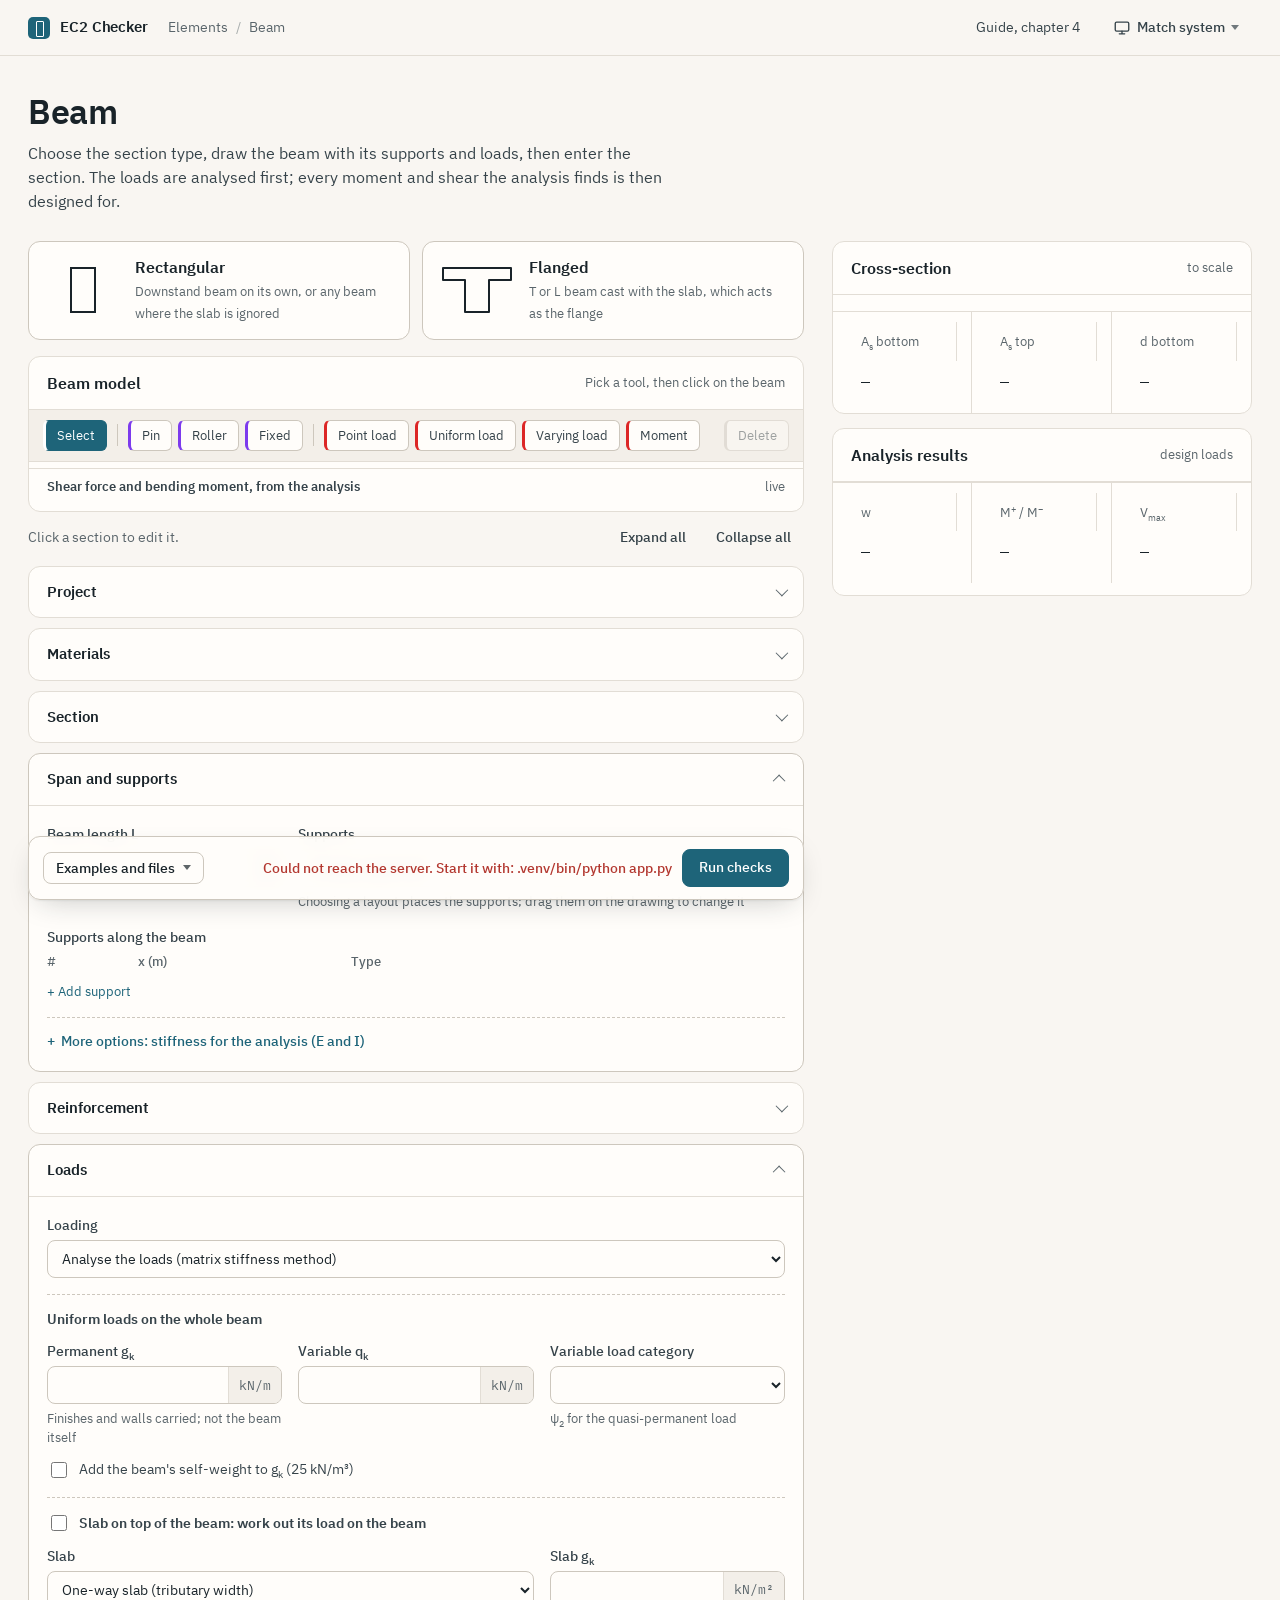
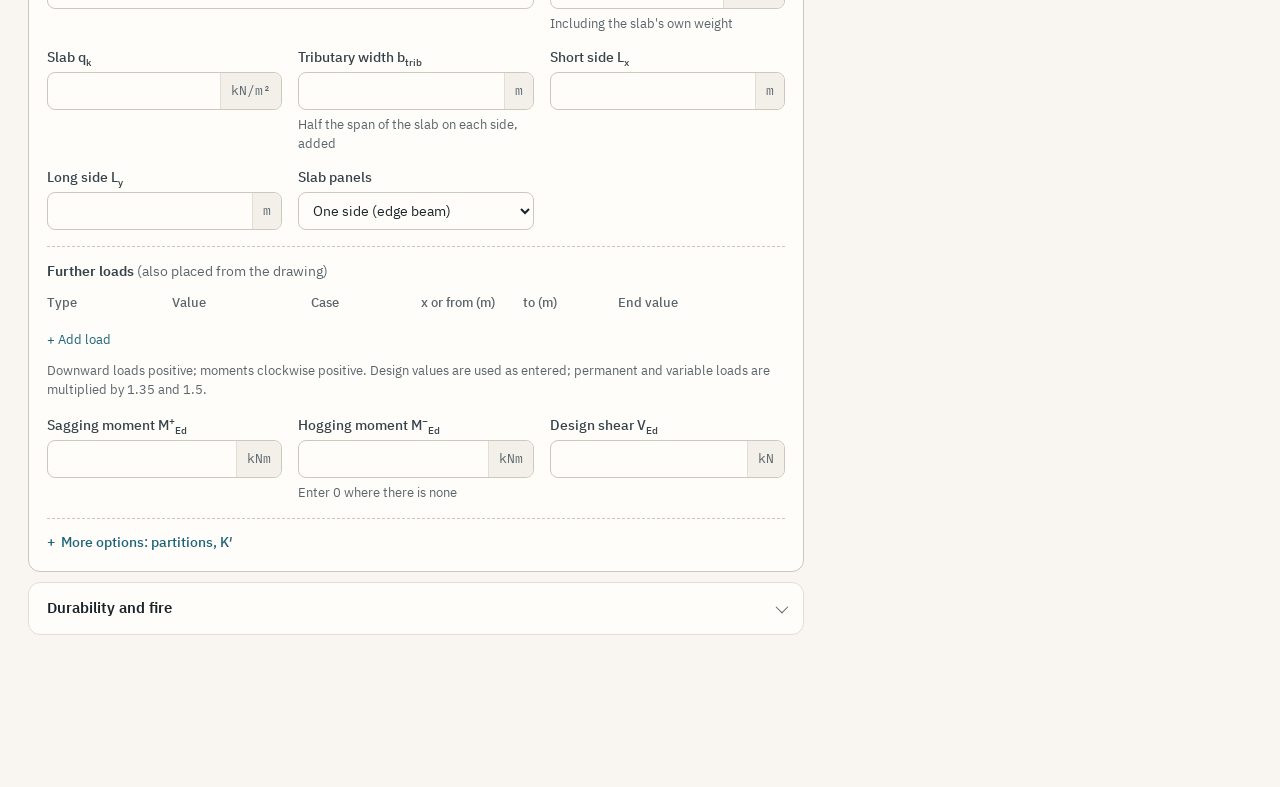
==== static/beam.html @ 2bd11d37 "Keep only client example and failing example in files menu" ====
<!doctype html>
<html lang="en">
<head>
  <meta charset="utf-8">
  <meta name="viewport" content="width=device-width, initial-scale=1">
  <title>Beam · EC2 Checker</title>
  <script>(function(){var p="system";try{p=localStorage.getItem("ec2.theme")||"system"}catch(e){}var d=p==="dark"||(p!=="light"&&window.matchMedia&&matchMedia("(prefers-color-scheme: dark)").matches);document.documentElement.dataset.theme=d?"dark":"light"})();</script>
  <link rel="icon" href="data:image/svg+xml,%3Csvg xmlns='http://www.w3.org/2000/svg' viewBox='0 0 32 32'%3E%3Crect width='32' height='32' rx='7' fill='%231e6479'/%3E%3Crect x='12' y='6' width='8' height='20' fill='none' stroke='%23fff' stroke-width='2'/%3E%3C/svg%3E">
  <link rel="stylesheet" href="/static/css/base.css">
  <link rel="stylesheet" href="/static/css/form.css">
</head>
<body>
  <header class="topbar">
    <a class="brand" href="/"><span class="brand-mark" aria-hidden="true"></span><span class="brand-name">EC2 Checker</span></a>
    <nav class="crumbs" aria-label="Breadcrumb"><a href="/">Elements</a><span class="sep">/</span><span>Beam</span></nav>
    <span class="spacer"></span>
    <a class="link" href="/reference/guide.pdf#page=29" target="_blank" rel="noopener">Guide, chapter 4</a>
    <span id="theme-slot"></span>
  </header>

  <main class="page wide">
    <div class="page-head">
      <h1>Beam</h1>
      <p class="lede">Choose the section type, draw the beam with its supports and loads, then enter the section.
        The loads are analysed first; every moment and shear the analysis finds is then designed for.</p>
    </div>

    <form id="beam-form" class="form-layout" novalidate autocomplete="off">
      <div class="form-main">
        <fieldset class="type-choice" aria-label="Section type">
          <label class="type-card">
            <input type="radio" name="section.shape" value="rectangular">
            <svg viewBox="0 0 76 56" aria-hidden="true"><rect x="26" y="6" width="24" height="44" fill="none" stroke="currentColor" stroke-width="2"/></svg>
            <span><span class="tt">Rectangular</span><br><span class="td">Downstand beam on its own, or any beam where the slab is ignored</span></span>
          </label>
          <label class="type-card">
            <input type="radio" name="section.shape" value="flanged">
            <svg viewBox="0 0 76 56" aria-hidden="true"><path d="M4 6h68v12H50v32H26V18H4z" fill="none" stroke="currentColor" stroke-width="2" stroke-linejoin="round"/></svg>
            <span><span class="tt">Flanged</span><br><span class="td">T or L beam cast with the slab, which acts as the flange</span></span>
          </label>
        </fieldset>

        <section class="panel model-panel" aria-label="Beam model">
          <div class="panel-head"><h3>Beam model</h3><span class="hint" id="canvas-hint">Pick a tool, then click on the beam</span></div>
          <div class="canvas-tools" role="toolbar" aria-label="Drawing tools">
            <button type="button" data-tool="select" aria-pressed="true" title="Select and drag">Select</button>
            <span class="sep" aria-hidden="true"></span>
            <button type="button" data-tool="pin" title="Pinned support">Pin</button>
            <button type="button" data-tool="roller" title="Roller support">Roller</button>
            <button type="button" data-tool="fixed" title="Fixed support">Fixed</button>
            <span class="sep" aria-hidden="true"></span>
            <button type="button" data-tool="point" title="Point load">Point load</button>
            <button type="button" data-tool="udl" title="Uniform load over part of the beam">Uniform load</button>
            <button type="button" data-tool="linear" title="Linearly varying load">Varying load</button>
            <button type="button" data-tool="moment" title="Applied moment">Moment</button>
            <span class="spacer"></span>
            <button type="button" id="canvas-delete" disabled title="Delete the selected item (Delete key)">Delete</button>
          </div>
          <div class="canvas-host" id="beam-canvas" tabindex="0" aria-label="Beam drawing: supports and loads"></div>
          <div class="live-head"><span>Shear force and bending moment, from the analysis</span><span class="hint" id="analysis-hint">live</span></div>
          <div class="live-diagrams" id="preview-analysis"></div>
        </section>

        <div class="form-tools">
          <span>Click a section to edit it.</span>
          <span class="spacer"></span>
          <button type="button" class="btn quiet small" id="expand-all">Expand all</button>
          <button type="button" class="btn quiet small" id="collapse-all">Collapse all</button>
        </div>

        <details class="section" data-section="project">
          <summary><span class="s-title">Project</span><span class="s-sum" data-sum="project"></span><span class="chev" aria-hidden="true"></span></summary>
          <div class="s-body">
            <div class="fields">
              <div class="field"><label for="p-name">Project</label>
                <div class="control"><input id="p-name" name="project.name" type="text" maxlength="120" placeholder="Campus block A"></div></div>
              <div class="field"><label for="p-ref">Element reference</label>
                <div class="control"><input id="p-ref" name="project.ref" type="text" maxlength="40" placeholder="B1 first floor"></div></div>
              <div class="field"><label for="p-eng">Engineer</label>
                <div class="control"><input id="p-eng" name="project.engineer" type="text" maxlength="80"></div></div>
              <div class="field"><label for="p-date">Date</label>
                <div class="control"><input id="p-date" name="project.date" type="date"></div></div>
            </div>
          </div>
        </details>

        <details class="section" data-section="materials">
          <summary><span class="s-title">Materials</span><span class="s-sum" data-sum="materials"></span><span class="chev" aria-hidden="true"></span></summary>
          <div class="s-body">
            <div class="fields">
              <div class="field"><label for="m-concrete">Concrete class</label>
                <div class="control"><select id="m-concrete" name="materials.concrete" data-options="concrete"></select></div>
                <span class="help" id="concrete-help"></span></div>
              <div class="field"><label for="m-fyk">Rebar yield strength f<sub>yk</sub></label>
                <div class="control"><input id="m-fyk" name="materials.fyk" type="number" step="10" min="200" max="700" required><span class="unit">MPa</span></div>
                <span class="help">B500 is 500 MPa. Eurocode 2 covers 400–600.</span></div>
              <div class="field"><label for="m-duct">Ductility class</label>
                <div class="control"><select id="m-duct" name="materials.ductility">
                  <option value="A">A (normal)</option><option value="B">B (high)</option><option value="C">C (very high)</option></select></div></div>
              <div class="field"><label for="m-dg">Largest aggregate d<sub>g</sub></label>
                <div class="control"><input id="m-dg" name="materials.dg" type="number" step="1" min="5" max="63" required><span class="unit">mm</span></div></div>
            </div>
            <details class="more">
              <summary><span>More options: National Annex factors</span></summary>
              <div class="fields">
                <div class="field"><label for="m-gc">γ<sub>c</sub> concrete</label>
                  <div class="control"><input id="m-gc" name="materials.gamma_c" type="number" step="0.05" min="1" max="2"></div></div>
                <div class="field"><label for="m-gs">γ<sub>s</sub> reinforcement</label>
                  <div class="control"><input id="m-gs" name="materials.gamma_s" type="number" step="0.05" min="1" max="1.5"></div></div>
                <div class="field"><label for="m-acc">α<sub>cc</sub></label>
                  <div class="control"><input id="m-acc" name="materials.alpha_cc" type="number" step="0.05" min="0.8" max="1"></div>
                  <span class="help">UK values: 1.5, 1.15, 0.85</span></div>
              </div>
            </details>
          </div>
        </details>

        <details class="section" data-section="geometry">
          <summary><span class="s-title">Section</span><span class="s-sum" data-sum="geometry"></span><span class="chev" aria-hidden="true"></span></summary>
          <div class="s-body">
            <div class="fields">
              <div class="field"><label for="g-b" id="g-b-label">Width b</label>
                <div class="control"><input id="g-b" name="section.b" type="number" step="5" min="100" max="2000" required><span class="unit">mm</span></div></div>
              <div class="field"><label for="g-h">Overall depth h</label>
                <div class="control"><input id="g-h" name="section.h" type="number" step="5" min="150" max="3000" required><span class="unit">mm</span></div></div>
              <div class="field flanged-only"><label for="g-flange">Flange</label>
                <div class="control"><select id="g-flange" name="section.flange">
                  <option value="T">T beam: slab on both sides</option><option value="L">L beam: slab on one side (edge beam)</option></select></div></div>
              <div class="field flanged-only"><label for="g-hf">Flange (slab) thickness h<sub>f</sub></label>
                <div class="control"><input id="g-hf" name="section.hf" type="number" step="5" min="50" max="1000"><span class="unit">mm</span></div></div>
              <div class="field flanged-only"><label for="g-beffm">Effective flange width</label>
                <div class="control"><select id="g-beffm" name="section.beff_method">
                  <option value="calculate">From the beam spacing</option><option value="enter">Enter beff</option></select></div></div>
              <div class="field flanged-only beff-enter"><label for="g-beff">b<sub>eff</sub></label>
                <div class="control"><input id="g-beff" name="section.beff" type="number" step="10" min="100" max="20000"><span class="unit">mm</span></div></div>
              <div class="field flanged-only beff-calc"><label for="g-b1">b<sub>1</sub>, half the gap to the next web</label>
                <div class="control"><input id="g-b1" name="section.b1" type="number" step="10" min="0" max="20000"><span class="unit">mm</span></div></div>
              <div class="field flanged-only beff-calc t-only"><label for="g-b2">b<sub>2</sub>, other side</label>
                <div class="control"><input id="g-b2" name="section.b2" type="number" step="10" min="0" max="20000"><span class="unit">mm</span></div></div>
            </div>
          </div>
        </details>

        <details class="section" data-section="span" open>
          <summary><span class="s-title">Span and supports</span><span class="s-sum" data-sum="span"></span><span class="chev" aria-hidden="true"></span></summary>
          <div class="s-body">
            <div class="fields">
              <div class="field"><label for="g-l">Beam length L</label>
                <div class="control"><input id="g-l" name="span.l" type="number" step="0.1" min="0.5" max="60" required><span class="unit">m</span></div></div>
              <div class="field" style="grid-column: span 2"><label for="g-preset">Supports</label>
                <div class="control"><select id="g-preset" name="span.preset">
                  <option value="simple">Simply supported</option>
                  <option value="cantilever">Cantilever, fixed at the left</option>
                  <option value="propped">Propped cantilever (fixed and roller)</option>
                  <option value="fixed">Fixed at both ends</option>
                  <option value="two">Two equal spans</option>
                  <option value="three">Three equal spans</option>
                  <option value="custom">As drawn (custom)</option></select></div>
                <span class="help">Choosing a layout places the supports; drag them on the drawing to change it</span></div>
            </div>
            <div class="field"><span class="label">Supports along the beam</span>
              <span data-path="span.supports" hidden></span>
              <table class="grid-table" id="supports-table">
                <thead><tr><th>#</th><th>x (m)</th><th>Type</th><th></th></tr></thead>
                <tbody></tbody>
              </table>
              <button type="button" class="inline-link" id="add-support">+ Add support</button></div>
            <details class="more" id="stiffness-more">
              <summary><span>More options: stiffness for the analysis (E and I)</span></summary>
              <div class="fields">
                <div class="field"><label for="s-em">Elastic modulus</label>
                  <div class="control"><select id="s-em" name="stiffness.E_method">
                    <option value="concrete">Ecm of the concrete class</option><option value="enter">Enter E</option></select></div>
                  <span class="help" id="e-help"></span></div>
                <div class="field e-enter"><label for="s-e">E</label>
                  <div class="control"><input id="s-e" name="stiffness.E" type="number" step="1" min="1" max="300"><span class="unit">GPa</span></div></div>
                <div class="field"><label for="s-im">Second moment of area</label>
                  <div class="control"><select id="s-im" name="stiffness.I_method">
                    <option value="section">Gross section, uniform</option><option value="enter">Enter I along the beam</option></select></div>
                  <span class="help" id="i-help"></span></div>
              </div>
              <div class="field i-enter"><span class="label">I along the beam</span>
                <span data-path="stiffness.segments" hidden></span>
                <table class="grid-table" id="segments-table">
                  <thead><tr><th>From x (m)</th><th>To x (m)</th><th>I (×10⁶ mm⁴)</th><th></th></tr></thead>
                  <tbody></tbody>
                </table>
                <button type="button" class="inline-link" id="add-segment">+ Add part</button></div>
            </details>
          </div>
        </details>

        <details class="section" data-section="reinforcement">
          <summary><span class="s-title">Reinforcement</span><span class="s-sum" data-sum="reinforcement"></span><span class="chev" aria-hidden="true"></span></summary>
          <div class="s-body">
            <div class="fields">
              <div class="field"><label for="r-bn">Bottom bars</label>
                <div class="control"><input id="r-bn" name="reinforcement.bottom_n" type="number" step="1" min="2" max="20" required aria-label="Number of bottom bars">
                  <select name="reinforcement.bottom_dia" data-options="bars" aria-label="Bottom bar size"></select></div>
                <span class="help">Tension steel for sagging</span></div>
              <div class="field"><label for="r-tn">Top bars</label>
                <div class="control"><input id="r-tn" name="reinforcement.top_n" type="number" step="1" min="2" max="20" required aria-label="Number of top bars">
                  <select name="reinforcement.top_dia" data-options="bars" aria-label="Top bar size"></select></div>
                <span class="help">Tension steel for hogging</span></div>
              <div class="field"><label for="r-link">Links</label>
                <div class="control"><select id="r-link" name="reinforcement.link_dia" data-options="links"></select>
                  <select name="reinforcement.legs" aria-label="Number of legs">
                    <option value="2">2 legs</option><option value="3">3 legs</option><option value="4">4 legs</option>
                    <option value="5">5 legs</option><option value="6">6 legs</option></select></div>
                <span class="help">Spacing is calculated from the shear</span></div>
              <div class="field"><label for="r-cover">Nominal cover c<sub>nom</sub></label>
                <div class="control"><input id="r-cover" name="reinforcement.cover" type="number" step="5" min="0" max="150" required><span class="unit">mm</span></div>
                <span class="help">To the links</span></div>
            </div>
            <details class="more">
              <summary><span>More options: layers, Δc<sub>dev</sub></span></summary>
              <div class="fields">
                <div class="field"><label for="r-bl">Bottom bars in</label>
                  <div class="control"><select id="r-bl" name="reinforcement.bottom_layers">
                    <option value="1">One layer</option><option value="2">Two layers</option></select></div></div>
                <div class="field"><label for="r-tl">Top bars in</label>
                  <div class="control"><select id="r-tl" name="reinforcement.top_layers">
                    <option value="1">One layer</option><option value="2">Two layers</option></select></div></div>
                <div class="field"><label for="r-dc">Allowance Δc<sub>dev</sub></label>
                  <div class="control"><select id="r-dc" name="reinforcement.delta_c_dev">
                    <option value="10">10 mm (normal)</option><option value="5">5 mm (with QA)</option><option value="0">0 mm (precast QA)</option></select></div></div>
              </div>
            </details>
          </div>
        </details>

        <details class="section" data-section="actions" open>
          <summary><span class="s-title">Loads</span><span class="s-sum" data-sum="actions"></span><span class="chev" aria-hidden="true"></span></summary>
          <div class="s-body">
            <div class="fields">
              <div class="field" style="grid-column: 1 / -1"><label for="a-mode">Loading</label>
                <div class="control"><select id="a-mode" name="actions.mode">
                  <option value="analysis">Analyse the loads (matrix stiffness method)</option>
                  <option value="direct">MEd and VEd from my own analysis</option></select></div></div>
            </div>

            <div class="analysis-only s-group">
              <div class="group-title">Uniform loads on the whole beam</div>
              <div class="fields">
                <div class="field"><label for="a-gk">Permanent g<sub>k</sub></label>
                  <div class="control"><input id="a-gk" name="actions.gk" type="number" step="0.5" min="0" max="10000"><span class="unit">kN/m</span></div>
                  <span class="help">Finishes and walls carried; not the beam itself</span></div>
                <div class="field"><label for="a-qk">Variable q<sub>k</sub></label>
                  <div class="control"><input id="a-qk" name="actions.qk" type="number" step="0.5" min="0" max="10000"><span class="unit">kN/m</span></div></div>
                <div class="field"><label for="a-cat">Variable load category</label>
                  <div class="control"><select id="a-cat" name="actions.category" data-options="psi"></select></div>
                  <span class="help">ψ<sub>2</sub> for the quasi-permanent load</span></div>
              </div>
              <label class="check"><input type="checkbox" name="actions.self_weight"> <span>Add the beam's self-weight to g<sub>k</sub> (25 kN/m³)</span></label>
            </div>

            <div class="analysis-only s-group">
              <label class="check group-title"><input type="checkbox" name="actions.slab.on" id="a-slab"> <span>Slab on top of the beam: work out its load on the beam</span></label>
              <div class="slab-only">
                <div class="fields">
                  <div class="field" style="grid-column: span 2"><label for="sl-type">Slab</label>
                    <div class="control"><select id="sl-type" name="actions.slab.type">
                      <option value="one_way">One-way slab (tributary width)</option>
                      <option value="two_way_long">Two-way slab, beam along the long side Ly</option>
                      <option value="two_way_short">Two-way slab, beam along the short side Lx</option></select></div></div>
                  <div class="field"><label for="sl-gk">Slab g<sub>k</sub></label>
                    <div class="control"><input id="sl-gk" name="actions.slab.gk" type="number" step="0.25" min="0" max="100"><span class="unit">kN/m²</span></div>
                    <span class="help">Including the slab's own weight</span></div>
                  <div class="field"><label for="sl-qk">Slab q<sub>k</sub></label>
                    <div class="control"><input id="sl-qk" name="actions.slab.qk" type="number" step="0.25" min="0" max="100"><span class="unit">kN/m²</span></div></div>
                  <div class="field one-way"><label for="sl-trib">Tributary width b<sub>trib</sub></label>
                    <div class="control"><input id="sl-trib" name="actions.slab.trib" type="number" step="0.1" min="0.1" max="50"><span class="unit">m</span></div>
                    <span class="help">Half the span of the slab on each side, added</span></div>
                  <div class="field two-way"><label for="sl-lx">Short side L<sub>x</sub></label>
                    <div class="control"><input id="sl-lx" name="actions.slab.lx" type="number" step="0.1" min="0.5" max="50"><span class="unit">m</span></div></div>
                  <div class="field two-way"><label for="sl-ly">Long side L<sub>y</sub></label>
                    <div class="control"><input id="sl-ly" name="actions.slab.ly" type="number" step="0.1" min="0.5" max="50"><span class="unit">m</span></div></div>
                  <div class="field two-way"><label for="sl-sides">Slab panels</label>
                    <div class="control"><select id="sl-sides" name="actions.slab.sides">
                      <option value="1">One side (edge beam)</option><option value="2">Both sides (internal beam)</option></select></div></div>
                </div>
                <p class="formula" id="slab-formula"></p>
              </div>
            </div>

            <div class="analysis-only s-group">
              <div class="group-title">Further loads <span class="muted">(also placed from the drawing)</span></div>
              <span data-path="actions.loads" hidden></span>
              <div class="table-scroll">
                <table class="grid-table" id="loads-table">
                  <thead><tr><th>Type</th><th>Value</th><th>Case</th><th>x or from (m)</th><th>to (m)</th><th>End value</th><th></th></tr></thead>
                  <tbody></tbody>
                </table>
              </div>
              <button type="button" class="inline-link" id="add-load">+ Add load</button>
              <p class="help-line">Downward loads positive; moments clockwise positive. Design values are used as entered; permanent and variable loads are multiplied by 1.35 and 1.5.</p>
            </div>

            <div class="fields direct-only">
              <div class="field"><label for="a-ms">Sagging moment M<sup>+</sup><sub>Ed</sub></label>
                <div class="control"><input id="a-ms" name="actions.M_sag" type="number" step="1" min="0" max="1000000"><span class="unit">kNm</span></div></div>
              <div class="field"><label for="a-mh">Hogging moment M<sup>−</sup><sub>Ed</sub></label>
                <div class="control"><input id="a-mh" name="actions.M_hog" type="number" step="1" min="0" max="1000000"><span class="unit">kNm</span></div>
                <span class="help">Enter 0 where there is none</span></div>
              <div class="field"><label for="a-ved">Design shear V<sub>Ed</sub></label>
                <div class="control"><input id="a-ved" name="actions.VEd" type="number" step="1" min="0" max="1000000"><span class="unit">kN</span></div></div>
            </div>

            <details class="more">
              <summary><span>More options: partitions, K′</span></summary>
              <label class="check"><input type="checkbox" name="actions.partitions"> <span>The beam carries brittle partitions (spans over 7 m reduce l/d)</span></label>
              <label class="check"><input type="checkbox" name="actions.kprime_limit"> <span>Limit K′ to 0.168 to keep the section ductile (UK practice)</span></label>
            </details>
          </div>
        </details>

        <details class="section" data-section="durability">
          <summary><span class="s-title">Durability and fire</span><span class="s-sum" data-sum="durability"></span><span class="chev" aria-hidden="true"></span></summary>
          <div class="s-body">
            <div class="fields">
              <div class="field" style="grid-column: span 2"><label for="d-exp">Exposure</label>
                <div class="control"><select id="d-exp" name="durability.exposure" data-options="exposure"></select></div>
                <span class="help" id="exposure-help"></span></div>
              <div class="field"><label for="d-cem">Cement type</label>
                <div class="control"><select id="d-cem" name="durability.cement_group"></select></div></div>
              <div class="field"><label for="d-fire">Fire resistance</label>
                <div class="control"><select id="d-fire" name="durability.fire_period" data-options="fire"></select></div>
                <span class="help">Beam exposed to fire on three sides</span></div>
            </div>
          </div>
        </details>

        <div class="form-bar">
          <button type="button" class="btn small" id="files-button" popovertarget="files-menu">Examples and files <span class="caret"></span></button>
          <span class="spacer"></span>
          <span class="form-message" id="form-message" role="alert"></span>
          <button type="submit" class="btn primary">Run checks</button>
        </div>
      </div>

      <aside class="preview" aria-label="Live drawings">
        <section class="panel">
          <div class="panel-head"><h3>Cross-section</h3><span class="hint">to scale</span></div>
          <div class="panel-body" id="preview-section"></div>
          <div class="stats">
            <div><div class="k">A<sub>s</sub> bottom</div><div class="v" id="st-asb">—</div></div>
            <div><div class="k">A<sub>s</sub> top</div><div class="v" id="st-ast">—</div></div>
            <div><div class="k">d bottom</div><div class="v" id="st-d">—</div></div>
          </div>
        </section>
        <section class="panel">
          <div class="panel-head"><h3>Analysis results</h3><span class="hint">design loads</span></div>
          <div class="stats" id="analysis-stats">
            <div><div class="k">w</div><div class="v" id="st-w">—</div></div>
            <div><div class="k">M<sup>+</sup> / M<sup>−</sup></div><div class="v" id="st-m">—</div></div>
            <div><div class="k">V<sub>max</sub></div><div class="v" id="st-v">—</div></div>
          </div>
          <div class="reactions" id="analysis-reactions"></div>
        </section>
      </aside>
    </form>
  </main>

  <div id="files-menu" class="menu" popover role="menu">
    <button type="button" role="menuitem" data-example="analysis">Client's example (correct)<span class="sub">20 m beam, fixed and two rollers. All checks pass</span></button>
    <button type="button" role="menuitem" data-example="wrong">Client's example with mistakes<span class="sub">Same loads, 300 × 500 section. 6 checks fail</span></button>
    <hr>
    <button type="button" role="menuitem" id="import">Open inputs file (JSON)…</button>
    <button type="button" role="menuitem" id="reset">Reset to the client's example</button>
  </div>
  <input type="file" id="import-file" accept="application/json,.json" hidden>

  <script type="module" src="/static/js/beam-form.js"></script>
</body>
</html>
---- static/css/base.css ----
/* EC2 Checker: Stone & Petrol theme. Tokens, light/dark modes and shared components. */

@font-face { font-family: "IBM Plex Sans"; src: url("../fonts/plex/IBMPlexSans-Regular.woff2") format("woff2"); font-weight: 400; font-display: swap; }
@font-face { font-family: "IBM Plex Sans"; src: url("../fonts/plex/IBMPlexSans-Medium.woff2") format("woff2"); font-weight: 500; font-display: swap; }
@font-face { font-family: "IBM Plex Sans"; src: url("../fonts/plex/IBMPlexSans-SemiBold.woff2") format("woff2"); font-weight: 600; font-display: swap; }
@font-face { font-family: "IBM Plex Sans"; src: url("../fonts/plex/IBMPlexSans-Bold.woff2") format("woff2"); font-weight: 700; font-display: swap; }
@font-face { font-family: "IBM Plex Mono"; src: url("../fonts/plex/IBMPlexMono-Regular.woff2") format("woff2"); font-weight: 400; font-display: swap; }
@font-face { font-family: "IBM Plex Mono"; src: url("../fonts/plex/IBMPlexMono-Medium.woff2") format("woff2"); font-weight: 500; font-display: swap; }
/* DejaVu covers any symbol Plex lacks (glyph-by-glyph fallback) */
@font-face { font-family: "EC2 Symbols"; src: url("../fonts/DejaVuSans.ttf") format("truetype"); }

:root {
  color-scheme: light;
  --bg: #f9f6f2;
  --surface: #fffdfa;
  --surface-2: #f3efe9;
  --surface-3: #ebe6de;
  --line: #e2ddd5;
  --line-strong: #cdc7bd;
  --text: #192329;
  --text-2: #36434a;
  --muted: #5a656b;
  --accent: #1e6479;
  --accent-hover: #174f60;
  --accent-soft: #e2eef1;
  --on-accent: #ffffff;
  --pass: #2b7440;
  --pass-soft: #e4efe6;
  --fail: #b33830;
  --fail-soft: #f8e5e2;
  --warn: #8f5d0a;
  --warn-soft: #f6ecd9;
  --info: #48658b;
  --info-soft: #e6ecf3;
  --na: #767d82;
  --na-soft: #ece9e4;
  --draw-ink: #192329;
  --draw-muted: #6a747a;
  --draw-accent: #1e6479;
  --draw-rule: #e2ddd5;
  --draw-concrete: #ece6db;
  --draw-grain: #c8bfae;
  --draw-steel: #192329;
  --draw-load: #DC2626;
  --draw-sfd: #2563EB;
  --draw-bmd: #059669;
  --draw-react: #7C3AED;
  --draw-defl: #D97706;
  --draw-node: #EA580C;
  --draw-elem: #0D9488;
  --draw-dof: #4F46E5;
  --shadow-1: 0 1px 2px rgb(25 35 41 / 0.06);
  --shadow-2: 0 1px 2px rgb(25 35 41 / 0.06), 0 10px 30px -12px rgb(25 35 41 / 0.28);
  --ring: 0 0 0 3px rgb(30 100 121 / 0.28);
  --font-ui: "IBM Plex Sans", "EC2 Symbols", system-ui, sans-serif;
  --font-mono: "IBM Plex Mono", "EC2 Symbols", ui-monospace, monospace;
  --radius: 8px;
  --radius-lg: 12px;
}

:root[data-theme="dark"] {
  color-scheme: dark;
  --bg: #141b1e;
  --surface: #1c2427;
  --surface-2: #222b2f;
  --surface-3: #2a3438;
  --line: #2f383c;
  --line-strong: #414b50;
  --text: #eae7e2;
  --text-2: #cdd1d3;
  --muted: #9ea6ab;
  --accent: #70b8c6;
  --accent-hover: #8ccad6;
  --accent-soft: #1e353b;
  --on-accent: #0f1518;
  --pass: #73c385;
  --pass-soft: #1d3324;
  --fail: #ec7c6f;
  --fail-soft: #3b2321;
  --warn: #e3b667;
  --warn-soft: #382e1c;
  --info: #90b1da;
  --info-soft: #223040;
  --na: #8d969b;
  --na-soft: #283034;
  --draw-ink: #e2dfda;
  --draw-muted: #98a1a6;
  --draw-accent: #70b8c6;
  --draw-rule: #333c40;
  --draw-concrete: #2b3337;
  --draw-grain: #4a5457;
  --draw-steel: #eae7e2;
  --draw-load: #F87171;
  --draw-sfd: #60A5FA;
  --draw-bmd: #34D399;
  --draw-react: #A78BFA;
  --draw-defl: #FBBF24;
  --draw-node: #FB923C;
  --draw-elem: #2DD4BF;
  --draw-dof: #818CF8;
  --shadow-1: 0 1px 2px rgb(0 0 0 / 0.35);
  --shadow-2: 0 1px 2px rgb(0 0 0 / 0.4), 0 12px 32px -12px rgb(0 0 0 / 0.6);
  --ring: 0 0 0 3px rgb(112 184 198 / 0.35);
}

* { box-sizing: border-box; }
[hidden] { display: none !important; }
html { -webkit-text-size-adjust: 100%; }
body {
  margin: 0;
  font-family: var(--font-ui);
  font-size: 15px;
  line-height: 1.5;
  color: var(--text);
  background: var(--bg);
  -webkit-font-smoothing: antialiased;
}
:root[data-theme="dark"] body { font-weight: 350; }
a { color: var(--accent); text-underline-offset: 2px; }
a:hover { color: var(--accent-hover); }
sub, sup { font-size: 72%; line-height: 0; }
.num, .mono { font-family: var(--font-mono); font-variant-numeric: tabular-nums; }
.muted { color: var(--muted); }
:focus-visible { outline: none; box-shadow: var(--ring); border-radius: 4px; }

/* ------------------------------------------------------------ top bar */
.topbar {
  position: sticky; top: 0; z-index: 30;
  display: flex; align-items: center; gap: 20px;
  height: 56px; padding: 0 28px;
  background: color-mix(in srgb, var(--bg) 88%, transparent);
  backdrop-filter: blur(8px);
  border-bottom: 1px solid var(--line);
}
.brand { display: flex; align-items: center; gap: 10px; color: var(--text); text-decoration: none; font-weight: 600; }
.brand:hover { color: var(--text); }
.brand-mark { width: 22px; height: 22px; border-radius: 5px; background: var(--accent); position: relative; }
.brand-mark::after { content: ""; position: absolute; left: 8px; top: 4px; width: 6px; height: 14px; border: 1.5px solid var(--on-accent); border-radius: 1px; }
.brand-name { font-size: 15px; letter-spacing: -0.1px; }
.crumbs { display: flex; gap: 8px; align-items: center; font-size: 14px; color: var(--muted); }
.crumbs a { color: var(--muted); text-decoration: none; }
.crumbs a:hover { color: var(--text); }
.crumbs .sep { opacity: .5; }
.topbar .spacer { flex: 1; }
.topbar .link { color: var(--text-2); font-size: 14px; text-decoration: none; }
.topbar .link:hover { color: var(--accent); }

.page { max-width: 1180px; margin: 0 auto; padding: 36px 28px 72px; }
.page-head { margin-bottom: 28px; }
.context { color: var(--muted); font-size: 14px; margin: 0 0 6px; }
h1 { font-size: clamp(26px, 3.2vw, 34px); line-height: 1.15; font-weight: 600; letter-spacing: -0.4px; margin: 0 0 10px; }
h2 { font-size: 20px; font-weight: 600; letter-spacing: -0.2px; margin: 40px 0 14px; }
h3 { font-size: 16px; font-weight: 600; margin: 0; }
.lede { color: var(--text-2); max-width: 64ch; margin: 0; font-size: 16px; }

/* ------------------------------------------------------------ panels */
.panel { background: var(--surface); border: 1px solid var(--line); border-radius: var(--radius-lg); }
.panel-head { display: flex; align-items: center; gap: 12px; padding: 14px 18px; border-bottom: 1px solid var(--line); }
.panel-head .hint { margin-left: auto; color: var(--muted); font-size: 13px; }
.panel-body { padding: 18px; }

/* ------------------------------------------------------------ buttons */
.btn {
  display: inline-flex; align-items: center; justify-content: center; gap: 8px;
  height: 38px; padding: 0 16px; border-radius: var(--radius);
  border: 1px solid var(--line-strong); background: var(--surface); color: var(--text);
  font: inherit; font-size: 14px; font-weight: 500; cursor: pointer; text-decoration: none; white-space: nowrap;
}
.btn:hover { border-color: var(--muted); color: var(--text); }
.btn.primary { background: var(--accent); border-color: var(--accent); color: var(--on-accent); }
.btn.primary:hover { background: var(--accent-hover); border-color: var(--accent-hover); }
.btn.quiet { border-color: transparent; background: transparent; color: var(--text-2); }
.btn.quiet:hover { background: var(--surface-2); }
.btn.small { height: 32px; padding: 0 12px; font-size: 13.5px; }
.btn:disabled { opacity: .5; cursor: default; }
.btn .caret { width: 0; height: 0; border-left: 4px solid transparent; border-right: 4px solid transparent; border-top: 5px solid currentColor; opacity: .7; }
.actions { display: flex; flex-wrap: wrap; gap: 10px; align-items: center; }

/* ------------------------------------------------------------ menus and pop-overs */
[popover].menu, [popover].pop {
  margin: 0; inset: auto; position: fixed;
  background: var(--surface); color: var(--text);
  border: 1px solid var(--line-strong); border-radius: var(--radius);
  box-shadow: var(--shadow-2); padding: 6px;
}
[popover].menu { min-width: 220px; }
[popover].pop { width: min(420px, calc(100vw - 24px)); padding: 16px; }
.menu button, .menu a {
  display: flex; width: 100%; align-items: center; gap: 10px; padding: 8px 10px;
  border: 0; border-radius: 6px; background: none; color: var(--text); font: inherit; font-size: 14px;
  text-align: left; text-decoration: none; cursor: pointer;
}
.menu button:hover, .menu a:hover { background: var(--surface-2); color: var(--text); }
.menu button:has(.sub) { flex-wrap: wrap; row-gap: 0; }
.menu .sub { flex-basis: 100%; color: var(--muted); font-size: 12.5px; }
.menu hr { border: 0; border-top: 1px solid var(--line); margin: 6px 4px; }
.menu button[aria-checked="true"]::after { content: "✓"; margin-left: auto; color: var(--accent); }
.theme-button { gap: 6px; }
.theme-button svg { flex: none; }
.pop h4 { margin: 0 0 4px; font-size: 15px; font-weight: 600; }
.pop p { margin: 0 0 12px; color: var(--muted); font-size: 13px; }

/* ------------------------------------------------------------ status */
.status { display: inline-flex; align-items: center; gap: 6px; font-size: 13px; font-weight: 500; white-space: nowrap; }
.status::before { content: ""; width: 8px; height: 8px; border-radius: 50%; background: currentColor; flex: none; }
.status.pass { color: var(--pass); }
.status.fail { color: var(--fail); }
.status.warn { color: var(--warn); }
.status.info { color: var(--info); }
.status.na { color: var(--na); }

.meter { display: flex; align-items: center; gap: 10px; }
.meter .track { position: relative; flex: 1; height: 6px; border-radius: 3px; background: var(--surface-3); overflow: hidden; }
.meter .track span { position: absolute; inset: 0 auto 0 0; border-radius: 3px; background: var(--pass); }
.meter .track span.warn { background: var(--warn); }
.meter .track span.fail { background: var(--fail); }
.meter .val { font-family: var(--font-mono); font-size: 13px; min-width: 40px; text-align: right; }

.notice { margin-top: 36px; color: var(--muted); font-size: 13px; max-width: 72ch; }
.empty { padding: 48px 0; color: var(--muted); }

/* ------------------------------------------------------------ drawings */
svg text { font-family: var(--font-ui); }
svg .num { font-family: var(--font-mono); }
svg .part { transition: stroke .2s, fill .2s; }
svg .part.is-fail { stroke: var(--fail) !important; }
svg .bars.is-fail circle { fill: var(--fail) !important; }
svg .part.is-hl { filter: drop-shadow(0 0 4px var(--accent)); }

@media (max-width: 720px) {
  .topbar { padding: 0 16px; gap: 12px; }
  .crumbs, .topbar .link, .theme-label { display: none; }
  .page { padding: 24px 16px 56px; }
}
@media (prefers-reduced-motion: reduce) {
  *, *::before, *::after { animation: none !important; transition: none !important; }
}
@media print {
  .topbar, .no-print { display: none !important; }
  body { background: #fff; }
}

/* figures drawn from the server's figure descriptions */
.fig-spec .fig-text { font-family: var(--font-ui); font-variant-numeric: tabular-nums; }
---- static/css/form.css ----
/* Column input page */

.page.wide { max-width: 1280px; }
.form-layout { display: grid; grid-template-columns: minmax(0, 1fr) 420px; gap: 28px; align-items: start; }
.form-main { display: grid; gap: 10px; min-width: 0; }
.form-tools { display: flex; align-items: center; gap: 4px; margin-bottom: 2px; color: var(--muted); font-size: 13.5px; }
.form-tools .spacer { flex: 1; }

/* collapsible sections */
.section { background: var(--surface); border: 1px solid var(--line); border-radius: var(--radius-lg); }
.section[open] { border-color: var(--line-strong); }
.section > summary {
  display: grid; grid-template-columns: 150px minmax(0, 1fr) auto; gap: 16px; align-items: center;
  padding: 14px 18px; cursor: pointer; list-style: none; border-radius: var(--radius-lg);
}
.section > summary::-webkit-details-marker { display: none; }
.section > summary:hover { background: var(--surface-2); }
.section[open] > summary { border-bottom: 1px solid var(--line); border-radius: var(--radius-lg) var(--radius-lg) 0 0; }
.s-title { font-weight: 600; }
.s-sum { color: var(--muted); font-size: 14px; font-family: var(--font-mono); white-space: nowrap; overflow: hidden; text-overflow: ellipsis; }
.section[open] .s-sum { visibility: hidden; }
.chev { width: 9px; height: 9px; border-right: 1.6px solid var(--muted); border-bottom: 1.6px solid var(--muted); transform: rotate(45deg) translateY(-2px); transition: transform .15s; }
.section[open] .chev { transform: rotate(-135deg) translateY(-2px); }
.section .bad { color: var(--fail); font-family: var(--font-ui); }
.s-body { padding: 18px; display: grid; gap: 16px; }

.fields { display: grid; grid-template-columns: repeat(auto-fill, minmax(190px, 1fr)); gap: 14px 16px; }
.field { display: flex; flex-direction: column; gap: 5px; min-width: 0; }
.field > label, .field > .label { font-size: 13.5px; font-weight: 500; color: var(--text-2); }
.field .help { font-size: 12.5px; color: var(--muted); }
.field .error { font-size: 12.5px; color: var(--fail); font-weight: 500; }
.field .inline-link { align-self: flex-start; border: 0; background: none; padding: 0; color: var(--accent); font: inherit; font-size: 13px; cursor: pointer; }
.field .inline-link:hover { text-decoration: underline; }

.control { display: flex; align-items: stretch; height: 38px; border: 1px solid var(--line-strong); border-radius: var(--radius); background: var(--surface); overflow: hidden; }
.control:focus-within { border-color: var(--accent); box-shadow: var(--ring); }
.control.invalid { border-color: var(--fail); }
.control input, .control select {
  flex: 1; min-width: 0; border: 0; outline: 0; padding: 0 10px; font: inherit; font-size: 14px; color: var(--text); background: transparent;
}
.control input { font-family: var(--font-mono); }
.control select { cursor: pointer; }
.control select option { background: var(--surface); color: var(--text); }
.control .unit { display: grid; place-items: center; padding: 0 10px; color: var(--muted); background: var(--surface-2); border-left: 1px solid var(--line); font-size: 13px; font-family: var(--font-mono); white-space: nowrap; }
.control select + input { border-left: 1px solid var(--line); max-width: 84px; }
.computed { display: flex; align-items: center; min-height: 38px; padding: 0 12px; border-radius: var(--radius);
  background: var(--accent-soft); color: var(--text); font-family: var(--font-mono); font-size: 14px; }
.check { display: flex; align-items: center; gap: 9px; font-size: 14px; color: var(--text-2); }
.check input { width: 16px; height: 16px; accent-color: var(--accent); }

details.more { border-top: 1px dashed var(--line-strong); padding-top: 12px; }
details.more > summary { cursor: pointer; color: var(--accent); font-size: 14px; font-weight: 500; list-style: none; display: inline-flex; gap: 6px; align-items: center; }
details.more > summary::-webkit-details-marker { display: none; }
details.more > summary::before { content: "+"; font-family: var(--font-mono); }
details.more[open] > summary::before { content: "−"; }
details.more > .fields { margin-top: 14px; }

.axis-block { display: grid; gap: 12px; padding-top: 4px; }
.axis-block + .axis-block { border-top: 1px dashed var(--line-strong); padding-top: 16px; }
.axis-name { font-size: 13.5px; font-weight: 600; color: var(--text-2); }

.moments { width: 100%; border-collapse: collapse; }
.moments th { text-align: left; font-size: 13px; font-weight: 500; color: var(--muted); padding: 0 8px 6px 0; }
.moments td { padding: 4px 8px 4px 0; }
.moments td:first-child { font-family: var(--font-mono); font-size: 14px; white-space: nowrap; width: 48px; }

.form-bar {
  position: sticky; bottom: 0; z-index: 5; margin-top: 6px;
  display: flex; flex-wrap: wrap; gap: 10px; align-items: center; padding: 12px 14px;
  background: color-mix(in srgb, var(--surface) 92%, transparent); backdrop-filter: blur(8px);
  border: 1px solid var(--line-strong); border-radius: var(--radius-lg); box-shadow: var(--shadow-2);
}
.form-bar .spacer { flex: 1; }
.form-message { font-size: 13.5px; color: var(--fail); font-weight: 500; }

/* preview */
.preview { position: sticky; top: 76px; display: grid; gap: 14px; }
.preview .panel-body { padding: 8px; }
.preview svg { width: 100%; height: auto; display: block; }
.stats { display: grid; grid-template-columns: repeat(3, 1fr); border-top: 1px solid var(--line); }
.stats div { padding: 10px 14px; border-right: 1px solid var(--line); }
.stats div:last-child { border-right: 0; }
.stats .k { font-size: 12.5px; color: var(--muted); }
.stats .v { font-family: var(--font-mono); font-size: 14.5px; font-weight: 500; }
.switch { display: inline-flex; margin-left: auto; padding: 2px; border-radius: 7px; background: var(--surface-2); border: 1px solid var(--line); }
.switch button { border: 0; background: none; color: var(--muted); font: inherit; font-size: 13px; padding: 3px 10px; border-radius: 5px; cursor: pointer; }
.switch button[aria-pressed="true"] { background: var(--surface); color: var(--text); box-shadow: var(--shadow-1); }

/* helper pop-overs */
.pop .fields { grid-template-columns: 1fr 1fr; gap: 12px; }
.pop .actions { margin-top: 14px; }
.pop .out { margin-top: 12px; font-family: var(--font-mono); font-size: 12.5px; color: var(--text-2); white-space: pre-wrap; background: var(--surface-2); border-radius: 6px; padding: 8px 10px; }
.pop .out:empty { display: none; }

@media (max-width: 1080px) {
  .form-layout { grid-template-columns: 1fr; }
  .preview { position: static; grid-template-columns: 1fr 1fr; }
}
@media (max-width: 720px) {
  .section > summary { grid-template-columns: minmax(0, 1fr) auto; }
  .s-sum { grid-column: 1 / 2; grid-row: 2; }
  .section[open] .s-sum { display: none; }
  .preview { grid-template-columns: 1fr; }
  .pop .fields { grid-template-columns: 1fr; }
}

/* first choice on the beam page: section type cards */
.type-choice { display: grid; grid-template-columns: repeat(2, minmax(0, 1fr)); gap: 12px; border: 0; padding: 0; margin: 0 0 6px; min-width: 0; }
.type-card { position: relative; display: grid; grid-template-columns: 76px minmax(0, 1fr); gap: 14px; align-items: center;
  padding: 14px 16px; border: 1.5px solid var(--line-strong); border-radius: var(--radius-lg); background: var(--surface);
  cursor: pointer; }
.type-card:hover { border-color: var(--muted); }
.type-card:has(input:checked) { border-color: var(--accent); background: var(--accent-soft); }
.type-card:has(input:focus-visible) { box-shadow: var(--ring); }
.type-card input { position: absolute; opacity: 0; pointer-events: none; }
.type-card svg { width: 76px; height: 56px; }
.type-card .tt { font-weight: 600; font-size: 15.5px; }
.type-card .td { color: var(--muted); font-size: 13px; }
@media (max-width: 720px) { .type-choice { grid-template-columns: 1fr; } }
.control input + select, .control select + select { border-left: 1px solid var(--line); }
.s-body > .check, details.more > .check { margin-top: 2px; }
details.more > .check + .check { margin-top: 10px; }
details.more > .fields + .check { margin-top: 14px; }

/* Analysis loads table */
.loads-table { width: 100%; border-collapse: collapse; font-size: 13.5px; }
.loads-table th { text-align: left; padding: 6px 8px; font-weight: 600; color: var(--text-2); border-bottom: 1px solid var(--line-strong); }
.loads-table td { padding: 4px 6px; }
.loads-table .control { height: 34px; }
.btn-icon { border: 1px solid var(--line-strong); background: var(--surface); color: var(--muted); border-radius: var(--radius); width: 34px; height: 34px; cursor: pointer; display: grid; place-items: center; font-size: 16px; font-weight: 700; }
.btn-icon:hover { color: var(--fail); border-color: var(--fail); background: var(--surface-2); }


/* beam page: drawing canvas, tables and live analysis */
.model-panel { overflow: hidden; }
.canvas-tools { display: flex; flex-wrap: wrap; gap: 6px; align-items: center; padding: 10px 14px; border-bottom: 1px solid var(--line); background: var(--surface-2); }
.canvas-tools button { border: 1px solid var(--line-strong); background: var(--surface); color: var(--text-2); font: inherit; font-size: 13px; padding: 5px 11px; border-radius: 6px; cursor: pointer; border-left-width: 3px; }
.canvas-tools button[data-tool="select"] { border-left-color: var(--accent); }
.canvas-tools button[data-tool="pin"],
.canvas-tools button[data-tool="roller"],
.canvas-tools button[data-tool="fixed"] { border-left-color: var(--draw-react); }
.canvas-tools button[data-tool="point"],
.canvas-tools button[data-tool="udl"],
.canvas-tools button[data-tool="linear"],
.canvas-tools button[data-tool="moment"] { border-left-color: var(--draw-load); }
.canvas-tools button:hover:not(:disabled) { border-color: var(--muted); color: var(--text); }
.canvas-tools button[aria-pressed="true"] { background: var(--accent); border-color: var(--accent); color: var(--on-accent, #fff); }
.canvas-tools button[aria-pressed="true"][data-tool="select"] { border-left-color: var(--on-accent, #fff); }
.canvas-tools button[aria-pressed="true"][data-tool="pin"],
.canvas-tools button[aria-pressed="true"][data-tool="roller"],
.canvas-tools button[aria-pressed="true"][data-tool="fixed"] { border-left-color: var(--draw-react); }
.canvas-tools button[aria-pressed="true"][data-tool="point"],
.canvas-tools button[aria-pressed="true"][data-tool="udl"],
.canvas-tools button[aria-pressed="true"][data-tool="linear"],
.canvas-tools button[aria-pressed="true"][data-tool="moment"] { border-left-color: var(--draw-load); }
.canvas-tools button:disabled { opacity: .45; cursor: default; }
.canvas-tools .sep { width: 1px; height: 22px; background: var(--line-strong); margin: 0 4px; }
.canvas-tools .spacer { flex: 1; }
.canvas-host { padding: 6px 8px 0; outline: none; }
.canvas-host:focus-visible { box-shadow: inset 0 0 0 2px var(--accent); }
.beam-canvas { width: 100%; height: auto; display: block; touch-action: none; user-select: none; }
.beam-canvas .grab { cursor: grab; }
.beam-canvas .handle { cursor: ew-resize; }
.beam-canvas.placing, .beam-canvas.placing .grab { cursor: crosshair; }
.beam-canvas .item.selected text { fill: var(--accent); }
.live-head { display: flex; align-items: center; gap: 10px; padding: 8px 18px 0; border-top: 1px solid var(--line); font-size: 13px; font-weight: 600; color: var(--text-2); }
.live-head .hint { margin-left: auto; font-weight: 400; color: var(--muted); }
.live-diagrams { padding: 4px 8px 10px; }
.live-diagrams svg { width: 100%; height: auto; display: block; }
.empty-note { color: var(--muted); font-size: 13.5px; padding: 18px 10px; margin: 0; }

.grid-table { width: 100%; border-collapse: collapse; font-size: 13.5px; }
.grid-table th { text-align: left; font-size: 12.5px; font-weight: 500; color: var(--muted); padding: 0 6px 6px 0; white-space: nowrap; }
.grid-table td { padding: 3px 6px 3px 0; vertical-align: middle; }
.grid-table td.idx { font-family: var(--font-mono); color: var(--muted); width: 22px; }
.grid-table .control { height: 34px; min-width: 70px; }
.grid-table .control input { padding: 0 7px; }
.grid-table .control select { padding: 0 6px; }
.grid-table tr.is-selected td { background: var(--accent-soft); }
.grid-table tr.is-selected td:first-child { box-shadow: inset 3px 0 0 var(--accent); }
.grid-table .dash { color: var(--muted); padding-left: 8px; }
.table-scroll { overflow-x: auto; }
#loads-table { table-layout: fixed; min-width: 600px; }
#loads-table th:nth-child(1) { width: 17%; } #loads-table th:nth-child(2) { width: 19%; }
#loads-table th:nth-child(3) { width: 15%; } #loads-table th:nth-child(4) { width: 14%; }
#loads-table th:nth-child(5) { width: 13%; } #loads-table th:nth-child(6) { width: 17%; }
#loads-table th:nth-child(7) { width: 42px; }
#loads-table .control { min-width: 0; }
#supports-table, #segments-table { max-width: 560px; }
.s-group > .inline-link, .field > .inline-link { align-self: flex-start; justify-self: start; border: 0; background: none; padding: 0;
  color: var(--accent); font: inherit; font-size: 13px; cursor: pointer; }
.s-group > .inline-link:hover { text-decoration: underline; }
.s-group { display: grid; gap: 12px; padding-top: 14px; border-top: 1px dashed var(--line-strong); }
.group-title { font-size: 13.5px; font-weight: 600; color: var(--text-2); }
.group-title .muted { font-weight: 400; color: var(--muted); }
.formula { margin: 0; font-family: var(--font-mono); font-size: 13px; color: var(--text-2); }
.formula:empty { display: none; }
.help-line { margin: 0; font-size: 12.5px; color: var(--muted); }
.reactions { padding: 0 14px 12px; }
.mini { width: 100%; border-collapse: collapse; font-size: 13px; }
.mini th { text-align: left; color: var(--muted); font-weight: 500; padding: 8px 4px 4px; border-bottom: 1px solid var(--line); }
.mini td { padding: 5px 4px; font-family: var(--font-mono); border-bottom: 1px solid var(--line); }
.mini td:first-child { font-family: var(--font-ui); }
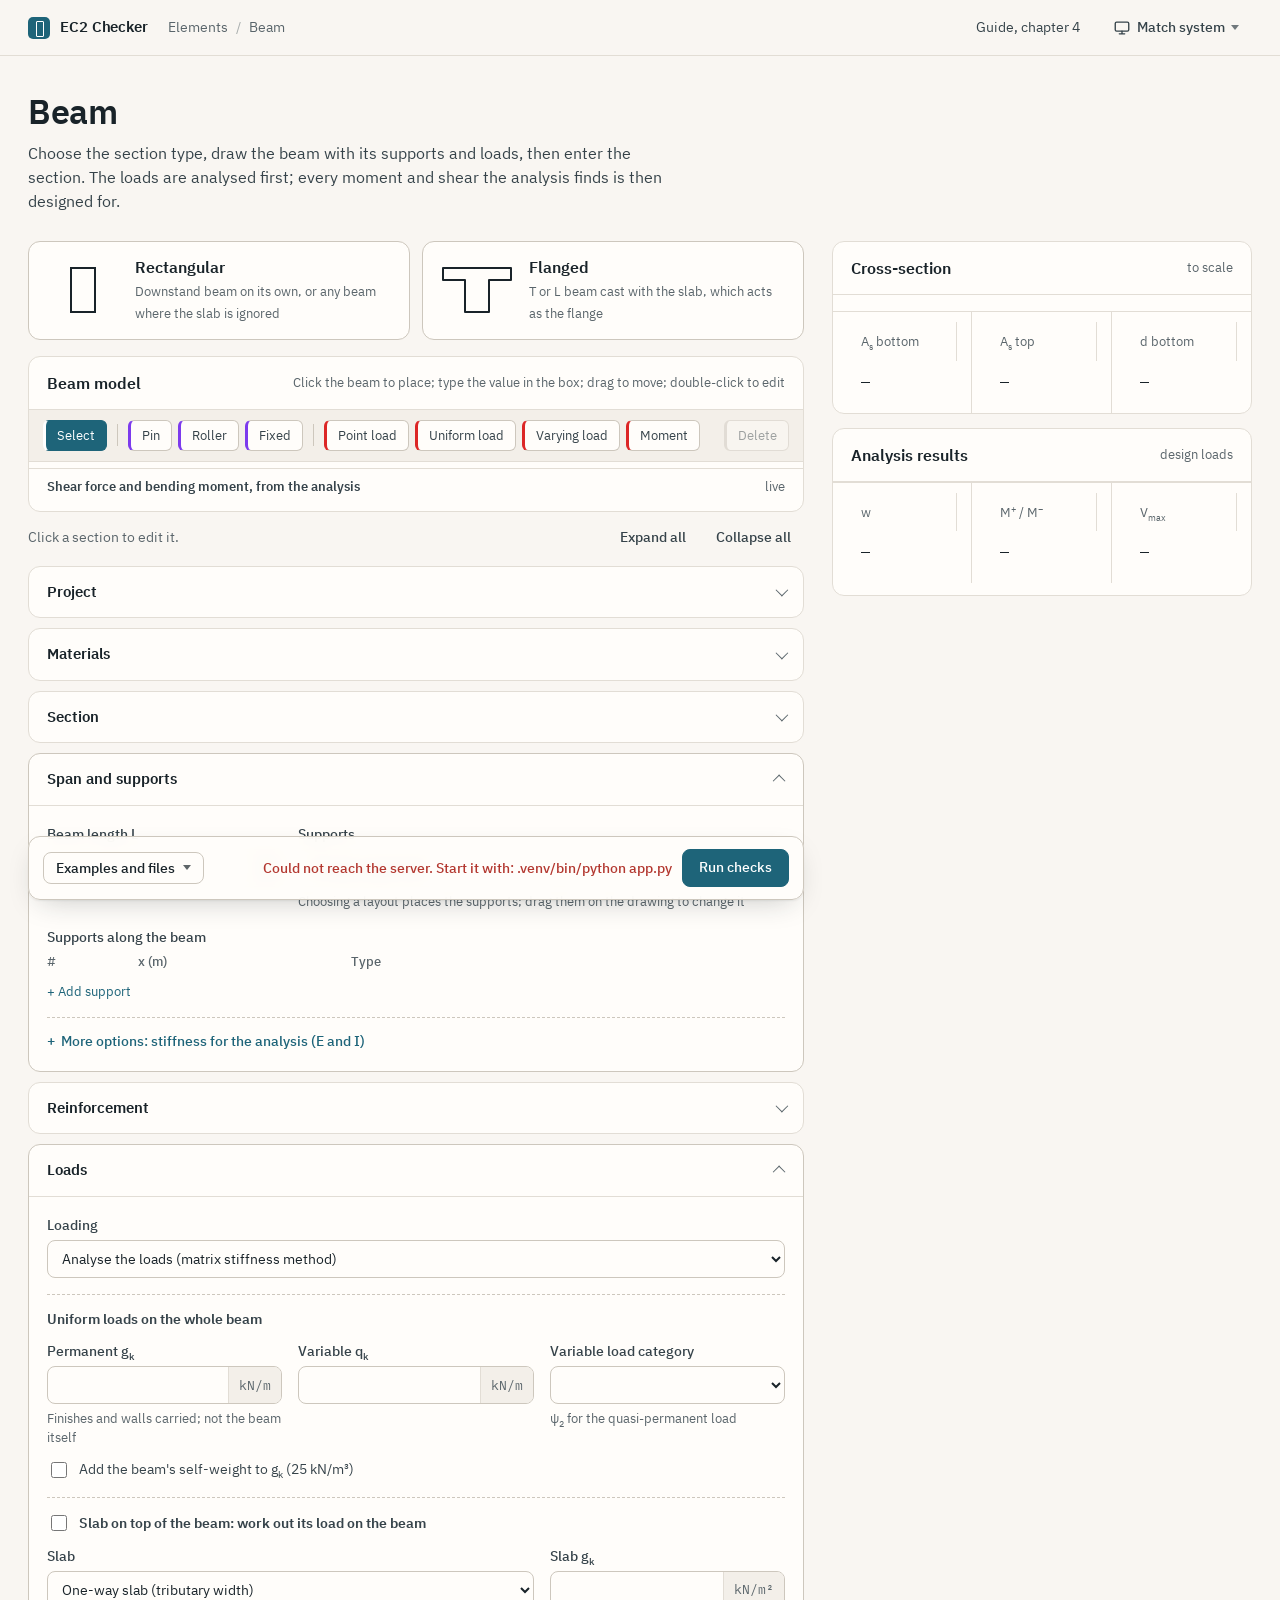
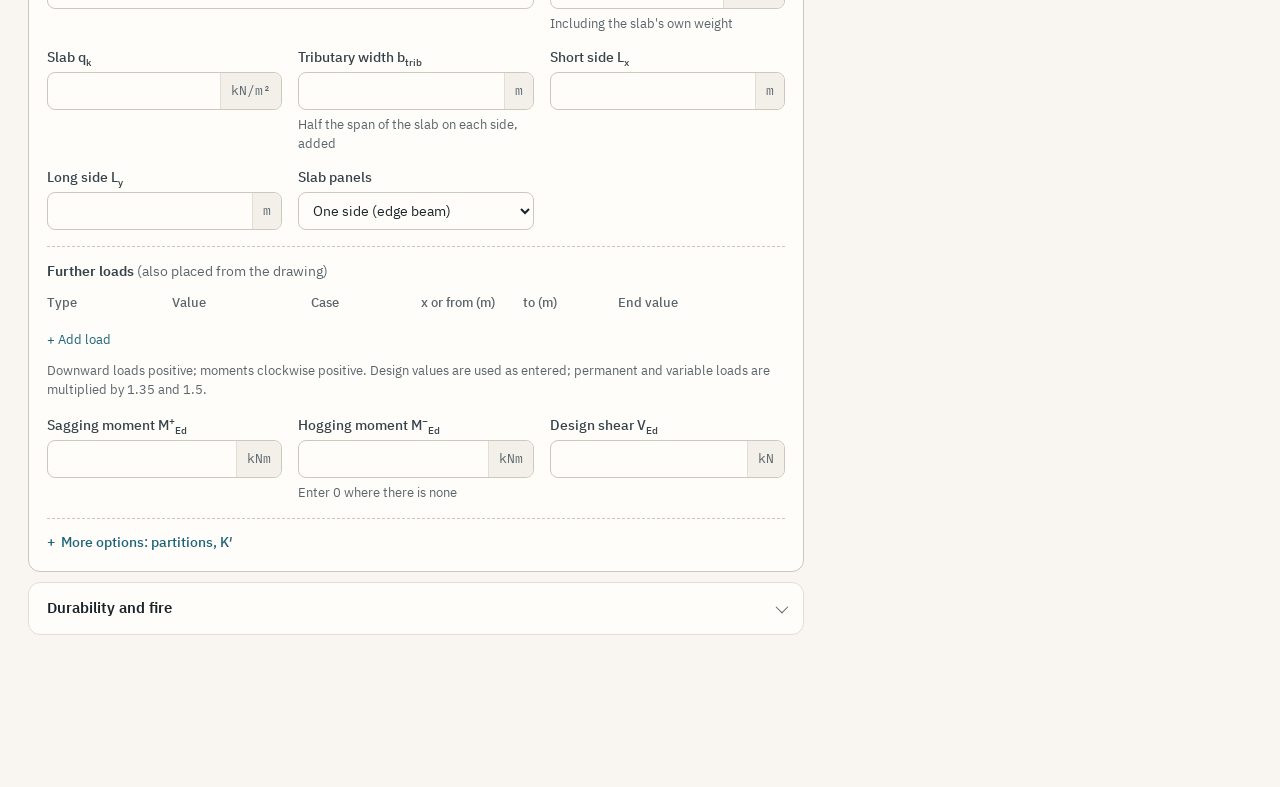
==== commit cb30ec2b: "Add inline plot pad value editor on the beam canvas" ====
--- a/static/beam.html
+++ b/static/beam.html
@@ -41,7 +41,7 @@
         </fieldset>
 
         <section class="panel model-panel" aria-label="Beam model">
-          <div class="panel-head"><h3>Beam model</h3><span class="hint" id="canvas-hint">Pick a tool, then click on the beam</span></div>
+          <div class="panel-head"><h3>Beam model</h3><span class="hint" id="canvas-hint">Click the beam to place; type the value in the box; drag to move; double-click to edit</span></div>
           <div class="canvas-tools" role="toolbar" aria-label="Drawing tools">
             <button type="button" data-tool="select" aria-pressed="true" title="Select and drag">Select</button>
             <span class="sep" aria-hidden="true"></span>
--- a/static/css/form.css
+++ b/static/css/form.css
@@ -156,9 +156,100 @@
 .canvas-tools button:disabled { opacity: .45; cursor: default; }
 .canvas-tools .sep { width: 1px; height: 22px; background: var(--line-strong); margin: 0 4px; }
 .canvas-tools .spacer { flex: 1; }
-.canvas-host { padding: 6px 8px 0; outline: none; }
+.canvas-host { padding: 6px 8px 0; outline: none; position: relative; }
 .canvas-host:focus-visible { box-shadow: inset 0 0 0 2px var(--accent); }
 .beam-canvas { width: 100%; height: auto; display: block; touch-action: none; user-select: none; }
+
+/* floating inline editor on the canvas */
+.canvas-editor {
+  position: absolute;
+  z-index: 25;
+  width: min(290px, calc(100% - 16px));
+  background: var(--surface);
+  color: var(--text);
+  border: 1px solid var(--line-strong);
+  border-radius: var(--radius);
+  box-shadow: var(--shadow-2);
+  padding: 12px 14px;
+}
+.canvas-editor-head {
+  display: flex;
+  align-items: center;
+  justify-content: space-between;
+  margin-bottom: 10px;
+  font-weight: 600;
+  font-size: 13.5px;
+}
+.canvas-editor-close {
+  background: none;
+  border: 0;
+  font-size: 20px;
+  line-height: 1;
+  color: var(--muted);
+  cursor: pointer;
+  padding: 0 4px;
+}
+.canvas-editor-close:hover {
+  color: var(--text);
+}
+.canvas-editor .fields {
+  display: grid;
+  gap: 8px;
+}
+.canvas-editor .field {
+  display: flex;
+  flex-direction: column;
+  gap: 3px;
+}
+.canvas-editor label {
+  font-size: 12px;
+  color: var(--muted);
+  font-weight: 500;
+}
+.canvas-editor .control {
+  position: relative;
+  display: flex;
+  align-items: center;
+}
+.canvas-editor input,
+.canvas-editor select {
+  width: 100%;
+  padding: 5px 8px;
+  border: 1px solid var(--line-strong);
+  border-radius: 5px;
+  background: var(--surface-2);
+  color: var(--text);
+  font: inherit;
+  font-size: 13px;
+  box-sizing: border-box;
+}
+.canvas-editor input:not([type="checkbox"]) {
+  padding-right: 36px;
+}
+.canvas-editor input:focus,
+.canvas-editor select:focus {
+  outline: none;
+  border-color: var(--accent);
+  box-shadow: var(--ring);
+}
+.canvas-editor input.is-invalid {
+  border-color: var(--fail) !important;
+  box-shadow: 0 0 0 2px var(--fail-soft) !important;
+}
+.canvas-editor .unit {
+  position: absolute;
+  right: 8px;
+  font-size: 11.5px;
+  color: var(--muted);
+  pointer-events: none;
+}
+.canvas-editor .actions {
+  display: flex;
+  align-items: center;
+  justify-content: space-between;
+  gap: 8px;
+  margin-top: 12px;
+}
 .beam-canvas .grab { cursor: grab; }
 .beam-canvas .handle { cursor: ew-resize; }
 .beam-canvas.placing, .beam-canvas.placing .grab { cursor: crosshair; }
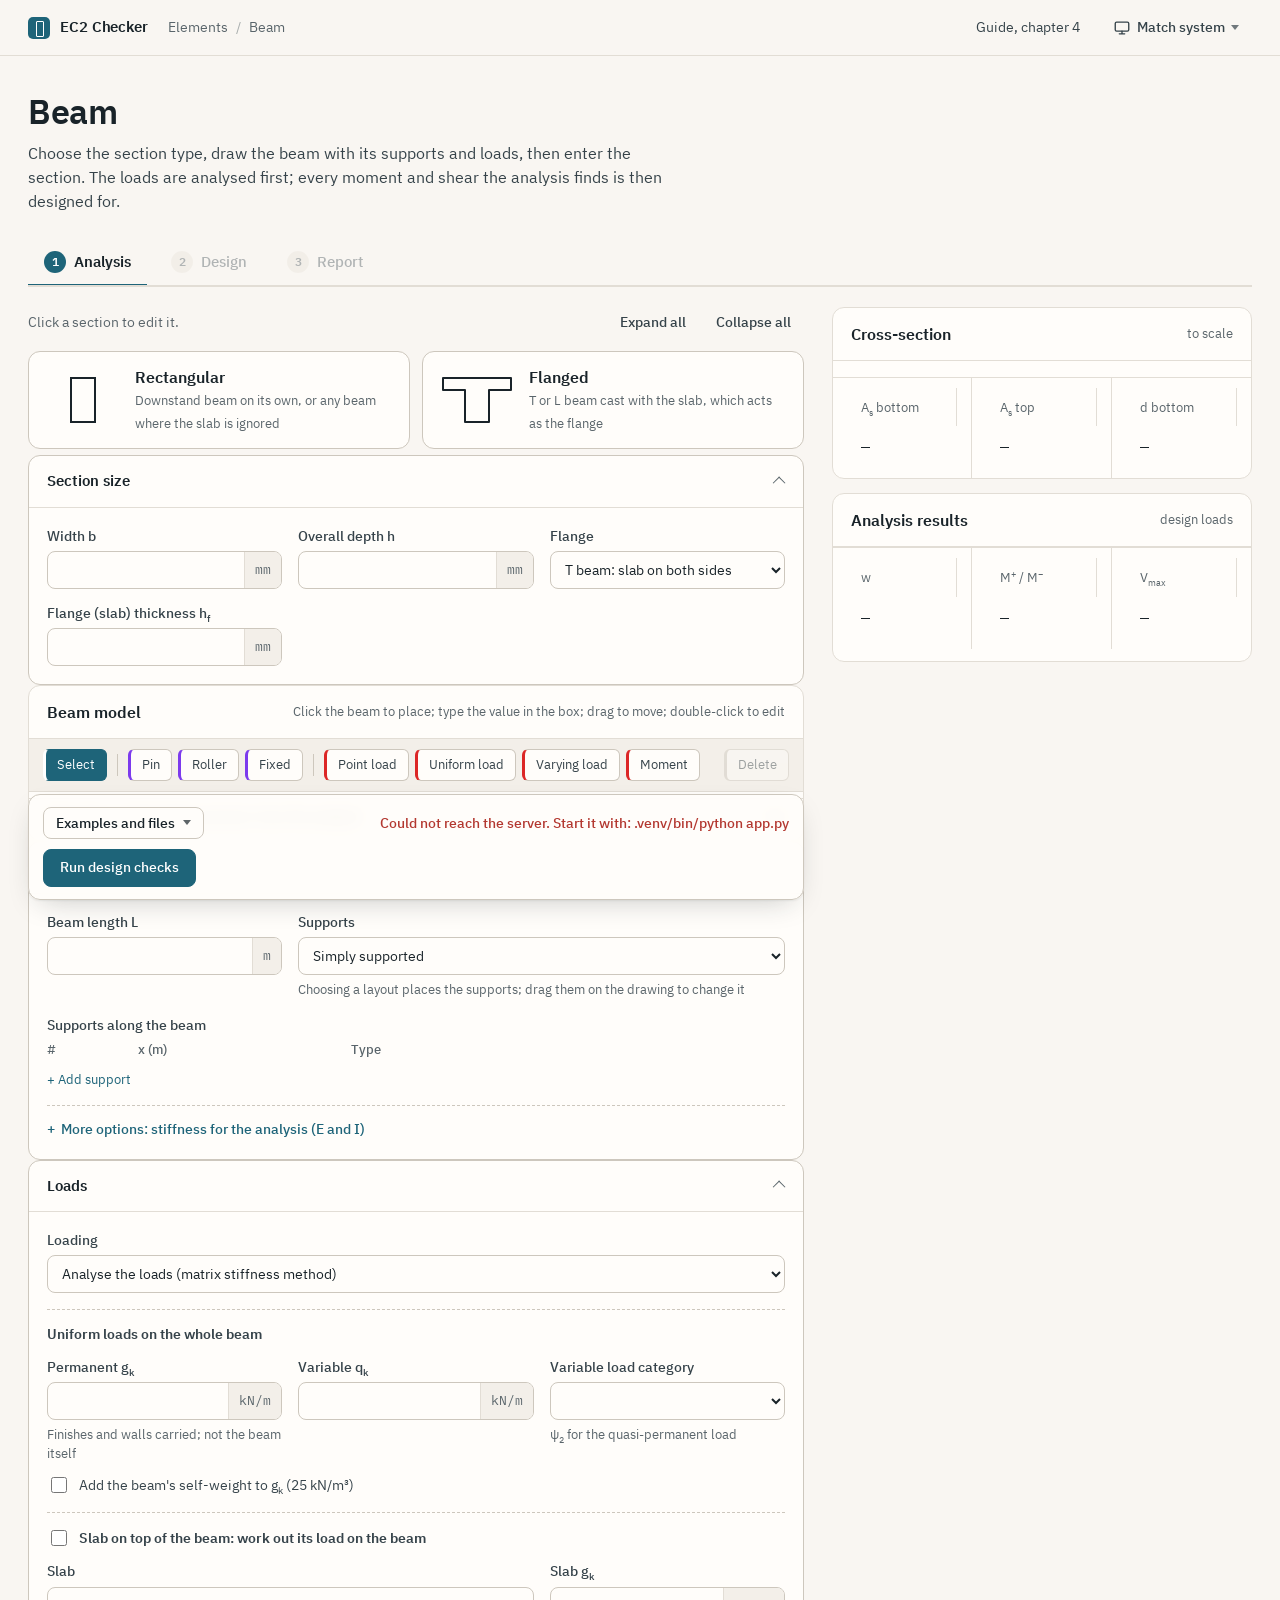
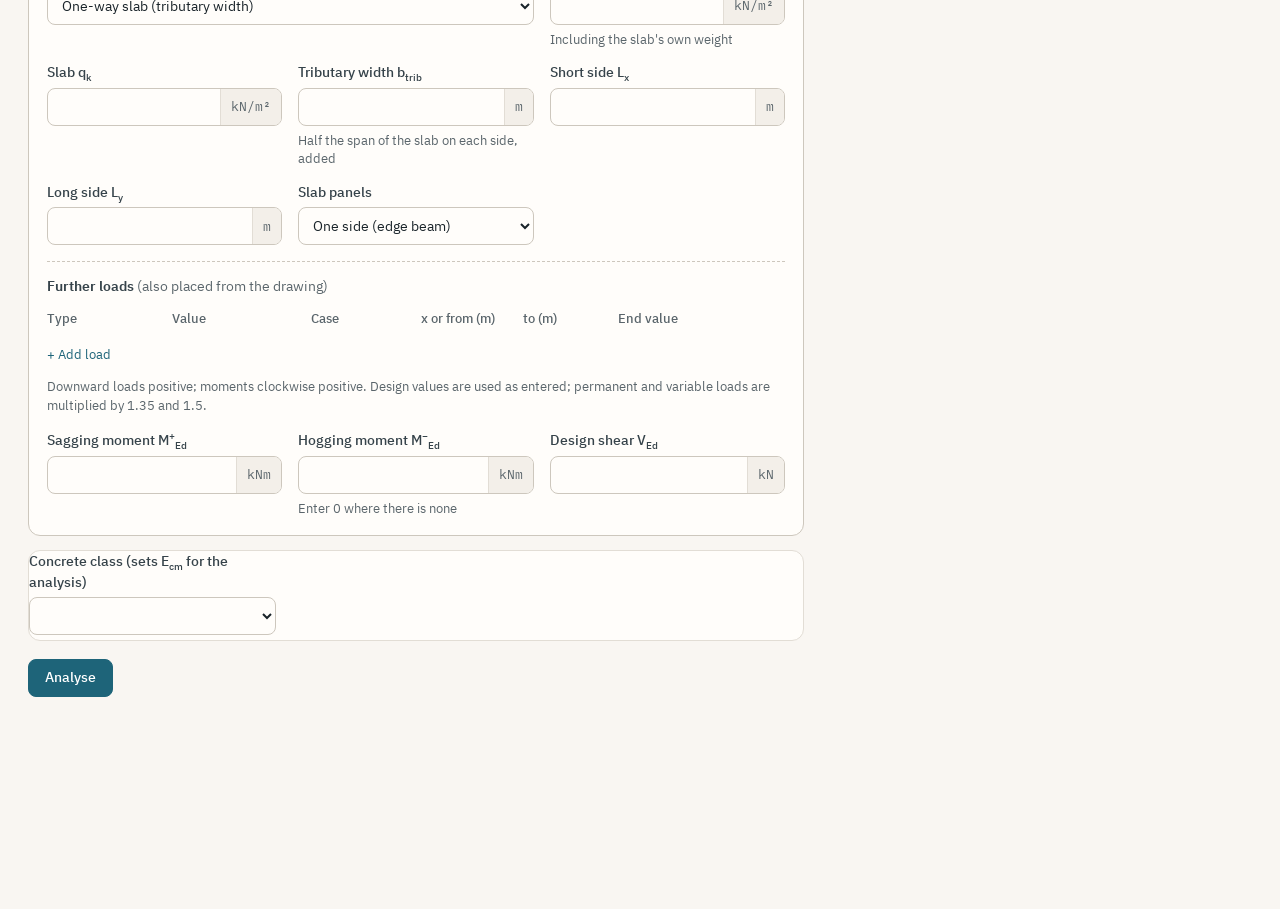
==== commit 22ab66c5: "Add workflow tabs for analysis, design, and report" ====
--- a/static/beam.html
+++ b/static/beam.html
@@ -25,42 +25,20 @@
         The loads are analysed first; every moment and shear the analysis finds is then designed for.</p>
     </div>
 
+    <nav class="tabs" role="tablist" aria-label="Workflow tabs">
+      <button type="button" role="tab" id="tab-analysis" aria-selected="true" aria-controls="panel-analysis">
+        <span class="step-num">1</span> Analysis
+      </button>
+      <button type="button" role="tab" id="tab-design" aria-selected="false" aria-controls="panel-design" aria-disabled="true">
+        <span class="step-num">2</span> Design
+      </button>
+      <button type="button" role="tab" id="tab-report" aria-selected="false" aria-controls="panel-report" aria-disabled="true">
+        <span class="step-num">3</span> Report
+      </button>
+    </nav>
+
     <form id="beam-form" class="form-layout" novalidate autocomplete="off">
       <div class="form-main">
-        <fieldset class="type-choice" aria-label="Section type">
-          <label class="type-card">
-            <input type="radio" name="section.shape" value="rectangular">
-            <svg viewBox="0 0 76 56" aria-hidden="true"><rect x="26" y="6" width="24" height="44" fill="none" stroke="currentColor" stroke-width="2"/></svg>
-            <span><span class="tt">Rectangular</span><br><span class="td">Downstand beam on its own, or any beam where the slab is ignored</span></span>
-          </label>
-          <label class="type-card">
-            <input type="radio" name="section.shape" value="flanged">
-            <svg viewBox="0 0 76 56" aria-hidden="true"><path d="M4 6h68v12H50v32H26V18H4z" fill="none" stroke="currentColor" stroke-width="2" stroke-linejoin="round"/></svg>
-            <span><span class="tt">Flanged</span><br><span class="td">T or L beam cast with the slab, which acts as the flange</span></span>
-          </label>
-        </fieldset>
-
-        <section class="panel model-panel" aria-label="Beam model">
-          <div class="panel-head"><h3>Beam model</h3><span class="hint" id="canvas-hint">Click the beam to place; type the value in the box; drag to move; double-click to edit</span></div>
-          <div class="canvas-tools" role="toolbar" aria-label="Drawing tools">
-            <button type="button" data-tool="select" aria-pressed="true" title="Select and drag">Select</button>
-            <span class="sep" aria-hidden="true"></span>
-            <button type="button" data-tool="pin" title="Pinned support">Pin</button>
-            <button type="button" data-tool="roller" title="Roller support">Roller</button>
-            <button type="button" data-tool="fixed" title="Fixed support">Fixed</button>
-            <span class="sep" aria-hidden="true"></span>
-            <button type="button" data-tool="point" title="Point load">Point load</button>
-            <button type="button" data-tool="udl" title="Uniform load over part of the beam">Uniform load</button>
-            <button type="button" data-tool="linear" title="Linearly varying load">Varying load</button>
-            <button type="button" data-tool="moment" title="Applied moment">Moment</button>
-            <span class="spacer"></span>
-            <button type="button" id="canvas-delete" disabled title="Delete the selected item (Delete key)">Delete</button>
-          </div>
-          <div class="canvas-host" id="beam-canvas" tabindex="0" aria-label="Beam drawing: supports and loads"></div>
-          <div class="live-head"><span>Shear force and bending moment, from the analysis</span><span class="hint" id="analysis-hint">live</span></div>
-          <div class="live-diagrams" id="preview-analysis"></div>
-        </section>
-
         <div class="form-tools">
           <span>Click a section to edit it.</span>
           <span class="spacer"></span>
@@ -68,273 +46,384 @@
           <button type="button" class="btn quiet small" id="collapse-all">Collapse all</button>
         </div>
 
-        <details class="section" data-section="project">
-          <summary><span class="s-title">Project</span><span class="s-sum" data-sum="project"></span><span class="chev" aria-hidden="true"></span></summary>
-          <div class="s-body">
+        <!-- TAB 1: ANALYSIS -->
+        <div role="tabpanel" id="panel-analysis" class="tab-panel is-active" aria-labelledby="tab-analysis">
+          <fieldset class="type-choice" aria-label="Section type">
+            <label class="type-card">
+              <input type="radio" name="section.shape" value="rectangular">
+              <svg viewBox="0 0 76 56" aria-hidden="true"><rect x="26" y="6" width="24" height="44" fill="none" stroke="currentColor" stroke-width="2"/></svg>
+              <span><span class="tt">Rectangular</span><br><span class="td">Downstand beam on its own, or any beam where the slab is ignored</span></span>
+            </label>
+            <label class="type-card">
+              <input type="radio" name="section.shape" value="flanged">
+              <svg viewBox="0 0 76 56" aria-hidden="true"><path d="M4 6h68v12H50v32H26V18H4z" fill="none" stroke="currentColor" stroke-width="2" stroke-linejoin="round"/></svg>
+              <span><span class="tt">Flanged</span><br><span class="td">T or L beam cast with the slab, which acts as the flange</span></span>
+            </label>
+          </fieldset>
+
+          <details class="section" data-section="geometry" open>
+            <summary><span class="s-title">Section size</span><span class="s-sum" data-sum="geometry"></span><span class="chev" aria-hidden="true"></span></summary>
+            <div class="s-body">
+              <div class="fields">
+                <div class="field"><label for="g-b" id="g-b-label">Width b</label>
+                  <div class="control"><input id="g-b" name="section.b" type="number" step="5" min="100" max="2000" required><span class="unit">mm</span></div></div>
+                <div class="field"><label for="g-h">Overall depth h</label>
+                  <div class="control"><input id="g-h" name="section.h" type="number" step="5" min="150" max="3000" required><span class="unit">mm</span></div></div>
+                <div class="field flanged-only"><label for="g-flange">Flange</label>
+                  <div class="control"><select id="g-flange" name="section.flange">
+                    <option value="T">T beam: slab on both sides</option><option value="L">L beam: slab on one side (edge beam)</option></select></div></div>
+                <div class="field flanged-only"><label for="g-hf">Flange (slab) thickness h<sub>f</sub></label>
+                  <div class="control"><input id="g-hf" name="section.hf" type="number" step="5" min="50" max="1000"><span class="unit">mm</span></div></div>
+              </div>
+            </div>
+          </details>
+
+          <section class="panel model-panel" aria-label="Beam model">
+            <div class="panel-head"><h3>Beam model</h3><span class="hint" id="canvas-hint">Click the beam to place; type the value in the box; drag to move; double-click to edit</span></div>
+            <div class="canvas-tools" role="toolbar" aria-label="Drawing tools">
+              <button type="button" data-tool="select" aria-pressed="true" title="Select and drag">Select</button>
+              <span class="sep" aria-hidden="true"></span>
+              <button type="button" data-tool="pin" title="Pinned support">Pin</button>
+              <button type="button" data-tool="roller" title="Roller support">Roller</button>
+              <button type="button" data-tool="fixed" title="Fixed support">Fixed</button>
+              <span class="sep" aria-hidden="true"></span>
+              <button type="button" data-tool="point" title="Point load">Point load</button>
+              <button type="button" data-tool="udl" title="Uniform load over part of the beam">Uniform load</button>
+              <button type="button" data-tool="linear" title="Linearly varying load">Varying load</button>
+              <button type="button" data-tool="moment" title="Applied moment">Moment</button>
+              <span class="spacer"></span>
+              <button type="button" id="canvas-delete" disabled title="Delete the selected item (Delete key)">Delete</button>
+            </div>
+            <div class="canvas-host" id="beam-canvas" tabindex="0" aria-label="Beam drawing: supports and loads"></div>
+            <div class="live-head"><span>Shear force and bending moment, from the analysis</span><span class="hint" id="analysis-hint">live</span></div>
+            <div class="live-diagrams" id="preview-analysis"></div>
+          </section>
+
+          <details class="section" data-section="span" open>
+            <summary><span class="s-title">Span and supports</span><span class="s-sum" data-sum="span"></span><span class="chev" aria-hidden="true"></span></summary>
+            <div class="s-body">
+              <div class="fields">
+                <div class="field"><label for="g-l">Beam length L</label>
+                  <div class="control"><input id="g-l" name="span.l" type="number" step="0.1" min="0.5" max="60" required><span class="unit">m</span></div></div>
+                <div class="field" style="grid-column: span 2"><label for="g-preset">Supports</label>
+                  <div class="control"><select id="g-preset" name="span.preset">
+                    <option value="simple">Simply supported</option>
+                    <option value="cantilever">Cantilever, fixed at the left</option>
+                    <option value="propped">Propped cantilever (fixed and roller)</option>
+                    <option value="fixed">Fixed at both ends</option>
+                    <option value="two">Two equal spans</option>
+                    <option value="three">Three equal spans</option>
+                    <option value="custom">As drawn (custom)</option></select></div>
+                  <span class="help">Choosing a layout places the supports; drag them on the drawing to change it</span></div>
+              </div>
+              <div class="field"><span class="label">Supports along the beam</span>
+                <span data-path="span.supports" hidden></span>
+                <table class="grid-table" id="supports-table">
+                  <thead><tr><th>#</th><th>x (m)</th><th>Type</th><th></th></tr></thead>
+                  <tbody></tbody>
+                </table>
+                <button type="button" class="inline-link" id="add-support">+ Add support</button></div>
+              <details class="more" id="stiffness-more">
+                <summary><span>More options: stiffness for the analysis (E and I)</span></summary>
+                <div class="fields">
+                  <div class="field"><label for="s-em">Elastic modulus</label>
+                    <div class="control"><select id="s-em" name="stiffness.E_method">
+                      <option value="concrete">Ecm of the concrete class</option><option value="enter">Enter E</option></select></div>
+                    <span class="help" id="e-help"></span></div>
+                  <div class="field e-enter"><label for="s-e">E</label>
+                    <div class="control"><input id="s-e" name="stiffness.E" type="number" step="1" min="1" max="300"><span class="unit">GPa</span></div></div>
+                  <div class="field"><label for="s-im">Second moment of area</label>
+                    <div class="control"><select id="s-im" name="stiffness.I_method">
+                      <option value="section">Gross section, uniform</option><option value="enter">Enter I along the beam</option></select></div>
+                    <span class="help" id="i-help"></span></div>
+                </div>
+                <div class="field i-enter"><span class="label">I along the beam</span>
+                  <span data-path="stiffness.segments" hidden></span>
+                  <table class="grid-table" id="segments-table">
+                    <thead><tr><th>From x (m)</th><th>To x (m)</th><th>I (×10⁶ mm⁴)</th><th></th></tr></thead>
+                    <tbody></tbody>
+                  </table>
+                  <button type="button" class="inline-link" id="add-segment">+ Add part</button></div>
+              </details>
+            </div>
+          </details>
+
+          <details class="section" data-section="actions" open>
+            <summary><span class="s-title">Loads</span><span class="s-sum" data-sum="actions"></span><span class="chev" aria-hidden="true"></span></summary>
+            <div class="s-body">
+              <div class="fields">
+                <div class="field" style="grid-column: 1 / -1"><label for="a-mode">Loading</label>
+                  <div class="control"><select id="a-mode" name="actions.mode">
+                    <option value="analysis">Analyse the loads (matrix stiffness method)</option>
+                    <option value="direct">MEd and VEd from my own analysis</option></select></div></div>
+              </div>
+
+              <div class="analysis-only s-group">
+                <div class="group-title">Uniform loads on the whole beam</div>
+                <div class="fields">
+                  <div class="field"><label for="a-gk">Permanent g<sub>k</sub></label>
+                    <div class="control"><input id="a-gk" name="actions.gk" type="number" step="0.5" min="0" max="10000"><span class="unit">kN/m</span></div>
+                    <span class="help">Finishes and walls carried; not the beam itself</span></div>
+                  <div class="field"><label for="a-qk">Variable q<sub>k</sub></label>
+                    <div class="control"><input id="a-qk" name="actions.qk" type="number" step="0.5" min="0" max="10000"><span class="unit">kN/m</span></div></div>
+                  <div class="field"><label for="a-cat">Variable load category</label>
+                    <div class="control"><select id="a-cat" name="actions.category" data-options="psi"></select></div>
+                    <span class="help">ψ<sub>2</sub> for the quasi-permanent load</span></div>
+                </div>
+                <label class="check"><input type="checkbox" name="actions.self_weight"> <span>Add the beam's self-weight to g<sub>k</sub> (25 kN/m³)</span></label>
+              </div>
+
+              <div class="analysis-only s-group">
+                <label class="check group-title"><input type="checkbox" name="actions.slab.on" id="a-slab"> <span>Slab on top of the beam: work out its load on the beam</span></label>
+                <div class="slab-only">
+                  <div class="fields">
+                    <div class="field" style="grid-column: span 2"><label for="sl-type">Slab</label>
+                      <div class="control"><select id="sl-type" name="actions.slab.type">
+                        <option value="one_way">One-way slab (tributary width)</option>
+                        <option value="two_way_long">Two-way slab, beam along the long side Ly</option>
+                        <option value="two_way_short">Two-way slab, beam along the short side Lx</option></select></div></div>
+                    <div class="field"><label for="sl-gk">Slab g<sub>k</sub></label>
+                      <div class="control"><input id="sl-gk" name="actions.slab.gk" type="number" step="0.25" min="0" max="100"><span class="unit">kN/m²</span></div>
+                      <span class="help">Including the slab's own weight</span></div>
+                    <div class="field"><label for="sl-qk">Slab q<sub>k</sub></label>
+                      <div class="control"><input id="sl-qk" name="actions.slab.qk" type="number" step="0.25" min="0" max="100"><span class="unit">kN/m²</span></div></div>
+                    <div class="field one-way"><label for="sl-trib">Tributary width b<sub>trib</sub></label>
+                      <div class="control"><input id="sl-trib" name="actions.slab.trib" type="number" step="0.1" min="0.1" max="50"><span class="unit">m</span></div>
+                      <span class="help">Half the span of the slab on each side, added</span></div>
+                    <div class="field two-way"><label for="sl-lx">Short side L<sub>x</sub></label>
+                      <div class="control"><input id="sl-lx" name="actions.slab.lx" type="number" step="0.1" min="0.5" max="50"><span class="unit">m</span></div></div>
+                    <div class="field two-way"><label for="sl-ly">Long side L<sub>y</sub></label>
+                      <div class="control"><input id="sl-ly" name="actions.slab.ly" type="number" step="0.1" min="0.5" max="50"><span class="unit">m</span></div></div>
+                    <div class="field two-way"><label for="sl-sides">Slab panels</label>
+                      <div class="control"><select id="sl-sides" name="actions.slab.sides">
+                        <option value="1">One side (edge beam)</option><option value="2">Both sides (internal beam)</option></select></div></div>
+                  </div>
+                  <p class="formula" id="slab-formula"></p>
+                </div>
+              </div>
+
+              <div class="analysis-only s-group">
+                <div class="group-title">Further loads <span class="muted">(also placed from the drawing)</span></div>
+                <span data-path="actions.loads" hidden></span>
+                <div class="table-scroll">
+                  <table class="grid-table" id="loads-table">
+                    <thead><tr><th>Type</th><th>Value</th><th>Case</th><th>x or from (m)</th><th>to (m)</th><th>End value</th><th></th></tr></thead>
+                    <tbody></tbody>
+                  </table>
+                </div>
+                <button type="button" class="inline-link" id="add-load">+ Add load</button>
+                <p class="help-line">Downward loads positive; moments clockwise positive. Design values are used as entered; permanent and variable loads are multiplied by 1.35 and 1.5.</p>
+              </div>
+
+              <div class="fields direct-only">
+                <div class="field"><label for="a-ms">Sagging moment M<sup>+</sup><sub>Ed</sub></label>
+                  <div class="control"><input id="a-ms" name="actions.M_sag" type="number" step="1" min="0" max="1000000"><span class="unit">kNm</span></div></div>
+                <div class="field"><label for="a-mh">Hogging moment M<sup>−</sup><sub>Ed</sub></label>
+                  <div class="control"><input id="a-mh" name="actions.M_hog" type="number" step="1" min="0" max="1000000"><span class="unit">kNm</span></div>
+                  <span class="help">Enter 0 where there is none</span></div>
+                <div class="field"><label for="a-ved">Design shear V<sub>Ed</sub></label>
+                  <div class="control"><input id="a-ved" name="actions.VEd" type="number" step="1" min="0" max="1000000"><span class="unit">kN</span></div></div>
+              </div>
+            </div>
+          </details>
+
+          <div class="panel" style="margin-top: 14px;">
             <div class="fields">
-              <div class="field"><label for="p-name">Project</label>
-                <div class="control"><input id="p-name" name="project.name" type="text" maxlength="120" placeholder="Campus block A"></div></div>
-              <div class="field"><label for="p-ref">Element reference</label>
-                <div class="control"><input id="p-ref" name="project.ref" type="text" maxlength="40" placeholder="B1 first floor"></div></div>
-              <div class="field"><label for="p-eng">Engineer</label>
-                <div class="control"><input id="p-eng" name="project.engineer" type="text" maxlength="80"></div></div>
-              <div class="field"><label for="p-date">Date</label>
-                <div class="control"><input id="p-date" name="project.date" type="date"></div></div>
-            </div>
-          </div>
-        </details>
-
-        <details class="section" data-section="materials">
-          <summary><span class="s-title">Materials</span><span class="s-sum" data-sum="materials"></span><span class="chev" aria-hidden="true"></span></summary>
-          <div class="s-body">
-            <div class="fields">
-              <div class="field"><label for="m-concrete">Concrete class</label>
+              <div class="field"><label for="m-concrete">Concrete class (sets E<sub>cm</sub> for the analysis)</label>
                 <div class="control"><select id="m-concrete" name="materials.concrete" data-options="concrete"></select></div>
                 <span class="help" id="concrete-help"></span></div>
-              <div class="field"><label for="m-fyk">Rebar yield strength f<sub>yk</sub></label>
-                <div class="control"><input id="m-fyk" name="materials.fyk" type="number" step="10" min="200" max="700" required><span class="unit">MPa</span></div>
-                <span class="help">B500 is 500 MPa. Eurocode 2 covers 400–600.</span></div>
-              <div class="field"><label for="m-duct">Ductility class</label>
-                <div class="control"><select id="m-duct" name="materials.ductility">
-                  <option value="A">A (normal)</option><option value="B">B (high)</option><option value="C">C (very high)</option></select></div></div>
-              <div class="field"><label for="m-dg">Largest aggregate d<sub>g</sub></label>
-                <div class="control"><input id="m-dg" name="materials.dg" type="number" step="1" min="5" max="63" required><span class="unit">mm</span></div></div>
-            </div>
-            <details class="more">
-              <summary><span>More options: National Annex factors</span></summary>
-              <div class="fields">
-                <div class="field"><label for="m-gc">γ<sub>c</sub> concrete</label>
-                  <div class="control"><input id="m-gc" name="materials.gamma_c" type="number" step="0.05" min="1" max="2"></div></div>
-                <div class="field"><label for="m-gs">γ<sub>s</sub> reinforcement</label>
-                  <div class="control"><input id="m-gs" name="materials.gamma_s" type="number" step="0.05" min="1" max="1.5"></div></div>
-                <div class="field"><label for="m-acc">α<sub>cc</sub></label>
-                  <div class="control"><input id="m-acc" name="materials.alpha_cc" type="number" step="0.05" min="0.8" max="1"></div>
-                  <span class="help">UK values: 1.5, 1.15, 0.85</span></div>
-              </div>
-            </details>
-          </div>
-        </details>
-
-        <details class="section" data-section="geometry">
-          <summary><span class="s-title">Section</span><span class="s-sum" data-sum="geometry"></span><span class="chev" aria-hidden="true"></span></summary>
-          <div class="s-body">
+            </div>
+          </div>
+
+          <div class="analysis-action-bar">
+            <button type="button" class="btn primary" id="btn-analyse">Analyse</button>
+            <span class="hint" id="analysis-note"></span>
+          </div>
+
+          <div id="analysis-results-area"></div>
+        </div>
+
+        <!-- TAB 2: DESIGN -->
+        <div role="tabpanel" id="panel-design" class="tab-panel" aria-labelledby="tab-design">
+          <section class="panel design-values-box">
+            <div class="panel-head">
+              <h3>Design values from the analysis</h3>
+              <label class="check" style="font-weight: normal; font-size: 13.5px; margin: 0;">
+                <input type="checkbox" id="adjust-design-values">
+                <span>Adjust these design values</span>
+              </label>
+            </div>
             <div class="fields">
-              <div class="field"><label for="g-b" id="g-b-label">Width b</label>
-                <div class="control"><input id="g-b" name="section.b" type="number" step="5" min="100" max="2000" required><span class="unit">mm</span></div></div>
-              <div class="field"><label for="g-h">Overall depth h</label>
-                <div class="control"><input id="g-h" name="section.h" type="number" step="5" min="150" max="3000" required><span class="unit">mm</span></div></div>
-              <div class="field flanged-only"><label for="g-flange">Flange</label>
-                <div class="control"><select id="g-flange" name="section.flange">
-                  <option value="T">T beam: slab on both sides</option><option value="L">L beam: slab on one side (edge beam)</option></select></div></div>
-              <div class="field flanged-only"><label for="g-hf">Flange (slab) thickness h<sub>f</sub></label>
-                <div class="control"><input id="g-hf" name="section.hf" type="number" step="5" min="50" max="1000"><span class="unit">mm</span></div></div>
-              <div class="field flanged-only"><label for="g-beffm">Effective flange width</label>
-                <div class="control"><select id="g-beffm" name="section.beff_method">
-                  <option value="calculate">From the beam spacing</option><option value="enter">Enter beff</option></select></div></div>
-              <div class="field flanged-only beff-enter"><label for="g-beff">b<sub>eff</sub></label>
-                <div class="control"><input id="g-beff" name="section.beff" type="number" step="10" min="100" max="20000"><span class="unit">mm</span></div></div>
-              <div class="field flanged-only beff-calc"><label for="g-b1">b<sub>1</sub>, half the gap to the next web</label>
-                <div class="control"><input id="g-b1" name="section.b1" type="number" step="10" min="0" max="20000"><span class="unit">mm</span></div></div>
-              <div class="field flanged-only beff-calc t-only"><label for="g-b2">b<sub>2</sub>, other side</label>
-                <div class="control"><input id="g-b2" name="section.b2" type="number" step="10" min="0" max="20000"><span class="unit">mm</span></div></div>
-            </div>
-          </div>
-        </details>
-
-        <details class="section" data-section="span" open>
-          <summary><span class="s-title">Span and supports</span><span class="s-sum" data-sum="span"></span><span class="chev" aria-hidden="true"></span></summary>
-          <div class="s-body">
-            <div class="fields">
-              <div class="field"><label for="g-l">Beam length L</label>
-                <div class="control"><input id="g-l" name="span.l" type="number" step="0.1" min="0.5" max="60" required><span class="unit">m</span></div></div>
-              <div class="field" style="grid-column: span 2"><label for="g-preset">Supports</label>
-                <div class="control"><select id="g-preset" name="span.preset">
-                  <option value="simple">Simply supported</option>
-                  <option value="cantilever">Cantilever, fixed at the left</option>
-                  <option value="propped">Propped cantilever (fixed and roller)</option>
-                  <option value="fixed">Fixed at both ends</option>
-                  <option value="two">Two equal spans</option>
-                  <option value="three">Three equal spans</option>
-                  <option value="custom">As drawn (custom)</option></select></div>
-                <span class="help">Choosing a layout places the supports; drag them on the drawing to change it</span></div>
-            </div>
-            <div class="field"><span class="label">Supports along the beam</span>
-              <span data-path="span.supports" hidden></span>
-              <table class="grid-table" id="supports-table">
-                <thead><tr><th>#</th><th>x (m)</th><th>Type</th><th></th></tr></thead>
-                <tbody></tbody>
-              </table>
-              <button type="button" class="inline-link" id="add-support">+ Add support</button></div>
-            <details class="more" id="stiffness-more">
-              <summary><span>More options: stiffness for the analysis (E and I)</span></summary>
-              <div class="fields">
-                <div class="field"><label for="s-em">Elastic modulus</label>
-                  <div class="control"><select id="s-em" name="stiffness.E_method">
-                    <option value="concrete">Ecm of the concrete class</option><option value="enter">Enter E</option></select></div>
-                  <span class="help" id="e-help"></span></div>
-                <div class="field e-enter"><label for="s-e">E</label>
-                  <div class="control"><input id="s-e" name="stiffness.E" type="number" step="1" min="1" max="300"><span class="unit">GPa</span></div></div>
-                <div class="field"><label for="s-im">Second moment of area</label>
-                  <div class="control"><select id="s-im" name="stiffness.I_method">
-                    <option value="section">Gross section, uniform</option><option value="enter">Enter I along the beam</option></select></div>
-                  <span class="help" id="i-help"></span></div>
-              </div>
-              <div class="field i-enter"><span class="label">I along the beam</span>
-                <span data-path="stiffness.segments" hidden></span>
-                <table class="grid-table" id="segments-table">
-                  <thead><tr><th>From x (m)</th><th>To x (m)</th><th>I (×10⁶ mm⁴)</th><th></th></tr></thead>
-                  <tbody></tbody>
-                </table>
-                <button type="button" class="inline-link" id="add-segment">+ Add part</button></div>
-            </details>
-          </div>
-        </details>
-
-        <details class="section" data-section="reinforcement">
-          <summary><span class="s-title">Reinforcement</span><span class="s-sum" data-sum="reinforcement"></span><span class="chev" aria-hidden="true"></span></summary>
-          <div class="s-body">
-            <div class="fields">
-              <div class="field"><label for="r-bn">Bottom bars</label>
-                <div class="control"><input id="r-bn" name="reinforcement.bottom_n" type="number" step="1" min="2" max="20" required aria-label="Number of bottom bars">
-                  <select name="reinforcement.bottom_dia" data-options="bars" aria-label="Bottom bar size"></select></div>
-                <span class="help">Tension steel for sagging</span></div>
-              <div class="field"><label for="r-tn">Top bars</label>
-                <div class="control"><input id="r-tn" name="reinforcement.top_n" type="number" step="1" min="2" max="20" required aria-label="Number of top bars">
-                  <select name="reinforcement.top_dia" data-options="bars" aria-label="Top bar size"></select></div>
-                <span class="help">Tension steel for hogging</span></div>
-              <div class="field"><label for="r-link">Links</label>
-                <div class="control"><select id="r-link" name="reinforcement.link_dia" data-options="links"></select>
-                  <select name="reinforcement.legs" aria-label="Number of legs">
-                    <option value="2">2 legs</option><option value="3">3 legs</option><option value="4">4 legs</option>
-                    <option value="5">5 legs</option><option value="6">6 legs</option></select></div>
-                <span class="help">Spacing is calculated from the shear</span></div>
-              <div class="field"><label for="r-cover">Nominal cover c<sub>nom</sub></label>
-                <div class="control"><input id="r-cover" name="reinforcement.cover" type="number" step="5" min="0" max="150" required><span class="unit">mm</span></div>
-                <span class="help">To the links</span></div>
-            </div>
-            <details class="more">
-              <summary><span>More options: layers, Δc<sub>dev</sub></span></summary>
-              <div class="fields">
-                <div class="field"><label for="r-bl">Bottom bars in</label>
-                  <div class="control"><select id="r-bl" name="reinforcement.bottom_layers">
-                    <option value="1">One layer</option><option value="2">Two layers</option></select></div></div>
-                <div class="field"><label for="r-tl">Top bars in</label>
-                  <div class="control"><select id="r-tl" name="reinforcement.top_layers">
-                    <option value="1">One layer</option><option value="2">Two layers</option></select></div></div>
-                <div class="field"><label for="r-dc">Allowance Δc<sub>dev</sub></label>
-                  <div class="control"><select id="r-dc" name="reinforcement.delta_c_dev">
-                    <option value="10">10 mm (normal)</option><option value="5">5 mm (with QA)</option><option value="0">0 mm (precast QA)</option></select></div></div>
-              </div>
-            </details>
-          </div>
-        </details>
-
-        <details class="section" data-section="actions" open>
-          <summary><span class="s-title">Loads</span><span class="s-sum" data-sum="actions"></span><span class="chev" aria-hidden="true"></span></summary>
-          <div class="s-body">
-            <div class="fields">
-              <div class="field" style="grid-column: 1 / -1"><label for="a-mode">Loading</label>
-                <div class="control"><select id="a-mode" name="actions.mode">
-                  <option value="analysis">Analyse the loads (matrix stiffness method)</option>
-                  <option value="direct">MEd and VEd from my own analysis</option></select></div></div>
-            </div>
-
-            <div class="analysis-only s-group">
-              <div class="group-title">Uniform loads on the whole beam</div>
-              <div class="fields">
-                <div class="field"><label for="a-gk">Permanent g<sub>k</sub></label>
-                  <div class="control"><input id="a-gk" name="actions.gk" type="number" step="0.5" min="0" max="10000"><span class="unit">kN/m</span></div>
-                  <span class="help">Finishes and walls carried; not the beam itself</span></div>
-                <div class="field"><label for="a-qk">Variable q<sub>k</sub></label>
-                  <div class="control"><input id="a-qk" name="actions.qk" type="number" step="0.5" min="0" max="10000"><span class="unit">kN/m</span></div></div>
-                <div class="field"><label for="a-cat">Variable load category</label>
-                  <div class="control"><select id="a-cat" name="actions.category" data-options="psi"></select></div>
-                  <span class="help">ψ<sub>2</sub> for the quasi-permanent load</span></div>
-              </div>
-              <label class="check"><input type="checkbox" name="actions.self_weight"> <span>Add the beam's self-weight to g<sub>k</sub> (25 kN/m³)</span></label>
-            </div>
-
-            <div class="analysis-only s-group">
-              <label class="check group-title"><input type="checkbox" name="actions.slab.on" id="a-slab"> <span>Slab on top of the beam: work out its load on the beam</span></label>
-              <div class="slab-only">
+              <div class="field">
+                <label for="dv-ms">Sagging moment M<sup>+</sup><sub>Ed</sub></label>
+                <div class="control">
+                  <input id="dv-ms" type="number" step="0.1" min="0" max="1000000" readonly>
+                  <span class="unit">kNm</span>
+                </div>
+              </div>
+              <div class="field">
+                <label for="dv-mh">Hogging moment M<sup>−</sup><sub>Ed</sub></label>
+                <div class="control">
+                  <input id="dv-mh" type="number" step="0.1" min="0" max="1000000" readonly>
+                  <span class="unit">kNm</span>
+                </div>
+              </div>
+              <div class="field">
+                <label for="dv-ved">Design shear V<sub>Ed</sub></label>
+                <div class="control">
+                  <input id="dv-ved" type="number" step="0.1" min="0" max="1000000" readonly>
+                  <span class="unit">kN</span>
+                </div>
+              </div>
+            </div>
+          </section>
+
+          <details class="section flanged-only" data-section="section-details" open>
+            <summary><span class="s-title">Section details</span><span class="chev" aria-hidden="true"></span></summary>
+            <div class="s-body">
+              <div class="fields">
+                <div class="field flanged-only"><label for="g-beffm">Effective flange width</label>
+                  <div class="control"><select id="g-beffm" name="section.beff_method">
+                    <option value="calculate">From the beam spacing</option><option value="enter">Enter beff</option></select></div></div>
+                <div class="field flanged-only beff-enter"><label for="g-beff">b<sub>eff</sub></label>
+                  <div class="control"><input id="g-beff" name="section.beff" type="number" step="10" min="100" max="20000"><span class="unit">mm</span></div></div>
+                <div class="field flanged-only beff-calc"><label for="g-b1">b<sub>1</sub>, half the gap to the next web</label>
+                  <div class="control"><input id="g-b1" name="section.b1" type="number" step="10" min="0" max="20000"><span class="unit">mm</span></div></div>
+                <div class="field flanged-only beff-calc t-only"><label for="g-b2">b<sub>2</sub>, other side</label>
+                  <div class="control"><input id="g-b2" name="section.b2" type="number" step="10" min="0" max="20000"><span class="unit">mm</span></div></div>
+              </div>
+            </div>
+          </details>
+
+          <details class="section" data-section="materials" open>
+            <summary><span class="s-title">Materials</span><span class="s-sum" data-sum="materials"></span><span class="chev" aria-hidden="true"></span></summary>
+            <div class="s-body">
+              <div class="fields">
+                <div class="field"><label for="m-fyk">Rebar yield strength f<sub>yk</sub></label>
+                  <div class="control"><input id="m-fyk" name="materials.fyk" type="number" step="10" min="200" max="700" required><span class="unit">MPa</span></div>
+                  <span class="help">B500 is 500 MPa. Eurocode 2 covers 400–600.</span></div>
+                <div class="field"><label for="m-duct">Ductility class</label>
+                  <div class="control"><select id="m-duct" name="materials.ductility">
+                    <option value="A">A (normal)</option><option value="B">B (high)</option><option value="C">C (very high)</option></select></div></div>
+                <div class="field"><label for="m-dg">Largest aggregate d<sub>g</sub></label>
+                  <div class="control"><input id="m-dg" name="materials.dg" type="number" step="1" min="5" max="63" required><span class="unit">mm</span></div></div>
+              </div>
+              <details class="more">
+                <summary><span>More options: National Annex factors</span></summary>
                 <div class="fields">
-                  <div class="field" style="grid-column: span 2"><label for="sl-type">Slab</label>
-                    <div class="control"><select id="sl-type" name="actions.slab.type">
-                      <option value="one_way">One-way slab (tributary width)</option>
-                      <option value="two_way_long">Two-way slab, beam along the long side Ly</option>
-                      <option value="two_way_short">Two-way slab, beam along the short side Lx</option></select></div></div>
-                  <div class="field"><label for="sl-gk">Slab g<sub>k</sub></label>
-                    <div class="control"><input id="sl-gk" name="actions.slab.gk" type="number" step="0.25" min="0" max="100"><span class="unit">kN/m²</span></div>
-                    <span class="help">Including the slab's own weight</span></div>
-                  <div class="field"><label for="sl-qk">Slab q<sub>k</sub></label>
-                    <div class="control"><input id="sl-qk" name="actions.slab.qk" type="number" step="0.25" min="0" max="100"><span class="unit">kN/m²</span></div></div>
-                  <div class="field one-way"><label for="sl-trib">Tributary width b<sub>trib</sub></label>
-                    <div class="control"><input id="sl-trib" name="actions.slab.trib" type="number" step="0.1" min="0.1" max="50"><span class="unit">m</span></div>
-                    <span class="help">Half the span of the slab on each side, added</span></div>
-                  <div class="field two-way"><label for="sl-lx">Short side L<sub>x</sub></label>
-                    <div class="control"><input id="sl-lx" name="actions.slab.lx" type="number" step="0.1" min="0.5" max="50"><span class="unit">m</span></div></div>
-                  <div class="field two-way"><label for="sl-ly">Long side L<sub>y</sub></label>
-                    <div class="control"><input id="sl-ly" name="actions.slab.ly" type="number" step="0.1" min="0.5" max="50"><span class="unit">m</span></div></div>
-                  <div class="field two-way"><label for="sl-sides">Slab panels</label>
-                    <div class="control"><select id="sl-sides" name="actions.slab.sides">
-                      <option value="1">One side (edge beam)</option><option value="2">Both sides (internal beam)</option></select></div></div>
-                </div>
-                <p class="formula" id="slab-formula"></p>
-              </div>
-            </div>
-
-            <div class="analysis-only s-group">
-              <div class="group-title">Further loads <span class="muted">(also placed from the drawing)</span></div>
-              <span data-path="actions.loads" hidden></span>
-              <div class="table-scroll">
-                <table class="grid-table" id="loads-table">
-                  <thead><tr><th>Type</th><th>Value</th><th>Case</th><th>x or from (m)</th><th>to (m)</th><th>End value</th><th></th></tr></thead>
-                  <tbody></tbody>
-                </table>
-              </div>
-              <button type="button" class="inline-link" id="add-load">+ Add load</button>
-              <p class="help-line">Downward loads positive; moments clockwise positive. Design values are used as entered; permanent and variable loads are multiplied by 1.35 and 1.5.</p>
-            </div>
-
-            <div class="fields direct-only">
-              <div class="field"><label for="a-ms">Sagging moment M<sup>+</sup><sub>Ed</sub></label>
-                <div class="control"><input id="a-ms" name="actions.M_sag" type="number" step="1" min="0" max="1000000"><span class="unit">kNm</span></div></div>
-              <div class="field"><label for="a-mh">Hogging moment M<sup>−</sup><sub>Ed</sub></label>
-                <div class="control"><input id="a-mh" name="actions.M_hog" type="number" step="1" min="0" max="1000000"><span class="unit">kNm</span></div>
-                <span class="help">Enter 0 where there is none</span></div>
-              <div class="field"><label for="a-ved">Design shear V<sub>Ed</sub></label>
-                <div class="control"><input id="a-ved" name="actions.VEd" type="number" step="1" min="0" max="1000000"><span class="unit">kN</span></div></div>
-            </div>
-
-            <details class="more">
-              <summary><span>More options: partitions, K′</span></summary>
+                  <div class="field"><label for="m-gc">γ<sub>c</sub> concrete</label>
+                    <div class="control"><input id="m-gc" name="materials.gamma_c" type="number" step="0.05" min="1" max="2"></div></div>
+                  <div class="field"><label for="m-gs">γ<sub>s</sub> reinforcement</label>
+                    <div class="control"><input id="m-gs" name="materials.gamma_s" type="number" step="0.05" min="1" max="1.5"></div></div>
+                  <div class="field"><label for="m-acc">α<sub>cc</sub></label>
+                    <div class="control"><input id="m-acc" name="materials.alpha_cc" type="number" step="0.05" min="0.8" max="1"></div>
+                    <span class="help">UK values: 1.5, 1.15, 0.85</span></div>
+                </div>
+              </details>
+            </div>
+          </details>
+
+          <details class="section" data-section="reinforcement" open>
+            <summary><span class="s-title">Reinforcement</span><span class="s-sum" data-sum="reinforcement"></span><span class="chev" aria-hidden="true"></span></summary>
+            <div class="s-body">
+              <div class="fields">
+                <div class="field"><label for="r-bn">Bottom bars</label>
+                  <div class="control"><input id="r-bn" name="reinforcement.bottom_n" type="number" step="1" min="2" max="20" required aria-label="Number of bottom bars">
+                    <select name="reinforcement.bottom_dia" data-options="bars" aria-label="Bottom bar size"></select></div>
+                  <span class="help">Tension steel for sagging</span></div>
+                <div class="field"><label for="r-tn">Top bars</label>
+                  <div class="control"><input id="r-tn" name="reinforcement.top_n" type="number" step="1" min="2" max="20" required aria-label="Number of top bars">
+                    <select name="reinforcement.top_dia" data-options="bars" aria-label="Top bar size"></select></div>
+                  <span class="help">Tension steel for hogging</span></div>
+                <div class="field"><label for="r-link">Links</label>
+                  <div class="control"><select id="r-link" name="reinforcement.link_dia" data-options="links"></select>
+                    <select name="reinforcement.legs" aria-label="Number of legs">
+                      <option value="2">2 legs</option><option value="3">3 legs</option><option value="4">4 legs</option>
+                      <option value="5">5 legs</option><option value="6">6 legs</option></select></div>
+                  <span class="help">Spacing is calculated from the shear</span></div>
+                <div class="field"><label for="r-cover">Nominal cover c<sub>nom</sub></label>
+                  <div class="control"><input id="r-cover" name="reinforcement.cover" type="number" step="5" min="0" max="150" required><span class="unit">mm</span></div>
+                  <span class="help">To the links</span></div>
+              </div>
+              <details class="more">
+                <summary><span>More options: layers, Δc<sub>dev</sub></span></summary>
+                <div class="fields">
+                  <div class="field"><label for="r-bl">Bottom bars in</label>
+                    <div class="control"><select id="r-bl" name="reinforcement.bottom_layers">
+                      <option value="1">One layer</option><option value="2">Two layers</option></select></div></div>
+                  <div class="field"><label for="r-tl">Top bars in</label>
+                    <div class="control"><select id="r-tl" name="reinforcement.top_layers">
+                      <option value="1">One layer</option><option value="2">Two layers</option></select></div></div>
+                  <div class="field"><label for="r-dc">Allowance Δc<sub>dev</sub></label>
+                    <div class="control"><select id="r-dc" name="reinforcement.delta_c_dev">
+                      <option value="10">10 mm (normal)</option><option value="5">5 mm (with QA)</option><option value="0">0 mm (precast QA)</option></select></div></div>
+                </div>
+              </details>
+            </div>
+          </details>
+
+          <details class="section" data-section="durability" open>
+            <summary><span class="s-title">Durability and fire</span><span class="s-sum" data-sum="durability"></span><span class="chev" aria-hidden="true"></span></summary>
+            <div class="s-body">
+              <div class="fields">
+                <div class="field" style="grid-column: span 2"><label for="d-exp">Exposure</label>
+                  <div class="control"><select id="d-exp" name="durability.exposure" data-options="exposure"></select></div>
+                  <span class="help" id="exposure-help"></span></div>
+                <div class="field"><label for="d-cem">Cement type</label>
+                  <div class="control"><select id="d-cem" name="durability.cement_group"></select></div></div>
+                <div class="field"><label for="d-fire">Fire resistance</label>
+                  <div class="control"><select id="d-fire" name="durability.fire_period" data-options="fire"></select></div>
+                  <span class="help">Beam exposed to fire on three sides</span></div>
+              </div>
+            </div>
+          </details>
+
+          <details class="section" data-section="options">
+            <summary><span class="s-title">More options: partitions, K′</span><span class="chev" aria-hidden="true"></span></summary>
+            <div class="s-body">
               <label class="check"><input type="checkbox" name="actions.partitions"> <span>The beam carries brittle partitions (spans over 7 m reduce l/d)</span></label>
               <label class="check"><input type="checkbox" name="actions.kprime_limit"> <span>Limit K′ to 0.168 to keep the section ductile (UK practice)</span></label>
-            </details>
-          </div>
-        </details>
-
-        <details class="section" data-section="durability">
-          <summary><span class="s-title">Durability and fire</span><span class="s-sum" data-sum="durability"></span><span class="chev" aria-hidden="true"></span></summary>
-          <div class="s-body">
-            <div class="fields">
-              <div class="field" style="grid-column: span 2"><label for="d-exp">Exposure</label>
-                <div class="control"><select id="d-exp" name="durability.exposure" data-options="exposure"></select></div>
-                <span class="help" id="exposure-help"></span></div>
-              <div class="field"><label for="d-cem">Cement type</label>
-                <div class="control"><select id="d-cem" name="durability.cement_group"></select></div></div>
-              <div class="field"><label for="d-fire">Fire resistance</label>
-                <div class="control"><select id="d-fire" name="durability.fire_period" data-options="fire"></select></div>
-                <span class="help">Beam exposed to fire on three sides</span></div>
-            </div>
-          </div>
-        </details>
+            </div>
+          </details>
+
+          <details class="section" data-section="project">
+            <summary><span class="s-title">Project</span><span class="s-sum" data-sum="project"></span><span class="chev" aria-hidden="true"></span></summary>
+            <div class="s-body">
+              <div class="fields">
+                <div class="field"><label for="p-name">Project</label>
+                  <div class="control"><input id="p-name" name="project.name" type="text" maxlength="120" placeholder="Campus block A"></div></div>
+                <div class="field"><label for="p-ref">Element reference</label>
+                  <div class="control"><input id="p-ref" name="project.ref" type="text" maxlength="40" placeholder="B1 first floor"></div></div>
+                <div class="field"><label for="p-eng">Engineer</label>
+                  <div class="control"><input id="p-eng" name="project.engineer" type="text" maxlength="80"></div></div>
+                <div class="field"><label for="p-date">Date</label>
+                  <div class="control"><input id="p-date" name="project.date" type="date"></div></div>
+              </div>
+            </div>
+          </details>
+
+          <div class="design-action-bar">
+            <button type="button" class="btn primary" id="btn-run-design">Run design checks</button>
+          </div>
+
+          <div id="design-results-area"></div>
+        </div>
+
+        <!-- TAB 3: REPORT -->
+        <div role="tabpanel" id="panel-report" class="tab-panel" aria-labelledby="tab-report">
+          <div class="report-actions-bar">
+            <button type="button" class="btn primary" id="btn-pdf">Download PDF report</button>
+            <button type="button" class="btn" id="btn-print">Print</button>
+            <a class="btn" href="/beam/report" target="_blank" rel="noopener">Open in a new tab</a>
+          </div>
+          <iframe class="report-frame" id="report-frame" title="Embedded beam report"></iframe>
+        </div>
 
         <div class="form-bar">
           <button type="button" class="btn small" id="files-button" popovertarget="files-menu">Examples and files <span class="caret"></span></button>
           <span class="spacer"></span>
           <span class="form-message" id="form-message" role="alert"></span>
-          <button type="submit" class="btn primary">Run checks</button>
+          <button type="submit" class="btn primary">Run design checks</button>
         </div>
       </div>
 
--- a/static/css/form.css
+++ b/static/css/form.css
@@ -249,6 +249,63 @@
   justify-content: space-between;
   gap: 8px;
   margin-top: 12px;
+}
+
+/* workflow tabs */
+.tabs { display: flex; gap: 8px; border-bottom: 2px solid var(--line); margin-bottom: 20px; overflow-x: auto; -webkit-overflow-scrolling: touch; }
+.tabs button[role="tab"] { display: inline-flex; align-items: center; gap: 8px; padding: 10px 16px; border: 0; border-bottom: 3px solid transparent; margin-bottom: -2px; background: none; color: var(--muted); font: inherit; font-size: 15px; font-weight: 500; cursor: pointer; white-space: nowrap; transition: color .15s, border-color .15s; }
+.tabs button[role="tab"]:hover:not([aria-disabled="true"]) { color: var(--text); }
+.tabs button[role="tab"][aria-selected="true"] { color: var(--text); border-bottom-color: var(--accent); font-weight: 600; }
+.tabs button[role="tab"][aria-selected="true"] .step-num { background: var(--accent); color: var(--on-accent, #fff); }
+.tabs button[role="tab"][aria-disabled="true"] { opacity: .45; cursor: not-allowed; }
+.step-num { display: inline-flex; align-items: center; justify-content: center; width: 22px; height: 22px; border-radius: 50%; background: var(--surface-3); color: var(--muted); font-size: 12px; font-weight: 600; }
+
+.tab-panel { display: none; }
+.tab-panel.is-active { display: block; }
+
+.analysis-action-bar, .design-action-bar, .report-actions-bar {
+  display: flex; align-items: center; gap: 14px; margin: 18px 0;
+}
+.tab-continue { margin-top: 20px; padding-top: 14px; border-top: 1px solid var(--line); }
+
+/* Analysis results styles */
+.analysis-results-block { margin-top: 24px; padding-top: 18px; border-top: 2px solid var(--line); }
+.analysis-env-grid { display: grid; grid-template-columns: repeat(auto-fit, minmax(130px, 1fr)); gap: 10px; margin: 14px 0; }
+.analysis-env-item { background: var(--surface-2); border: 1px solid var(--line); border-radius: var(--radius); padding: 10px 12px; }
+.analysis-env-item .k { font-size: 12px; color: var(--muted); }
+.analysis-env-item .v { font-family: var(--font-mono); font-size: 15px; font-weight: 600; color: var(--text); margin-top: 2px; }
+.analysis-env-item .sub { font-size: 11.5px; color: var(--muted); margin-top: 1px; }
+
+/* Design results styles */
+.design-values-box { margin-bottom: 14px; }
+.design-values-box .panel-head { display: flex; align-items: center; justify-content: space-between; flex-wrap: wrap; gap: 10px; }
+.design-results-block { margin-top: 20px; padding: 18px; background: var(--surface); border: 1px solid var(--line-strong); border-radius: var(--radius-lg); }
+.design-verdict-head { font-size: 18px; font-weight: 700; margin-bottom: 6px; }
+.design-verdict-head.pass { color: var(--pass); }
+.design-verdict-head.fail { color: var(--fail); }
+.design-counts { font-size: 13.5px; color: var(--muted); margin-bottom: 14px; }
+.design-checks-group { margin-top: 14px; border-top: 1px solid var(--line); padding-top: 10px; }
+.design-group-title { font-size: 13px; font-weight: 600; color: var(--muted); margin-bottom: 8px; text-transform: uppercase; letter-spacing: 0.5px; }
+.design-check-row { display: grid; grid-template-columns: 24px minmax(0, 1fr) auto; gap: 10px; align-items: baseline; padding: 7px 10px; border-radius: 6px; font-size: 13.5px; }
+.design-check-row.is-fail { background: var(--fail-soft); }
+.design-check-row .check-title { font-weight: 500; }
+.design-check-row .check-res { font-family: var(--font-mono); font-size: 13px; color: var(--text-2); text-align: right; }
+
+@keyframes checkRowFadeIn {
+  from { opacity: 0; transform: translateY(6px); }
+  to { opacity: 1; transform: translateY(0); }
+}
+.check-row-animated {
+  animation: checkRowFadeIn 0.3s ease-out both;
+}
+@media (prefers-reduced-motion: reduce) {
+  .check-row-animated {
+    animation: none !important;
+  }
+}
+
+.report-frame {
+  width: 100%; min-height: 800px; border: 1px solid var(--line); border-radius: var(--radius); background: var(--surface); display: block;
 }
 .beam-canvas .grab { cursor: grab; }
 .beam-canvas .handle { cursor: ew-resize; }
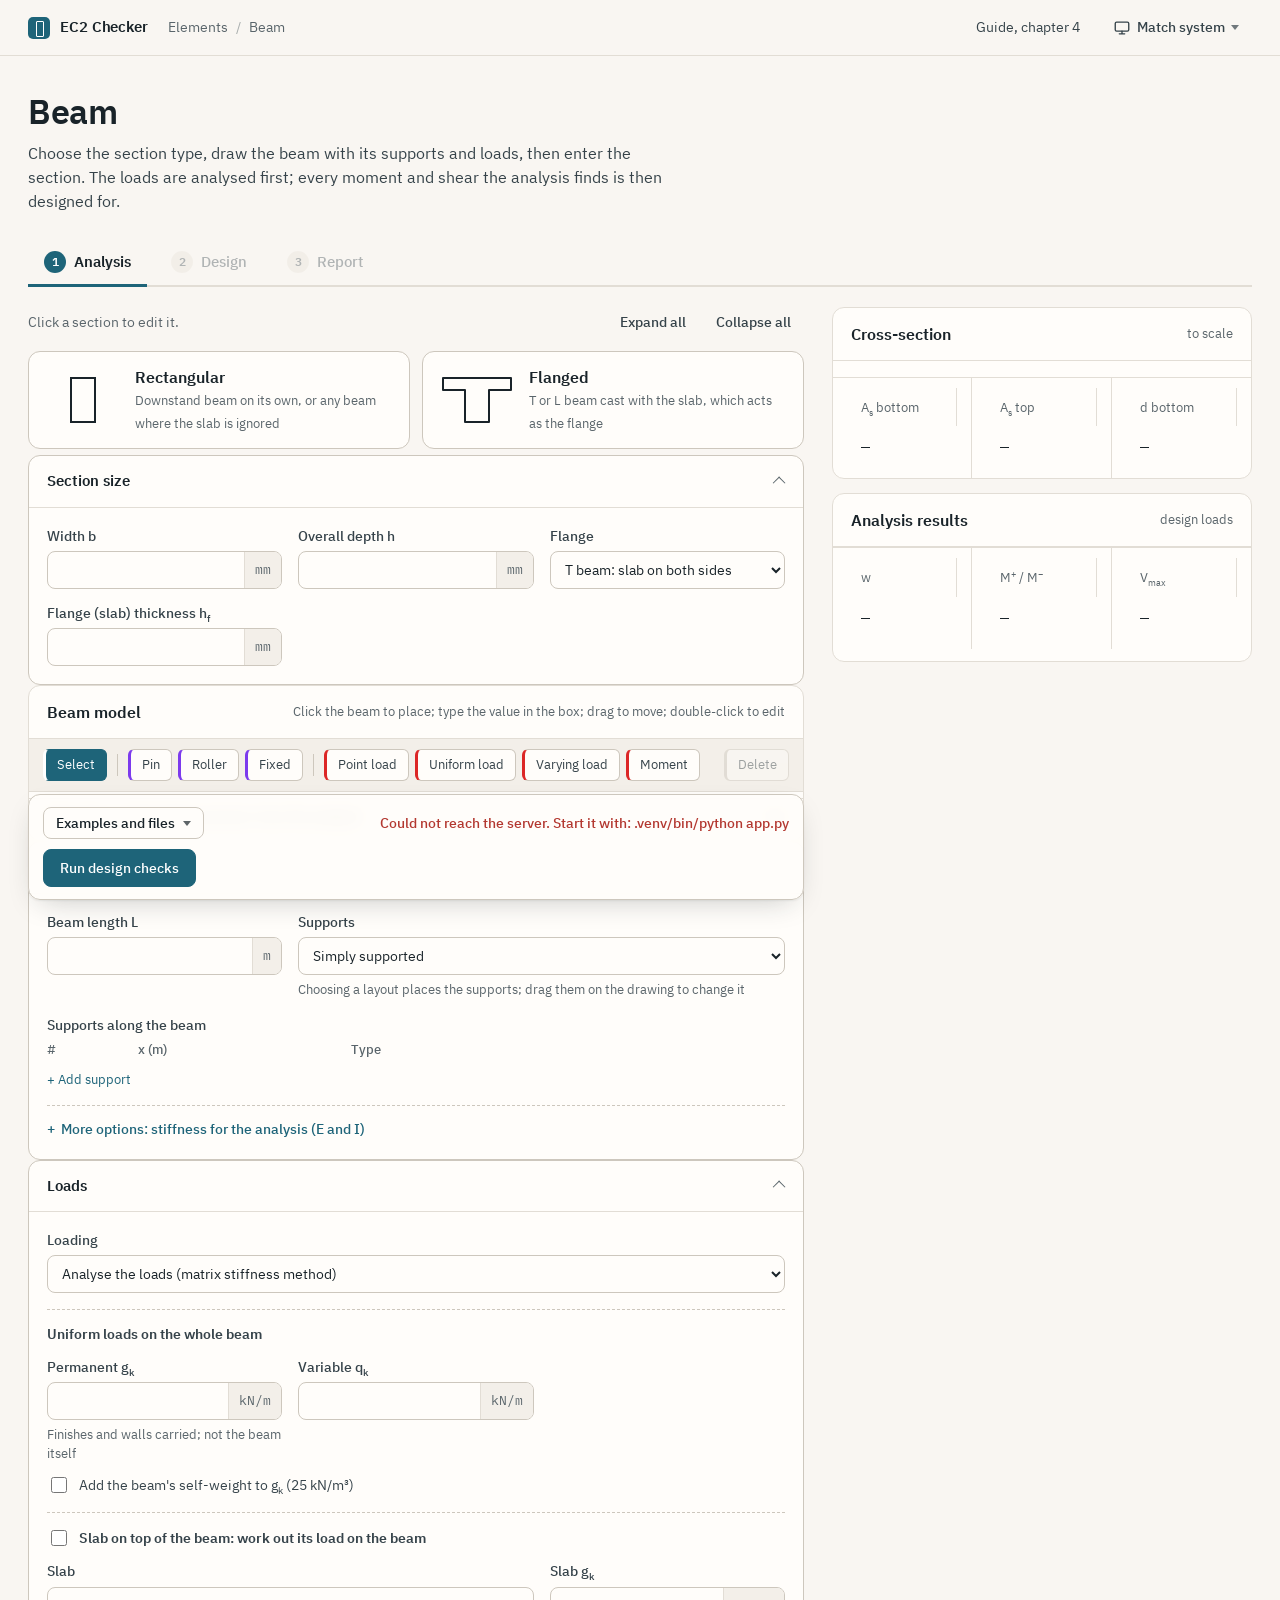
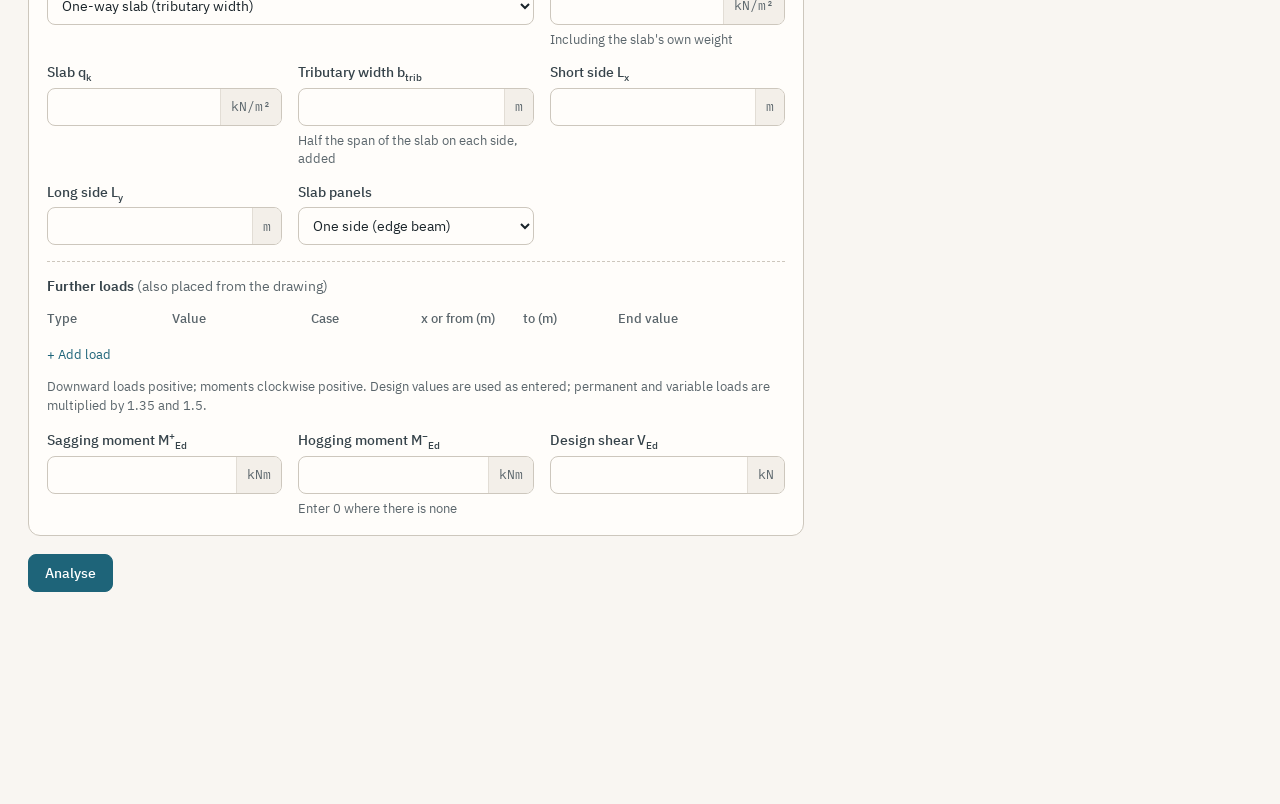
==== commit e9dec0c8: "Concrete class and variable load category moved from the Analysis tab to the Design tab (beam and sl" ====
--- a/static/beam.html
+++ b/static/beam.html
@@ -166,9 +166,6 @@
                     <span class="help">Finishes and walls carried; not the beam itself</span></div>
                   <div class="field"><label for="a-qk">Variable q<sub>k</sub></label>
                     <div class="control"><input id="a-qk" name="actions.qk" type="number" step="0.5" min="0" max="10000"><span class="unit">kN/m</span></div></div>
-                  <div class="field"><label for="a-cat">Variable load category</label>
-                    <div class="control"><select id="a-cat" name="actions.category" data-options="psi"></select></div>
-                    <span class="help">ψ<sub>2</sub> for the quasi-permanent load</span></div>
                 </div>
                 <label class="check"><input type="checkbox" name="actions.self_weight"> <span>Add the beam's self-weight to g<sub>k</sub> (25 kN/m³)</span></label>
               </div>
@@ -227,14 +224,6 @@
             </div>
           </details>
 
-          <div class="panel" style="margin-top: 14px;">
-            <div class="fields">
-              <div class="field"><label for="m-concrete">Concrete class (sets E<sub>cm</sub> for the analysis)</label>
-                <div class="control"><select id="m-concrete" name="materials.concrete" data-options="concrete"></select></div>
-                <span class="help" id="concrete-help"></span></div>
-            </div>
-          </div>
-
           <div class="analysis-action-bar">
             <button type="button" class="btn primary" id="btn-analyse">Analyse</button>
             <span class="hint" id="analysis-note"></span>
@@ -275,6 +264,9 @@
                   <span class="unit">kN</span>
                 </div>
               </div>
+              <div class="field"><label for="a-cat">Variable load category</label>
+                <div class="control"><select id="a-cat" name="actions.category" data-options="psi"></select></div>
+                <span class="help">ψ<sub>2</sub> for the quasi-permanent load, used for deflection and crack control</span></div>
             </div>
           </section>
 
@@ -299,6 +291,9 @@
             <summary><span class="s-title">Materials</span><span class="s-sum" data-sum="materials"></span><span class="chev" aria-hidden="true"></span></summary>
             <div class="s-body">
               <div class="fields">
+                <div class="field"><label for="m-concrete">Concrete class</label>
+                  <div class="control"><select id="m-concrete" name="materials.concrete" data-options="concrete"></select></div>
+                  <span class="help" id="concrete-help"></span></div>
                 <div class="field"><label for="m-fyk">Rebar yield strength f<sub>yk</sub></label>
                   <div class="control"><input id="m-fyk" name="materials.fyk" type="number" step="10" min="200" max="700" required><span class="unit">MPa</span></div>
                   <span class="help">B500 is 500 MPa. Eurocode 2 covers 400–600.</span></div>
--- a/static/css/base.css
+++ b/static/css/base.css
@@ -242,3 +242,27 @@
 
 /* figures drawn from the server's figure descriptions */
 .fig-spec .fig-text { font-family: var(--font-ui); font-variant-numeric: tabular-nums; }
+
+/* figures and data tables, shared by the report page and the beam page's analysis results */
+.figures { display: grid; grid-template-columns: repeat(2, minmax(0, 1fr)); gap: 16px; }
+.figure { margin: 0; }
+.figure .panel-body { padding: 8px 10px; }
+.figure svg { width: 100%; height: auto; display: block; }
+.figure figcaption { font-size: 13px; color: var(--muted); padding: 0 18px 14px; }
+/* beam analysis: full-width figures and data tables */
+.figures .wide { grid-column: 1 / -1; }
+.data-wrap { overflow-x: auto; }
+/* design values strip above the analysis figures (form pages and report) */
+.analysis-env-grid { display: grid; grid-template-columns: repeat(auto-fit, minmax(130px, 1fr)); gap: 10px; margin: 14px 0; }
+.analysis-env-item { background: var(--surface-2); border: 1px solid var(--line); border-radius: var(--radius); padding: 10px 12px; }
+.analysis-env-item .k { font-size: 12px; color: var(--muted); }
+.analysis-env-item .v { font-family: var(--font-mono); font-size: 15px; font-weight: 600; color: var(--text); margin-top: 2px; }
+.analysis-env-item .sub { font-size: 11.5px; color: var(--muted); margin-top: 1px; }
+.data { width: 100%; border-collapse: collapse; font-size: 14px; }
+.data th { text-align: left; font-weight: 600; color: var(--muted); font-size: 13px; padding: 7px 10px; border-bottom: 1.5px solid var(--line-strong); }
+.data td { padding: 6px 10px; border-bottom: 1px solid var(--line); }
+.data .num { text-align: right; font-family: var(--font-mono); font-size: 13.5px; }
+.data-note { color: var(--muted); font-size: 12.5px; margin: 6px 10px 0; }
+.data-lede { margin: 4px 10px 10px; font-size: 14px; }
+.data-wrap + .data-wrap { margin-top: 14px; }
+@media (max-width: 1000px) { .figures { grid-template-columns: minmax(0, 1fr); } }
--- a/static/css/form.css
+++ b/static/css/form.css
@@ -2,7 +2,8 @@
 
 .page.wide { max-width: 1280px; }
 .form-layout { display: grid; grid-template-columns: minmax(0, 1fr) 420px; gap: 28px; align-items: start; }
-.form-main { display: grid; gap: 10px; min-width: 0; }
+/* minmax(0, 1fr): wide tables scroll inside their own box instead of widening the page */
+.form-main { display: grid; grid-template-columns: minmax(0, 1fr); gap: 10px; min-width: 0; }
 .form-tools { display: flex; align-items: center; gap: 4px; margin-bottom: 2px; color: var(--muted); font-size: 13.5px; }
 .form-tools .spacer { flex: 1; }
 
@@ -22,7 +23,7 @@
 .chev { width: 9px; height: 9px; border-right: 1.6px solid var(--muted); border-bottom: 1.6px solid var(--muted); transform: rotate(45deg) translateY(-2px); transition: transform .15s; }
 .section[open] .chev { transform: rotate(-135deg) translateY(-2px); }
 .section .bad { color: var(--fail); font-family: var(--font-ui); }
-.s-body { padding: 18px; display: grid; gap: 16px; }
+.s-body { padding: 18px; display: grid; grid-template-columns: minmax(0, 1fr); gap: 16px; }
 
 .fields { display: grid; grid-template-columns: repeat(auto-fill, minmax(190px, 1fr)); gap: 14px 16px; }
 .field { display: flex; flex-direction: column; gap: 5px; min-width: 0; }
@@ -93,7 +94,7 @@
 .pop .out:empty { display: none; }
 
 @media (max-width: 1080px) {
-  .form-layout { grid-template-columns: 1fr; }
+  .form-layout { grid-template-columns: minmax(0, 1fr); }
   .preview { position: static; grid-template-columns: 1fr 1fr; }
 }
 @media (max-width: 720px) {
@@ -112,6 +113,7 @@
 .type-card:hover { border-color: var(--muted); }
 .type-card:has(input:checked) { border-color: var(--accent); background: var(--accent-soft); }
 .type-card:has(input:focus-visible) { box-shadow: var(--ring); }
+.type-card.is-disabled, .type-card:has(input:disabled) { opacity: 0.55; cursor: not-allowed; border-color: var(--rule); }
 .type-card input { position: absolute; opacity: 0; pointer-events: none; }
 .type-card svg { width: 76px; height: 56px; }
 .type-card .tt { font-weight: 600; font-size: 15.5px; }
@@ -252,8 +254,10 @@
 }
 
 /* workflow tabs */
-.tabs { display: flex; gap: 8px; border-bottom: 2px solid var(--line); margin-bottom: 20px; overflow-x: auto; -webkit-overflow-scrolling: touch; }
-.tabs button[role="tab"] { display: inline-flex; align-items: center; gap: 8px; padding: 10px 16px; border: 0; border-bottom: 3px solid transparent; margin-bottom: -2px; background: none; color: var(--muted); font: inherit; font-size: 15px; font-weight: 500; cursor: pointer; white-space: nowrap; transition: color .15s, border-color .15s; }
+/* the bar line is an inset shadow so the active underline stays inside the bar: nothing overflows,
+   so no stray scrollbar; on narrow screens the tabs still scroll sideways */
+.tabs { display: flex; gap: 8px; box-shadow: inset 0 -2px 0 var(--line); margin-bottom: 20px; overflow-x: auto; overflow-y: hidden; scrollbar-width: thin; -webkit-overflow-scrolling: touch; }
+.tabs button[role="tab"] { display: inline-flex; align-items: center; gap: 8px; padding: 10px 16px; border: 0; border-bottom: 3px solid transparent; background: none; color: var(--muted); font: inherit; font-size: 15px; font-weight: 500; cursor: pointer; white-space: nowrap; transition: color .15s, border-color .15s; }
 .tabs button[role="tab"]:hover:not([aria-disabled="true"]) { color: var(--text); }
 .tabs button[role="tab"][aria-selected="true"] { color: var(--text); border-bottom-color: var(--accent); font-weight: 600; }
 .tabs button[role="tab"][aria-selected="true"] .step-num { background: var(--accent); color: var(--on-accent, #fff); }
@@ -264,20 +268,21 @@
 .tab-panel.is-active { display: block; }
 
 .analysis-action-bar, .design-action-bar, .report-actions-bar {
-  display: flex; align-items: center; gap: 14px; margin: 18px 0;
+  display: flex; flex-wrap: wrap; align-items: center; gap: 10px 14px; margin: 18px 0;
 }
 .tab-continue { margin-top: 20px; padding-top: 14px; border-top: 1px solid var(--line); }
 
 /* Analysis results styles */
 .analysis-results-block { margin-top: 24px; padding-top: 18px; border-top: 2px solid var(--line); }
-.analysis-env-grid { display: grid; grid-template-columns: repeat(auto-fit, minmax(130px, 1fr)); gap: 10px; margin: 14px 0; }
-.analysis-env-item { background: var(--surface-2); border: 1px solid var(--line); border-radius: var(--radius); padding: 10px 12px; }
-.analysis-env-item .k { font-size: 12px; color: var(--muted); }
-.analysis-env-item .v { font-family: var(--font-mono); font-size: 15px; font-weight: 600; color: var(--text); margin-top: 2px; }
-.analysis-env-item .sub { font-size: 11.5px; color: var(--muted); margin-top: 1px; }
 
 /* Design results styles */
 .design-values-box { margin-bottom: 14px; }
+.design-values-box > .fields { padding: 18px; }
+.design-values-box .control:has(input[readonly]) { background: var(--surface-2); border-color: var(--line); box-shadow: none; }
+.design-values-box input[readonly] { color: var(--text-2); cursor: default; }
+/* the report tab uses the whole page width */
+.form-layout.report-active { grid-template-columns: minmax(0, 1fr); }
+.report-active .preview, .report-active .form-tools, .report-active .form-bar { display: none; }
 .design-values-box .panel-head { display: flex; align-items: center; justify-content: space-between; flex-wrap: wrap; gap: 10px; }
 .design-results-block { margin-top: 20px; padding: 18px; background: var(--surface); border: 1px solid var(--line-strong); border-radius: var(--radius-lg); }
 .design-verdict-head { font-size: 18px; font-weight: 700; margin-bottom: 6px; }
@@ -338,7 +343,7 @@
 .s-group > .inline-link, .field > .inline-link { align-self: flex-start; justify-self: start; border: 0; background: none; padding: 0;
   color: var(--accent); font: inherit; font-size: 13px; cursor: pointer; }
 .s-group > .inline-link:hover { text-decoration: underline; }
-.s-group { display: grid; gap: 12px; padding-top: 14px; border-top: 1px dashed var(--line-strong); }
+.s-group { display: grid; grid-template-columns: minmax(0, 1fr); gap: 12px; padding-top: 14px; border-top: 1px dashed var(--line-strong); }
 .group-title { font-size: 13.5px; font-weight: 600; color: var(--text-2); }
 .group-title .muted { font-weight: 400; color: var(--muted); }
 .formula { margin: 0; font-family: var(--font-mono); font-size: 13px; color: var(--text-2); }
@@ -349,3 +354,26 @@
 .mini th { text-align: left; color: var(--muted); font-weight: 500; padding: 8px 4px 4px; border-bottom: 1px solid var(--line); }
 .mini td { padding: 5px 4px; font-family: var(--font-mono); border-bottom: 1px solid var(--line); }
 .mini td:first-child { font-family: var(--font-ui); }
+
+/* phones: one column of fields; a field that spans two columns must not create a second one */
+@media (max-width: 560px) {
+  .fields { grid-template-columns: minmax(0, 1fr); }
+  .fields > * { grid-column: 1 / -1 !important; }
+  /* the supports and stiffness tables shrink to the screen (the loads table scrolls in its own box) */
+  #supports-table, #segments-table { table-layout: fixed; width: 100%; }
+  #supports-table th:first-child { width: 24px; }
+  #supports-table th:last-child, #segments-table th:last-child { width: 42px; }
+  .grid-table .control { min-width: 0; }
+}
+
+/* two-way slab: the four edge selects around the panel plan; on phones the plan comes first and the
+   selects sit two by two below it */
+.edge-grid { display: grid; grid-template-columns: 140px minmax(0, 1fr) 140px; grid-template-rows: auto 1fr auto;
+  gap: 8px; align-items: center; justify-items: center; margin-top: 10px; }
+@media (max-width: 560px) {
+  .edge-grid { grid-template-columns: minmax(0, 1fr) minmax(0, 1fr); grid-template-rows: none; }
+  .edge-grid > * { grid-column: auto !important; grid-row: auto !important; justify-self: stretch !important; }
+  .edge-grid > #panel-plan-interactive { grid-column: 1 / -1 !important; order: -1; }
+  .edge-grid select { width: 100%; }
+}
+.beam-canvas .grab-end { cursor: ew-resize; }
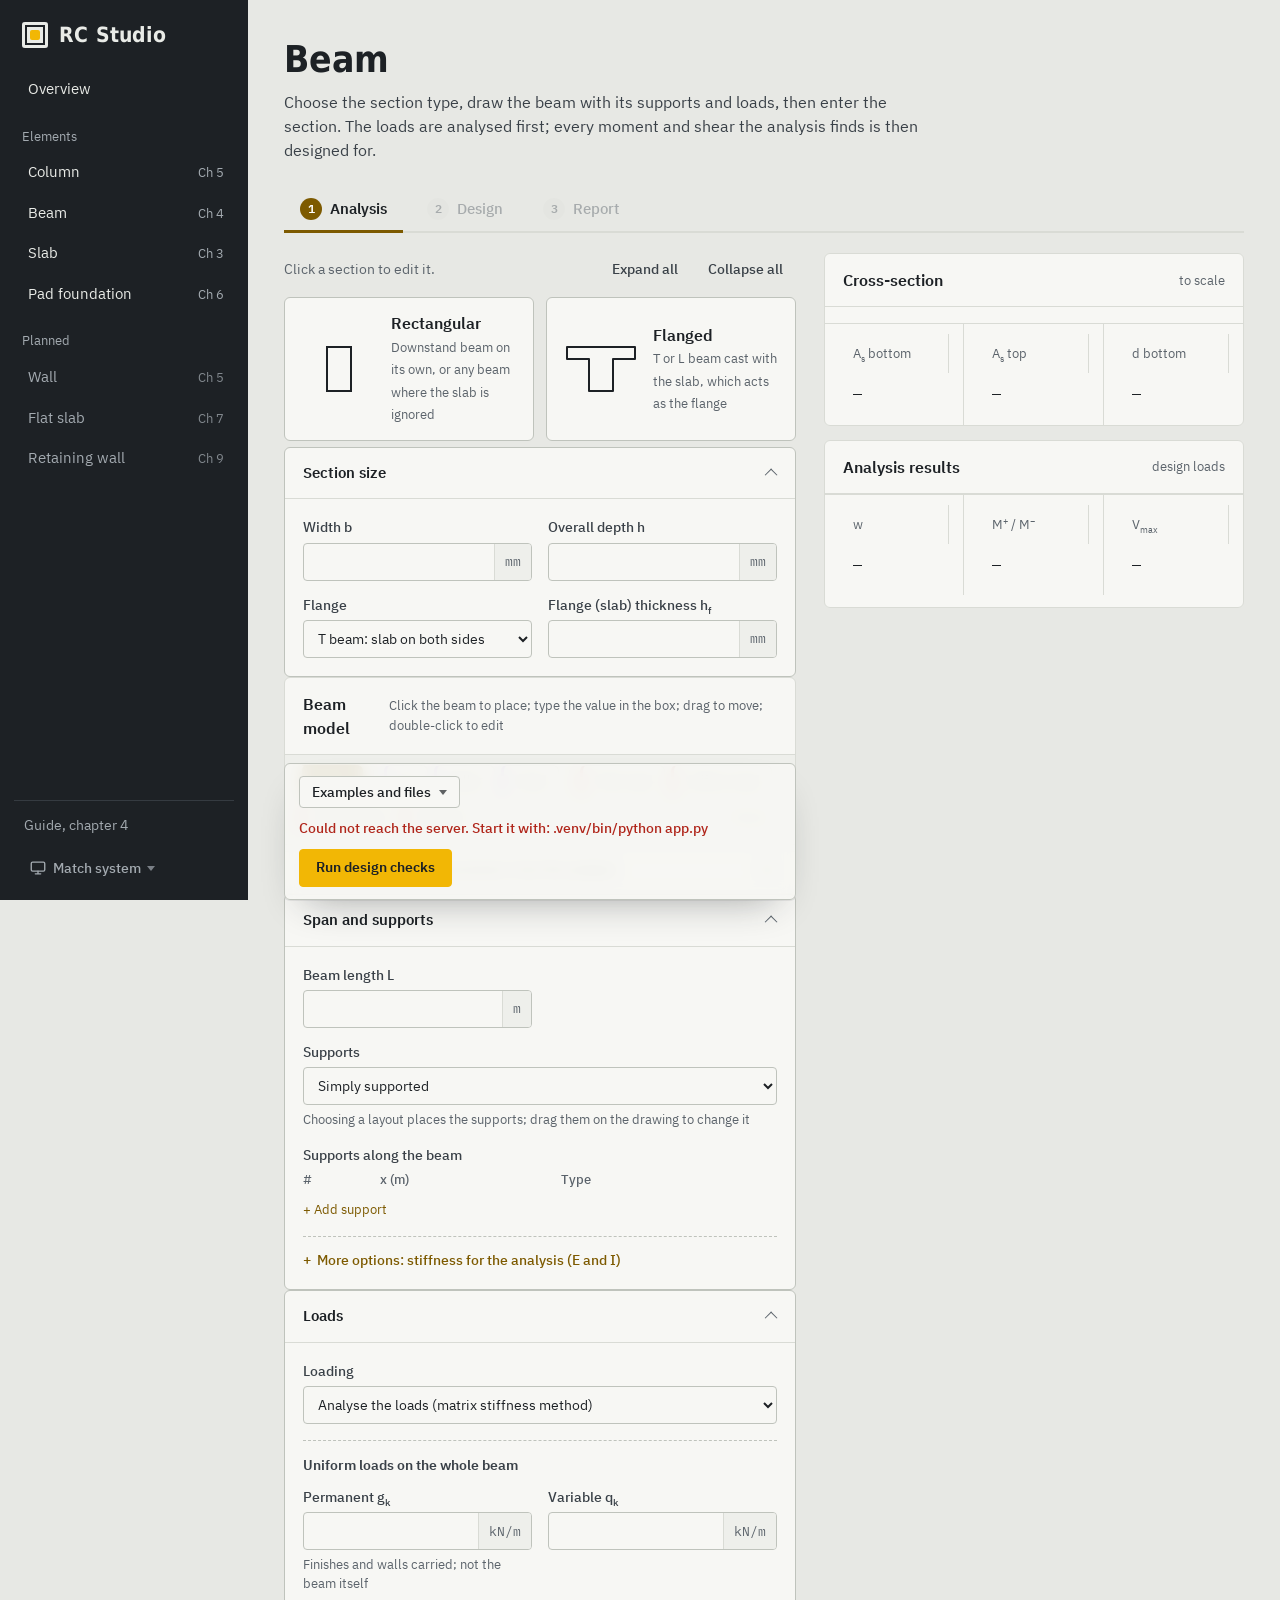
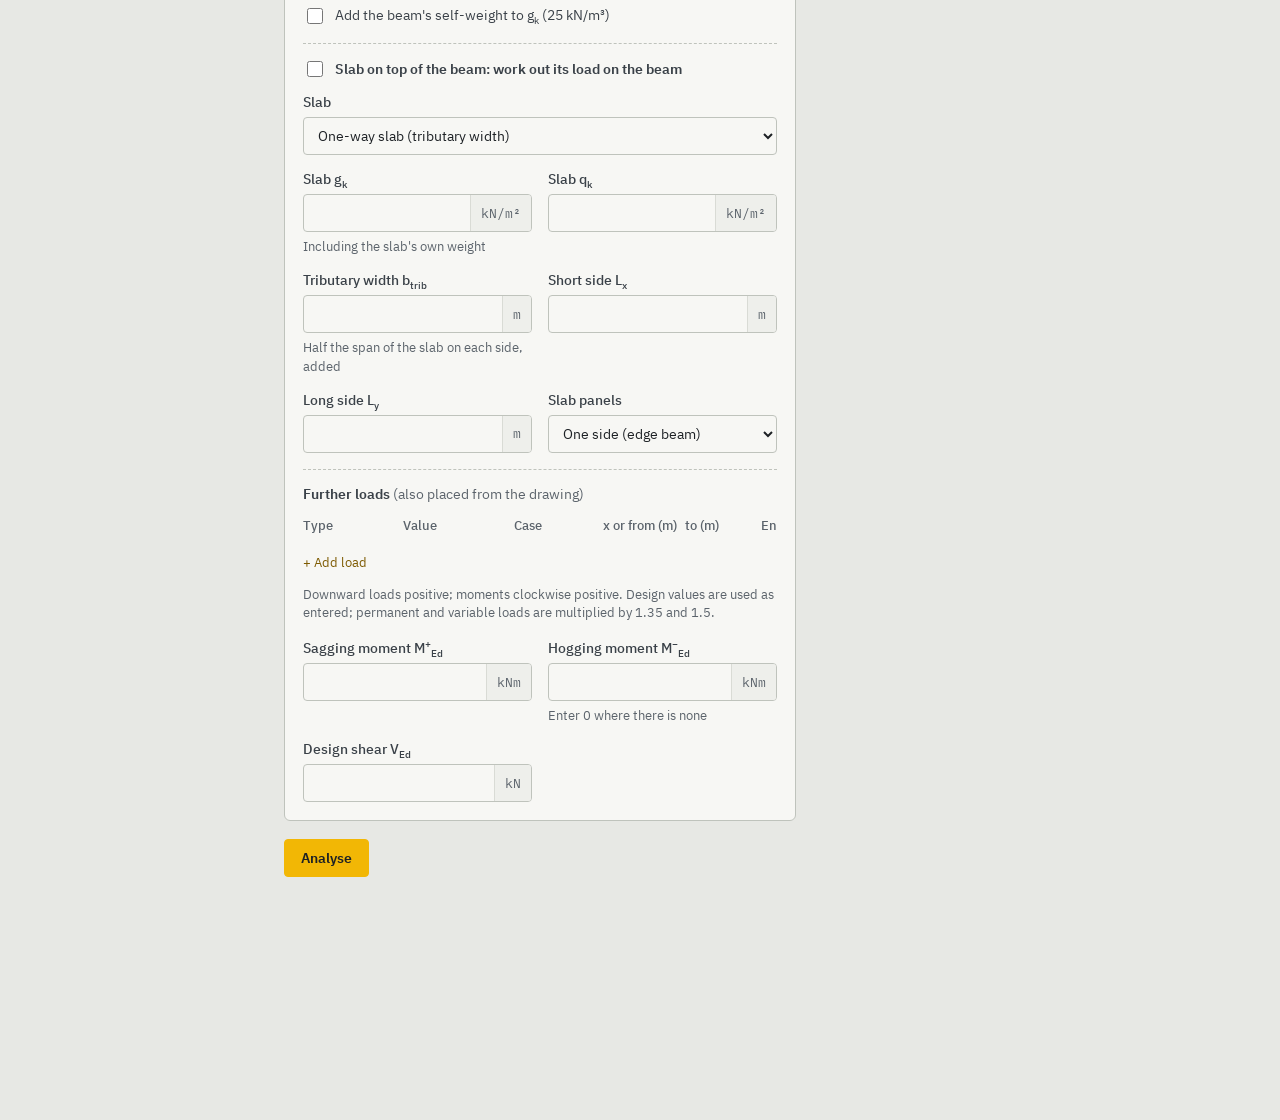
==== commit f217be84: "RC Studio: design notes, theme tokens, graphite sidebar and new name - DESIGN-Edwin.md: the idea, pa" ====
--- a/static/beam.html
+++ b/static/beam.html
@@ -3,15 +3,15 @@
 <head>
   <meta charset="utf-8">
   <meta name="viewport" content="width=device-width, initial-scale=1">
-  <title>Beam · EC2 Checker</title>
+  <title>Beam · RC Studio</title>
   <script>(function(){var p="system";try{p=localStorage.getItem("ec2.theme")||"system"}catch(e){}var d=p==="dark"||(p!=="light"&&window.matchMedia&&matchMedia("(prefers-color-scheme: dark)").matches);document.documentElement.dataset.theme=d?"dark":"light"})();</script>
-  <link rel="icon" href="data:image/svg+xml,%3Csvg xmlns='http://www.w3.org/2000/svg' viewBox='0 0 32 32'%3E%3Crect width='32' height='32' rx='7' fill='%231e6479'/%3E%3Crect x='12' y='6' width='8' height='20' fill='none' stroke='%23fff' stroke-width='2'/%3E%3C/svg%3E">
+  <link rel="icon" href="data:image/svg+xml,%3Csvg xmlns='http://www.w3.org/2000/svg' viewBox='0 0 32 32'%3E%3Crect width='32' height='32' rx='5' fill='%231d2125'/%3E%3Crect x='6' y='6' width='20' height='20' rx='2' fill='none' stroke='%23e9ebe7' stroke-width='3'/%3E%3Crect x='12' y='12' width='8' height='8' rx='1.5' fill='%23f2b705'/%3E%3C/svg%3E">
   <link rel="stylesheet" href="/static/css/base.css">
   <link rel="stylesheet" href="/static/css/form.css">
 </head>
 <body>
   <header class="topbar">
-    <a class="brand" href="/"><span class="brand-mark" aria-hidden="true"></span><span class="brand-name">EC2 Checker</span></a>
+    <a class="brand" href="/"><span class="brand-mark" aria-hidden="true"></span><span class="brand-name">RC Studio</span></a>
     <nav class="crumbs" aria-label="Breadcrumb"><a href="/">Elements</a><span class="sep">/</span><span>Beam</span></nav>
     <span class="spacer"></span>
     <a class="link" href="/reference/guide.pdf#page=29" target="_blank" rel="noopener">Guide, chapter 4</a>
--- a/static/css/base.css
+++ b/static/css/base.css
@@ -1,4 +1,4 @@
-/* EC2 Checker: Stone & Petrol theme. Tokens, light/dark modes and shared components. */
+/* RC Studio: tokens, light/dark modes and shared components. */
 
 @font-face { font-family: "IBM Plex Sans"; src: url("../fonts/plex/IBMPlexSans-Regular.woff2") format("woff2"); font-weight: 400; font-display: swap; }
 @font-face { font-family: "IBM Plex Sans"; src: url("../fonts/plex/IBMPlexSans-Medium.woff2") format("woff2"); font-weight: 500; font-display: swap; }
@@ -9,98 +9,120 @@
 /* DejaVu covers any symbol Plex lacks (glyph-by-glyph fallback) */
 @font-face { font-family: "EC2 Symbols"; src: url("../fonts/DejaVuSans.ttf") format("truetype"); }
 
+/* RC Studio (Edwin): cement surfaces, a graphite tool frame and tag yellow as the one signal colour.
+   DejaVu Sans Condensed Bold for display type. See DESIGN-Edwin.md. */
+@font-face { font-family: "RC Display"; src: url("../fonts/DejaVuSansCondensed-Bold.ttf") format("truetype"); font-weight: 700; font-display: swap; }
+
 :root {
   color-scheme: light;
-  --bg: #f9f6f2;
-  --surface: #fffdfa;
-  --surface-2: #f3efe9;
-  --surface-3: #ebe6de;
-  --line: #e2ddd5;
-  --line-strong: #cdc7bd;
-  --text: #192329;
-  --text-2: #36434a;
-  --muted: #5a656b;
-  --accent: #1e6479;
-  --accent-hover: #174f60;
-  --accent-soft: #e2eef1;
+  --bg: #e7e8e4;
+  --surface: #f7f7f4;
+  --surface-2: #eeefeb;
+  --surface-3: #e1e3de;
+  --line: #d9dbd5;
+  --line-strong: #bfc3bc;
+  --text: #1d2125;
+  --text-2: #3a4148;
+  --muted: #5b636b;
+  --accent: #7d5a00;
+  --accent-hover: #5f4400;
+  --accent-soft: #f6ebc4;
   --on-accent: #ffffff;
-  --pass: #2b7440;
-  --pass-soft: #e4efe6;
-  --fail: #b33830;
-  --fail-soft: #f8e5e2;
-  --warn: #8f5d0a;
-  --warn-soft: #f6ecd9;
-  --info: #48658b;
-  --info-soft: #e6ecf3;
-  --na: #767d82;
-  --na-soft: #ece9e4;
-  --draw-ink: #192329;
-  --draw-muted: #6a747a;
-  --draw-accent: #1e6479;
-  --draw-rule: #e2ddd5;
-  --draw-concrete: #ece6db;
-  --draw-grain: #c8bfae;
-  --draw-steel: #192329;
-  --draw-load: #DC2626;
-  --draw-sfd: #2563EB;
-  --draw-bmd: #059669;
-  --draw-react: #7C3AED;
-  --draw-defl: #D97706;
-  --draw-node: #EA580C;
-  --draw-elem: #0D9488;
-  --draw-dof: #4F46E5;
-  --shadow-1: 0 1px 2px rgb(25 35 41 / 0.06);
-  --shadow-2: 0 1px 2px rgb(25 35 41 / 0.06), 0 10px 30px -12px rgb(25 35 41 / 0.28);
-  --ring: 0 0 0 3px rgb(30 100 121 / 0.28);
+  --signal: #f2b705;
+  --signal-hover: #ffc824;
+  --on-signal: #1d2125;
+  --chrome: #1d2125;
+  --chrome-2: #272c31;
+  --chrome-line: #353b41;
+  --chrome-text: #e9ebe7;
+  --chrome-muted: #a3aab0;
+  --pass: #1f6b35;
+  --pass-soft: #e3efe6;
+  --fail: #b0261b;
+  --fail-soft: #f9e3e0;
+  --warn: #9a4a00;
+  --warn-soft: #f8e8d6;
+  --info: #2d5b8a;
+  --info-soft: #e2eaf4;
+  --na: #5f666c;
+  --na-soft: #e6e7e3;
+  --draw-ink: #1d2125;
+  --draw-muted: #646c73;
+  --draw-accent: #7d5a00;
+  --draw-rule: #d9dbd5;
+  --draw-concrete: #dfe0db;
+  --draw-grain: #b2b6ae;
+  --draw-steel: #1d2125;
+  --draw-load: #d22c2c;
+  --draw-sfd: #2563eb;
+  --draw-bmd: #08875e;
+  --draw-react: #7c3aed;
+  --draw-defl: #c2410c;
+  --draw-node: #ea580c;
+  --draw-elem: #0d8478;
+  --draw-dof: #4f46e5;
+  --shadow-1: 0 1px 0 rgb(29 33 37 / 0.06);
+  --shadow-2: 0 1px 0 rgb(29 33 37 / 0.08), 0 18px 40px -22px rgb(29 33 37 / 0.45);
+  --ring: 0 0 0 2px var(--surface), 0 0 0 4px var(--text);
   --font-ui: "IBM Plex Sans", "EC2 Symbols", system-ui, sans-serif;
   --font-mono: "IBM Plex Mono", "EC2 Symbols", ui-monospace, monospace;
-  --radius: 8px;
-  --radius-lg: 12px;
+  --font-display: "RC Display", "IBM Plex Sans", "EC2 Symbols", sans-serif;
+  --radius: 4px;
+  --radius-lg: 6px;
+  --side-w: 248px;
 }
 
 :root[data-theme="dark"] {
   color-scheme: dark;
-  --bg: #141b1e;
-  --surface: #1c2427;
-  --surface-2: #222b2f;
-  --surface-3: #2a3438;
-  --line: #2f383c;
-  --line-strong: #414b50;
-  --text: #eae7e2;
-  --text-2: #cdd1d3;
-  --muted: #9ea6ab;
-  --accent: #70b8c6;
-  --accent-hover: #8ccad6;
-  --accent-soft: #1e353b;
-  --on-accent: #0f1518;
-  --pass: #73c385;
-  --pass-soft: #1d3324;
-  --fail: #ec7c6f;
-  --fail-soft: #3b2321;
-  --warn: #e3b667;
-  --warn-soft: #382e1c;
-  --info: #90b1da;
-  --info-soft: #223040;
-  --na: #8d969b;
-  --na-soft: #283034;
-  --draw-ink: #e2dfda;
-  --draw-muted: #98a1a6;
-  --draw-accent: #70b8c6;
-  --draw-rule: #333c40;
-  --draw-concrete: #2b3337;
-  --draw-grain: #4a5457;
-  --draw-steel: #eae7e2;
-  --draw-load: #F87171;
-  --draw-sfd: #60A5FA;
-  --draw-bmd: #34D399;
-  --draw-react: #A78BFA;
-  --draw-defl: #FBBF24;
-  --draw-node: #FB923C;
-  --draw-elem: #2DD4BF;
-  --draw-dof: #818CF8;
-  --shadow-1: 0 1px 2px rgb(0 0 0 / 0.35);
-  --shadow-2: 0 1px 2px rgb(0 0 0 / 0.4), 0 12px 32px -12px rgb(0 0 0 / 0.6);
-  --ring: 0 0 0 3px rgb(112 184 198 / 0.35);
+  --bg: #16191c;
+  --surface: #1f2327;
+  --surface-2: #272c31;
+  --surface-3: #30363c;
+  --line: #2e3439;
+  --line-strong: #434a51;
+  --text: #eceeeb;
+  --text-2: #c9ced2;
+  --muted: #9aa2a9;
+  --accent: #f5c130;
+  --accent-hover: #ffd35c;
+  --accent-soft: #3a3217;
+  --on-accent: #1d2125;
+  --signal: #f5c130;
+  --signal-hover: #ffd35c;
+  --on-signal: #1d2125;
+  --chrome: #101316;
+  --chrome-2: #1b1f23;
+  --chrome-line: #2a3035;
+  --chrome-text: #e9ebe7;
+  --chrome-muted: #9aa2a9;
+  --pass: #6fcd88;
+  --pass-soft: #1c3324;
+  --fail: #f2826f;
+  --fail-soft: #3d2320;
+  --warn: #f39a50;
+  --warn-soft: #3b2a1a;
+  --info: #8fb4e0;
+  --info-soft: #1f2e40;
+  --na: #959da3;
+  --na-soft: #2a3035;
+  --draw-ink: #e3e6e2;
+  --draw-muted: #9aa2a9;
+  --draw-accent: #f5c130;
+  --draw-rule: #343a40;
+  --draw-concrete: #2c3237;
+  --draw-grain: #4c545a;
+  --draw-steel: #eceeeb;
+  --draw-load: #f87171;
+  --draw-sfd: #60a5fa;
+  --draw-bmd: #34d399;
+  --draw-react: #a78bfa;
+  --draw-defl: #fb923c;
+  --draw-node: #fb923c;
+  --draw-elem: #2dd4bf;
+  --draw-dof: #818cf8;
+  --shadow-1: 0 1px 0 rgb(0 0 0 / 0.4);
+  --shadow-2: 0 1px 0 rgb(0 0 0 / 0.5), 0 18px 40px -20px rgb(0 0 0 / 0.75);
+  --ring: 0 0 0 2px var(--bg), 0 0 0 4px var(--signal);
 }
 
 * { box-sizing: border-box; }
@@ -123,33 +145,49 @@
 .muted { color: var(--muted); }
 :focus-visible { outline: none; box-shadow: var(--ring); border-radius: 4px; }
 
-/* ------------------------------------------------------------ top bar */
+/* ------------------------------------------------------------ shell: graphite sidebar (top bar on phones) */
+body { padding-left: var(--side-w); }
 .topbar {
-  position: sticky; top: 0; z-index: 30;
-  display: flex; align-items: center; gap: 20px;
-  height: 56px; padding: 0 28px;
-  background: color-mix(in srgb, var(--bg) 88%, transparent);
-  backdrop-filter: blur(8px);
-  border-bottom: 1px solid var(--line);
-}
-.brand { display: flex; align-items: center; gap: 10px; color: var(--text); text-decoration: none; font-weight: 600; }
-.brand:hover { color: var(--text); }
-.brand-mark { width: 22px; height: 22px; border-radius: 5px; background: var(--accent); position: relative; }
-.brand-mark::after { content: ""; position: absolute; left: 8px; top: 4px; width: 6px; height: 14px; border: 1.5px solid var(--on-accent); border-radius: 1px; }
-.brand-name { font-size: 15px; letter-spacing: -0.1px; }
+  position: fixed; inset: 0 auto 0 0; z-index: 30; width: var(--side-w);
+  display: flex; flex-direction: column; gap: 4px; padding: 22px 14px 16px;
+  background: var(--chrome); color: var(--chrome-text); overflow-y: auto;
+}
+.brand { display: flex; align-items: center; gap: 11px; padding: 0 8px 18px; color: var(--chrome-text); text-decoration: none; }
+.brand:hover { color: var(--chrome-text); }
+/* the mark: a column cross-section with its four corner bars, the bar tagged in yellow */
+.brand-mark { width: 26px; height: 26px; flex: none; border-radius: 3px; background: var(--chrome-text); position: relative;
+  box-shadow: inset 0 0 0 3px var(--chrome-text), inset 0 0 0 5px var(--chrome); }
+.brand-mark::after { content: ""; position: absolute; left: 8px; top: 8px; width: 10px; height: 10px; border-radius: 2px; background: var(--signal); }
+.brand-name { font-family: var(--font-display); font-size: 21px; letter-spacing: 0.2px; line-height: 1; }
+.topbar .crumbs, .topbar .spacer { display: none; }
+.side-nav { display: flex; flex-direction: column; gap: 2px; flex: 1; }
+.nav-group { margin: 16px 8px 6px; font-size: 12.5px; color: var(--chrome-muted); }
+.nav-item { position: relative; display: flex; align-items: baseline; gap: 10px; padding: 8px 10px 8px 14px; border-radius: var(--radius);
+  color: var(--chrome-text); text-decoration: none; font-size: 15px; }
+a.nav-item:hover { color: var(--chrome-text); background: var(--chrome-2); }
+.nav-item[aria-current="page"] { background: var(--chrome-2); font-weight: 600; }
+.nav-item[aria-current="page"]::before { content: ""; position: absolute; left: 0; top: 7px; bottom: 7px; width: 4px; border-radius: 2px; background: var(--signal); }
+.nav-item .nav-name { flex: 1; }
+.nav-ch { font-size: 12.5px; color: var(--chrome-muted); font-variant-numeric: tabular-nums; }
+.nav-item.is-planned { color: var(--chrome-muted); cursor: default; }
+.nav-item.is-planned .nav-ch { opacity: .75; }
+.topbar .link { margin: 12px 0 4px; padding: 8px 10px; border-top: 1px solid var(--chrome-line); padding-top: 14px;
+  color: var(--chrome-muted); font-size: 14px; text-decoration: none; }
+.topbar .link:hover { color: var(--chrome-text); text-decoration: underline; text-decoration-color: var(--signal); }
+.topbar .btn.theme-button { align-self: flex-start; margin-left: 2px; color: var(--chrome-muted); }
+.topbar .btn.theme-button:hover { background: var(--chrome-2); color: var(--chrome-text); }
+.topbar :focus-visible { box-shadow: 0 0 0 2px var(--signal); }
+.nav-toggle { display: none; }
+/* crumbs shown on the run and report pages, above the title */
 .crumbs { display: flex; gap: 8px; align-items: center; font-size: 14px; color: var(--muted); }
-.crumbs a { color: var(--muted); text-decoration: none; }
-.crumbs a:hover { color: var(--text); }
+.crumbs a { color: var(--muted); }
 .crumbs .sep { opacity: .5; }
-.topbar .spacer { flex: 1; }
-.topbar .link { color: var(--text-2); font-size: 14px; text-decoration: none; }
-.topbar .link:hover { color: var(--accent); }
-
-.page { max-width: 1180px; margin: 0 auto; padding: 36px 28px 72px; }
-.page-head { margin-bottom: 28px; }
+
+.page { max-width: 1180px; margin: 0 auto; padding: 40px 36px 72px; }
+.page-head { margin-bottom: 26px; }
 .context { color: var(--muted); font-size: 14px; margin: 0 0 6px; }
-h1 { font-size: clamp(26px, 3.2vw, 34px); line-height: 1.15; font-weight: 600; letter-spacing: -0.4px; margin: 0 0 10px; }
-h2 { font-size: 20px; font-weight: 600; letter-spacing: -0.2px; margin: 40px 0 14px; }
+h1 { font-family: var(--font-display); font-size: clamp(29px, 3.4vw, 37px); line-height: 1.08; font-weight: 700; letter-spacing: 0; margin: 0 0 10px; }
+h2 { font-family: var(--font-display); font-size: 23px; font-weight: 700; letter-spacing: 0.1px; margin: 40px 0 14px; }
 h3 { font-size: 16px; font-weight: 600; margin: 0; }
 .lede { color: var(--text-2); max-width: 64ch; margin: 0; font-size: 16px; }
 
@@ -167,8 +205,8 @@
   font: inherit; font-size: 14px; font-weight: 500; cursor: pointer; text-decoration: none; white-space: nowrap;
 }
 .btn:hover { border-color: var(--muted); color: var(--text); }
-.btn.primary { background: var(--accent); border-color: var(--accent); color: var(--on-accent); }
-.btn.primary:hover { background: var(--accent-hover); border-color: var(--accent-hover); }
+.btn.primary { background: var(--signal); border-color: var(--signal); color: var(--on-signal); font-weight: 600; }
+.btn.primary:hover { background: var(--signal-hover); border-color: var(--signal-hover); color: var(--on-signal); }
 .btn.quiet { border-color: transparent; background: transparent; color: var(--text-2); }
 .btn.quiet:hover { background: var(--surface-2); }
 .btn.small { height: 32px; padding: 0 12px; font-size: 13.5px; }
@@ -228,8 +266,23 @@
 svg .part.is-hl { filter: drop-shadow(0 0 4px var(--accent)); }
 
 @media (max-width: 720px) {
-  .topbar { padding: 0 16px; gap: 12px; }
-  .crumbs, .topbar .link, .theme-label { display: none; }
+  body { padding-left: 0; }
+  .topbar { position: sticky; inset: auto; top: 0; width: auto; height: 56px; flex-direction: row; align-items: center;
+    gap: 12px; padding: 0 16px; overflow: visible; }
+  .brand { padding: 0; }
+  .brand-name { font-size: 19px; }
+  .nav-toggle { display: inline-flex; align-items: center; gap: 9px; margin-left: auto; height: 36px; padding: 0 12px;
+    border: 1px solid var(--chrome-line); border-radius: var(--radius); background: transparent; color: var(--chrome-text);
+    font: inherit; font-size: 14px; cursor: pointer; }
+  .nav-toggle-icon { width: 16px; height: 2px; background: currentColor; box-shadow: 0 -5px 0 currentColor, 0 5px 0 currentColor; }
+  .nav-open .nav-toggle-icon { box-shadow: none; transform: rotate(45deg); }
+  .nav-open .nav-toggle-icon::after { content: ""; display: block; width: 16px; height: 2px; background: currentColor; transform: rotate(-90deg); }
+  .side-nav, .topbar .link, .topbar .theme-button { display: none; }
+  .nav-open .side-nav { display: flex; position: fixed; inset: 56px 0 0 0; overflow-y: auto;
+    padding: 6px 14px 76px; background: var(--chrome); border-top: 1px solid var(--chrome-line); }
+  .nav-open body { overflow: hidden; }
+  .nav-open .topbar .link { display: block; position: fixed; left: 14px; bottom: 14px; margin: 0; border: 0; padding: 8px 10px; z-index: 31; }
+  .nav-open .topbar .theme-button { display: inline-flex; position: fixed; right: 14px; bottom: 14px; z-index: 31; }
   .page { padding: 24px 16px 56px; }
 }
 @media (prefers-reduced-motion: reduce) {
@@ -237,7 +290,7 @@
 }
 @media print {
   .topbar, .no-print { display: none !important; }
-  body { background: #fff; }
+  body { background: #fff; padding-left: 0; }
 }
 
 /* figures drawn from the server's figure descriptions */
--- a/static/css/form.css
+++ b/static/css/form.css
@@ -75,7 +75,7 @@
 .form-message { font-size: 13.5px; color: var(--fail); font-weight: 500; }
 
 /* preview */
-.preview { position: sticky; top: 76px; display: grid; gap: 14px; }
+.preview { position: sticky; top: 24px; display: grid; gap: 14px; }
 .preview .panel-body { padding: 8px; }
 .preview svg { width: 100%; height: auto; display: block; }
 .stats { display: grid; grid-template-columns: repeat(3, 1fr); border-top: 1px solid var(--line); }
@@ -291,10 +291,16 @@
 .design-counts { font-size: 13.5px; color: var(--muted); margin-bottom: 14px; }
 .design-checks-group { margin-top: 14px; border-top: 1px solid var(--line); padding-top: 10px; }
 .design-group-title { font-size: 13px; font-weight: 600; color: var(--muted); margin-bottom: 8px; text-transform: uppercase; letter-spacing: 0.5px; }
-.design-check-row { display: grid; grid-template-columns: 24px minmax(0, 1fr) auto; gap: 10px; align-items: baseline; padding: 7px 10px; border-radius: 6px; font-size: 13.5px; }
+/* the first column fits the longest status label, "Not applicable" */
+.design-check-row { display: grid; grid-template-columns: 7.5rem minmax(0, 1fr) auto; gap: 12px; align-items: baseline; padding: 7px 10px; border-radius: 6px; font-size: 13.5px; }
 .design-check-row.is-fail { background: var(--fail-soft); }
 .design-check-row .check-title { font-weight: 500; }
 .design-check-row .check-res { font-family: var(--font-mono); font-size: 13px; color: var(--text-2); text-align: right; }
+@media (max-width: 560px) {
+  .design-check-row { grid-template-columns: 5.5rem minmax(0, 1fr); gap: 2px 10px; }
+  .design-check-row .status { white-space: normal; }
+  .design-check-row .check-res { grid-column: 2; text-align: left; }
+}
 
 @keyframes checkRowFadeIn {
   from { opacity: 0; transform: translateY(6px); }
@@ -340,9 +346,9 @@
 #loads-table th:nth-child(7) { width: 42px; }
 #loads-table .control { min-width: 0; }
 #supports-table, #segments-table { max-width: 560px; }
-.s-group > .inline-link, .field > .inline-link { align-self: flex-start; justify-self: start; border: 0; background: none; padding: 0;
+.s-group > .inline-link, .field > .inline-link, .s-body > .inline-link { align-self: flex-start; justify-self: start; border: 0; background: none; padding: 0;
   color: var(--accent); font: inherit; font-size: 13px; cursor: pointer; }
-.s-group > .inline-link:hover { text-decoration: underline; }
+.s-group > .inline-link:hover, .s-body > .inline-link:hover { text-decoration: underline; }
 .s-group { display: grid; grid-template-columns: minmax(0, 1fr); gap: 12px; padding-top: 14px; border-top: 1px dashed var(--line-strong); }
 .group-title { font-size: 13.5px; font-weight: 600; color: var(--text-2); }
 .group-title .muted { font-weight: 400; color: var(--muted); }
@@ -377,3 +383,22 @@
   .edge-grid select { width: 100%; }
 }
 .beam-canvas .grab-end { cursor: ew-resize; }
+
+/* Column page: frame tables (ids shared with the beam page, so scoped to the column form) */
+#column-form .grid-table .control { min-width: 0; }
+#column-form #nodes-table th:first-child, #column-form #members-table th:first-child,
+#column-form #supports-table th:first-child { width: 26px; }
+#column-form .grid-table th:last-child { width: 40px; }
+#column-form #nodes-table { table-layout: fixed; max-width: 480px; }
+#column-form #nodes-table th:nth-child(2) { width: 24%; }
+#column-form #members-table { table-layout: fixed; min-width: 440px; }
+#column-form #members-table th:nth-child(2) { width: 13%; }
+#column-form #members-table th:nth-child(3), #column-form #members-table th:nth-child(4) { width: 15%; }
+#column-form #supports-table { table-layout: fixed; max-width: 480px; }
+#column-form #loads-table { min-width: 620px; }
+#column-form #loads-table th:nth-child(1) { width: 19%; } #column-form #loads-table th:nth-child(2) { width: 15%; }
+#column-form #loads-table th:nth-child(3) { width: 18%; } #column-form #loads-table th:nth-child(4) { width: 17%; }
+#column-form #loads-table th:nth-child(5) { width: 17%; } #column-form #loads-table th:nth-child(6) { width: 10%; }
+#column-form .s-body > .table-scroll + .inline-link { margin-top: -6px; }
+.frame-errors:not(:has(.error)) { display: none; }
+.error-line { margin: 0; font-size: 13px; color: var(--fail); font-weight: 500; }
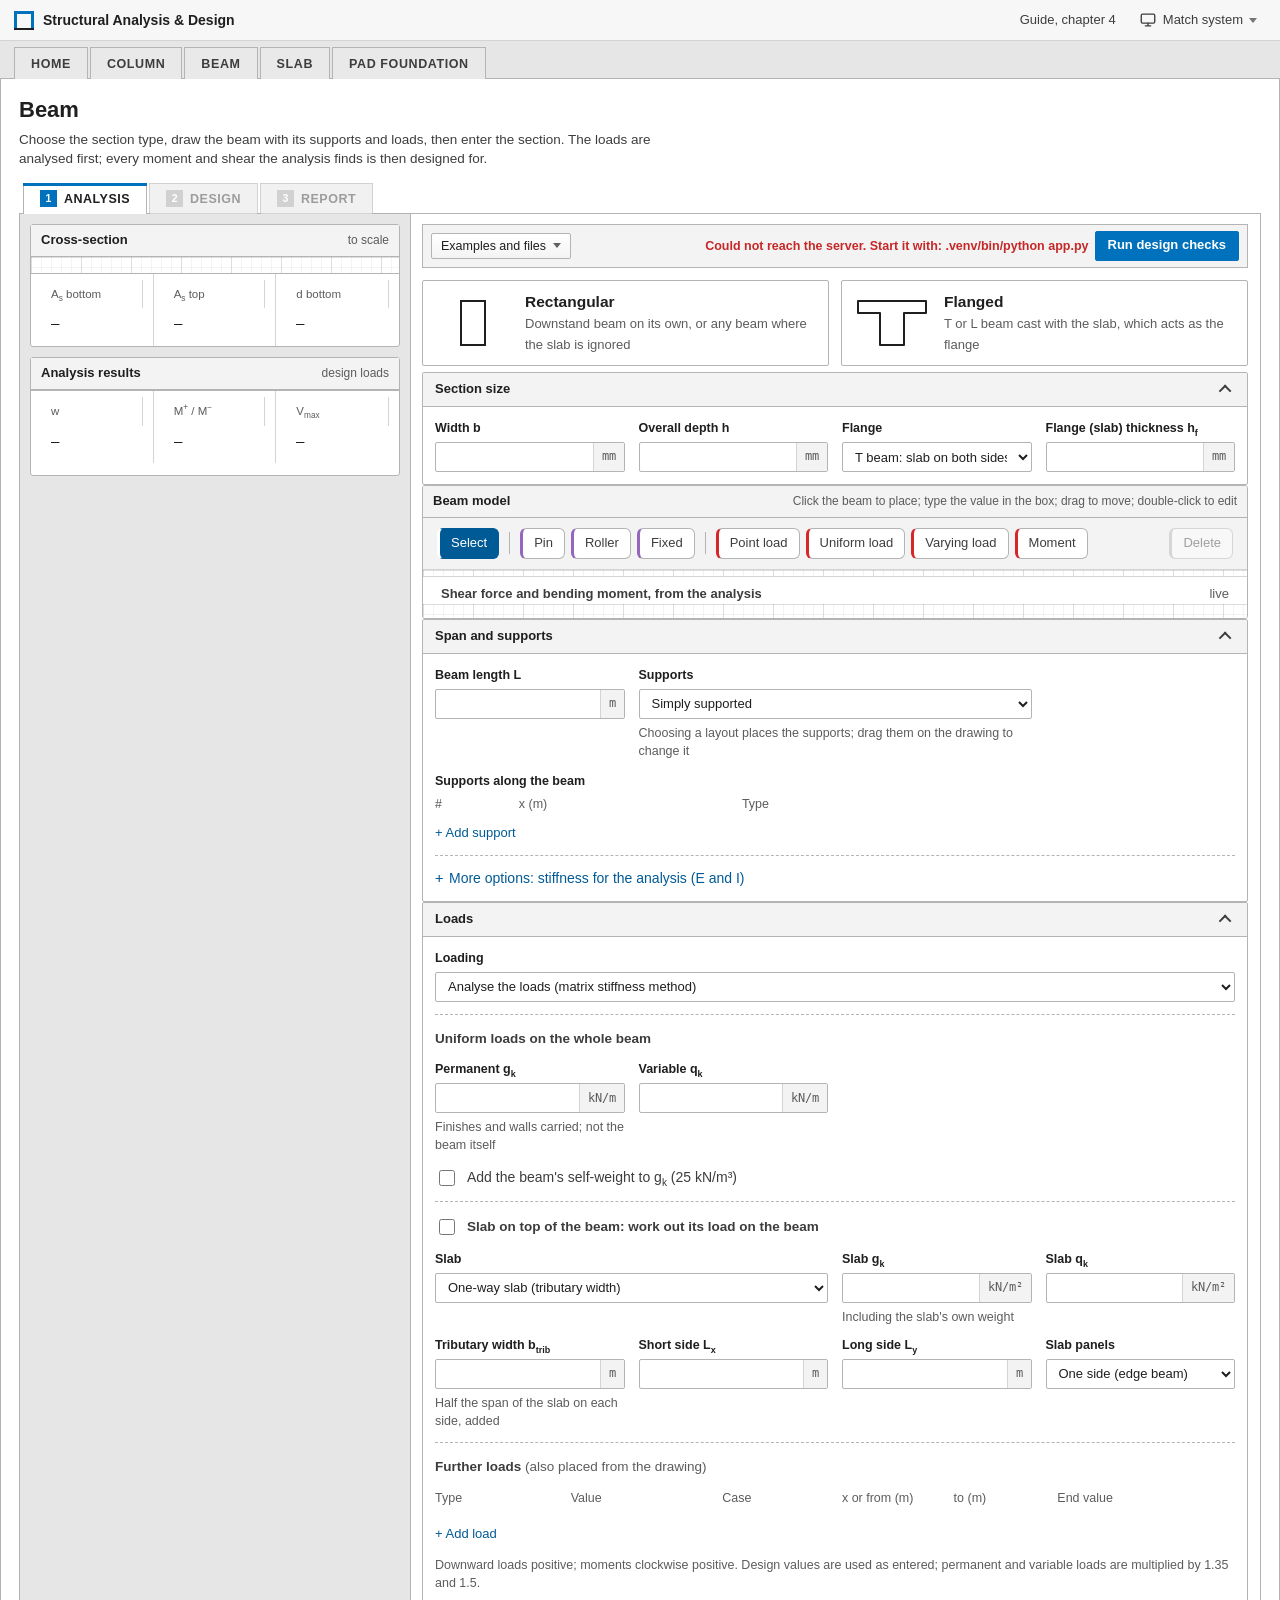
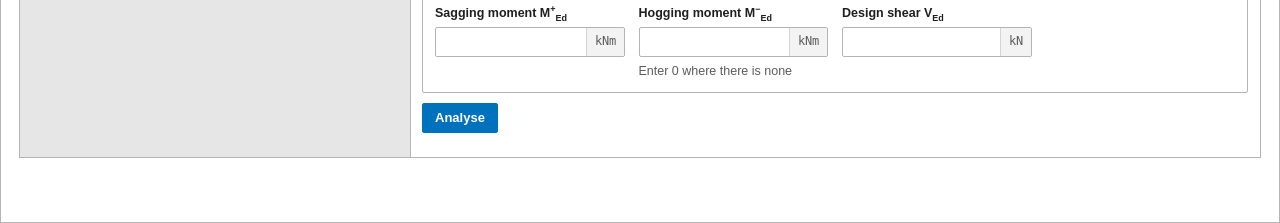
==== commit a62888c7: "Elisha: a desktop engineering app after Elisha's MATLAB suite, not a restyle of main Structure, not " ====
--- a/static/beam.html
+++ b/static/beam.html
@@ -3,15 +3,15 @@
 <head>
   <meta charset="utf-8">
   <meta name="viewport" content="width=device-width, initial-scale=1">
-  <title>Beam · RC Studio</title>
+  <title>Beam · Structural Analysis &amp; Design</title>
   <script>(function(){var p="system";try{p=localStorage.getItem("ec2.theme")||"system"}catch(e){}var d=p==="dark"||(p!=="light"&&window.matchMedia&&matchMedia("(prefers-color-scheme: dark)").matches);document.documentElement.dataset.theme=d?"dark":"light"})();</script>
-  <link rel="icon" href="data:image/svg+xml,%3Csvg xmlns='http://www.w3.org/2000/svg' viewBox='0 0 32 32'%3E%3Crect width='32' height='32' rx='5' fill='%231d2125'/%3E%3Crect x='6' y='6' width='20' height='20' rx='2' fill='none' stroke='%23e9ebe7' stroke-width='3'/%3E%3Crect x='12' y='12' width='8' height='8' rx='1.5' fill='%23f2b705'/%3E%3C/svg%3E">
+  <link rel="icon" href="data:image/svg+xml,%3Csvg xmlns='http://www.w3.org/2000/svg' viewBox='0 0 32 32'%3E%3Crect width='32' height='32' rx='3' fill='%23ffffff'/%3E%3Cpath d='M7 27V8h18v19' fill='none' stroke='%230072bd' stroke-width='4'/%3E%3Cpath d='M3 28h26' stroke='%231f1f1f' stroke-width='2.5'/%3E%3C/svg%3E">
   <link rel="stylesheet" href="/static/css/base.css">
   <link rel="stylesheet" href="/static/css/form.css">
 </head>
 <body>
   <header class="topbar">
-    <a class="brand" href="/"><span class="brand-mark" aria-hidden="true"></span><span class="brand-name">RC Studio</span></a>
+    <a class="brand" href="/"><span class="brand-mark" aria-hidden="true"></span><span class="brand-name">Structural Analysis &amp; Design</span></a>
     <nav class="crumbs" aria-label="Breadcrumb"><a href="/">Elements</a><span class="sep">/</span><span>Beam</span></nav>
     <span class="spacer"></span>
     <a class="link" href="/reference/guide.pdf#page=29" target="_blank" rel="noopener">Guide, chapter 4</a>
--- a/static/css/base.css
+++ b/static/css/base.css
@@ -1,261 +1,237 @@
-/* RC Studio: tokens, light/dark modes and shared components. */
-
-@font-face { font-family: "IBM Plex Sans"; src: url("../fonts/plex/IBMPlexSans-Regular.woff2") format("woff2"); font-weight: 400; font-display: swap; }
-@font-face { font-family: "IBM Plex Sans"; src: url("../fonts/plex/IBMPlexSans-Medium.woff2") format("woff2"); font-weight: 500; font-display: swap; }
-@font-face { font-family: "IBM Plex Sans"; src: url("../fonts/plex/IBMPlexSans-SemiBold.woff2") format("woff2"); font-weight: 600; font-display: swap; }
-@font-face { font-family: "IBM Plex Sans"; src: url("../fonts/plex/IBMPlexSans-Bold.woff2") format("woff2"); font-weight: 700; font-display: swap; }
-@font-face { font-family: "IBM Plex Mono"; src: url("../fonts/plex/IBMPlexMono-Regular.woff2") format("woff2"); font-weight: 400; font-display: swap; }
-@font-face { font-family: "IBM Plex Mono"; src: url("../fonts/plex/IBMPlexMono-Medium.woff2") format("woff2"); font-weight: 500; font-display: swap; }
-/* DejaVu covers any symbol Plex lacks (glyph-by-glyph fallback) */
+/* Structural Analysis & Design (branch Elisha): a desktop engineering app in the browser, after Elisha's MATLAB
+   "2D Structural Analysis Suite": grey window, white panels, MATLAB blue, square corners, module tabs.
+   See DESIGN-Elisha.md. Tokens, light/dark modes and shared components. */
+
+/* numbers in DejaVu Sans Mono, which also covers the engineering symbols the system font may lack */
+@font-face { font-family: "SAD Mono"; src: url("../fonts/DejaVuSansMono.ttf") format("truetype"); font-display: swap; }
 @font-face { font-family: "EC2 Symbols"; src: url("../fonts/DejaVuSans.ttf") format("truetype"); }
-
-/* RC Studio (Edwin): cement surfaces, a graphite tool frame and tag yellow as the one signal colour.
-   DejaVu Sans Condensed Bold for display type. See DESIGN-Edwin.md. */
-@font-face { font-family: "RC Display"; src: url("../fonts/DejaVuSansCondensed-Bold.ttf") format("truetype"); font-weight: 700; font-display: swap; }
 
 :root {
   color-scheme: light;
-  --bg: #e7e8e4;
-  --surface: #f7f7f4;
-  --surface-2: #eeefeb;
-  --surface-3: #e1e3de;
-  --line: #d9dbd5;
-  --line-strong: #bfc3bc;
-  --text: #1d2125;
-  --text-2: #3a4148;
-  --muted: #5b636b;
-  --accent: #7d5a00;
-  --accent-hover: #5f4400;
-  --accent-soft: #f6ebc4;
+  --bg: #e6e6e6;
+  --surface: #ffffff;
+  --surface-2: #f3f3f3;
+  --surface-3: #e9e9e9;
+  --line: #d4d4d4;
+  --line-strong: #b4b4b4;
+  --text: #1f1f1f;
+  --text-2: #3d3d3d;
+  --muted: #5c5c5c;
+  --accent: #005a96;
+  --accent-hover: #00426e;
+  --accent-soft: #dceaf6;
   --on-accent: #ffffff;
-  --signal: #f2b705;
-  --signal-hover: #ffc824;
-  --on-signal: #1d2125;
-  --chrome: #1d2125;
-  --chrome-2: #272c31;
-  --chrome-line: #353b41;
-  --chrome-text: #e9ebe7;
-  --chrome-muted: #a3aab0;
-  --pass: #1f6b35;
-  --pass-soft: #e3efe6;
-  --fail: #b0261b;
-  --fail-soft: #f9e3e0;
-  --warn: #9a4a00;
-  --warn-soft: #f8e8d6;
-  --info: #2d5b8a;
-  --info-soft: #e2eaf4;
-  --na: #5f666c;
-  --na-soft: #e6e7e3;
-  --draw-ink: #1d2125;
-  --draw-muted: #646c73;
-  --draw-accent: #7d5a00;
-  --draw-rule: #d9dbd5;
-  --draw-concrete: #dfe0db;
-  --draw-grain: #b2b6ae;
-  --draw-steel: #1d2125;
-  --draw-load: #d22c2c;
-  --draw-sfd: #2563eb;
-  --draw-bmd: #08875e;
-  --draw-react: #7c3aed;
-  --draw-defl: #c2410c;
-  --draw-node: #ea580c;
-  --draw-elem: #0d8478;
-  --draw-dof: #4f46e5;
-  --shadow-1: 0 1px 0 rgb(29 33 37 / 0.06);
-  --shadow-2: 0 1px 0 rgb(29 33 37 / 0.08), 0 18px 40px -22px rgb(29 33 37 / 0.45);
-  --ring: 0 0 0 2px var(--surface), 0 0 0 4px var(--text);
-  --font-ui: "IBM Plex Sans", "EC2 Symbols", system-ui, sans-serif;
-  --font-mono: "IBM Plex Mono", "EC2 Symbols", ui-monospace, monospace;
-  --font-display: "RC Display", "IBM Plex Sans", "EC2 Symbols", sans-serif;
-  --radius: 4px;
-  --radius-lg: 6px;
-  --side-w: 248px;
+  --blue: #0072bd;
+  --blue-hover: #005d9a;
+  --orange: #d95319;
+  --title: #f7f7f7;
+  --pass: #276d2b;
+  --pass-soft: #e3f1e4;
+  --fail: #c62828;
+  --fail-soft: #fbe4e4;
+  --warn: #b84300;
+  --warn-soft: #fdeadb;
+  --info: #1565c0;
+  --info-soft: #e1ecfa;
+  --na: #666666;
+  --na-soft: #ececec;
+  --draw-ink: #1f1f1f;
+  --draw-muted: #6b6b6b;
+  --draw-accent: #0072bd;
+  --draw-rule: #d4d4d4;
+  --draw-concrete: #e4e4e4;
+  --draw-grain: #b8b8b8;
+  --draw-steel: #1f1f1f;
+  --draw-load: #d62728;
+  --draw-sfd: #1f77b4;
+  --draw-bmd: #2ca02c;
+  --draw-react: #9467bd;
+  --draw-defl: #d95319;
+  --draw-node: #d95319;
+  --draw-elem: #0072bd;
+  --draw-dof: #7e2f8e;
+  --grid-minor: rgb(0 0 0 / 0.045);
+  --grid-major: rgb(0 0 0 / 0.09);
+  --shadow-1: none;
+  --shadow-2: 0 6px 18px rgb(0 0 0 / 0.18);
+  --ring: 0 0 0 2px var(--blue);
+  --font-ui: "Segoe UI", "Helvetica Neue", Helvetica, Arial, "EC2 Symbols", sans-serif;
+  --font-mono: "SAD Mono", "EC2 Symbols", ui-monospace, monospace;
+  --font-display: var(--font-ui);
+  --radius: 2px;
+  --radius-lg: 3px;
 }
 
 :root[data-theme="dark"] {
   color-scheme: dark;
-  --bg: #16191c;
-  --surface: #1f2327;
-  --surface-2: #272c31;
-  --surface-3: #30363c;
-  --line: #2e3439;
-  --line-strong: #434a51;
-  --text: #eceeeb;
-  --text-2: #c9ced2;
-  --muted: #9aa2a9;
-  --accent: #f5c130;
-  --accent-hover: #ffd35c;
-  --accent-soft: #3a3217;
-  --on-accent: #1d2125;
-  --signal: #f5c130;
-  --signal-hover: #ffd35c;
-  --on-signal: #1d2125;
-  --chrome: #101316;
-  --chrome-2: #1b1f23;
-  --chrome-line: #2a3035;
-  --chrome-text: #e9ebe7;
-  --chrome-muted: #9aa2a9;
-  --pass: #6fcd88;
-  --pass-soft: #1c3324;
-  --fail: #f2826f;
-  --fail-soft: #3d2320;
-  --warn: #f39a50;
-  --warn-soft: #3b2a1a;
-  --info: #8fb4e0;
-  --info-soft: #1f2e40;
-  --na: #959da3;
-  --na-soft: #2a3035;
-  --draw-ink: #e3e6e2;
-  --draw-muted: #9aa2a9;
-  --draw-accent: #f5c130;
-  --draw-rule: #343a40;
-  --draw-concrete: #2c3237;
-  --draw-grain: #4c545a;
-  --draw-steel: #eceeeb;
-  --draw-load: #f87171;
-  --draw-sfd: #60a5fa;
-  --draw-bmd: #34d399;
-  --draw-react: #a78bfa;
-  --draw-defl: #fb923c;
-  --draw-node: #fb923c;
-  --draw-elem: #2dd4bf;
-  --draw-dof: #818cf8;
-  --shadow-1: 0 1px 0 rgb(0 0 0 / 0.4);
-  --shadow-2: 0 1px 0 rgb(0 0 0 / 0.5), 0 18px 40px -20px rgb(0 0 0 / 0.75);
-  --ring: 0 0 0 2px var(--bg), 0 0 0 4px var(--signal);
+  --bg: #1e1e1e;
+  --surface: #2a2a2a;
+  --surface-2: #323232;
+  --surface-3: #3a3a3a;
+  --line: #3c3c3c;
+  --line-strong: #555555;
+  --text: #e8e8e8;
+  --text-2: #c8c8c8;
+  --muted: #a0a0a0;
+  --accent: #4ea1e3;
+  --accent-hover: #7bbbed;
+  --accent-soft: #1d3346;
+  --on-accent: #111111;
+  --blue: #4ea1e3;
+  --blue-hover: #6fb4ea;
+  --orange: #f07a3c;
+  --title: #252525;
+  --pass: #6bc46f;
+  --pass-soft: #1f3322;
+  --fail: #f2766b;
+  --fail-soft: #3d2222;
+  --warn: #ffa057;
+  --warn-soft: #3d2c1d;
+  --info: #7fb2f0;
+  --info-soft: #1d2d42;
+  --na: #a3a3a3;
+  --na-soft: #333333;
+  --draw-ink: #e3e3e3;
+  --draw-muted: #a0a0a0;
+  --draw-accent: #4ea1e3;
+  --draw-rule: #444444;
+  --draw-concrete: #383838;
+  --draw-grain: #5a5a5a;
+  --draw-steel: #e8e8e8;
+  --draw-load: #ff6b6b;
+  --draw-sfd: #5aa9e6;
+  --draw-bmd: #5cc85c;
+  --draw-react: #b897e0;
+  --draw-defl: #f07a3c;
+  --draw-node: #f07a3c;
+  --draw-elem: #4ea1e3;
+  --draw-dof: #c08ad6;
+  --grid-minor: rgb(255 255 255 / 0.04);
+  --grid-major: rgb(255 255 255 / 0.08);
+  --shadow-2: 0 6px 18px rgb(0 0 0 / 0.55);
 }
 
 * { box-sizing: border-box; }
 [hidden] { display: none !important; }
 html { -webkit-text-size-adjust: 100%; }
-body {
-  margin: 0;
-  font-family: var(--font-ui);
-  font-size: 15px;
-  line-height: 1.5;
-  color: var(--text);
-  background: var(--bg);
-  -webkit-font-smoothing: antialiased;
-}
-:root[data-theme="dark"] body { font-weight: 350; }
+body { margin: 0; font-family: var(--font-ui); font-size: 14px; line-height: 1.45; color: var(--text); background: var(--bg); }
 a { color: var(--accent); text-underline-offset: 2px; }
 a:hover { color: var(--accent-hover); }
 sub, sup { font-size: 72%; line-height: 0; }
 .num, .mono { font-family: var(--font-mono); font-variant-numeric: tabular-nums; }
 .muted { color: var(--muted); }
-:focus-visible { outline: none; box-shadow: var(--ring); border-radius: 4px; }
-
-/* ------------------------------------------------------------ shell: graphite sidebar (top bar on phones) */
-body { padding-left: var(--side-w); }
+:focus-visible { outline: none; box-shadow: var(--ring); }
+
+/* ------------------------------------------------------------ shell: title bar and module tabs */
 .topbar {
-  position: fixed; inset: 0 auto 0 0; z-index: 30; width: var(--side-w);
-  display: flex; flex-direction: column; gap: 4px; padding: 22px 14px 16px;
-  background: var(--chrome); color: var(--chrome-text); overflow-y: auto;
-}
-.brand { display: flex; align-items: center; gap: 11px; padding: 0 8px 18px; color: var(--chrome-text); text-decoration: none; }
-.brand:hover { color: var(--chrome-text); }
-/* the mark: a column cross-section with its four corner bars, the bar tagged in yellow */
-.brand-mark { width: 26px; height: 26px; flex: none; border-radius: 3px; background: var(--chrome-text); position: relative;
-  box-shadow: inset 0 0 0 3px var(--chrome-text), inset 0 0 0 5px var(--chrome); }
-.brand-mark::after { content: ""; position: absolute; left: 8px; top: 8px; width: 10px; height: 10px; border-radius: 2px; background: var(--signal); }
-.brand-name { font-family: var(--font-display); font-size: 21px; letter-spacing: 0.2px; line-height: 1; }
-.topbar .crumbs, .topbar .spacer { display: none; }
-.side-nav { display: flex; flex-direction: column; gap: 2px; flex: 1; }
-.nav-group { margin: 16px 8px 6px; font-size: 12.5px; color: var(--chrome-muted); }
-.nav-item { position: relative; display: flex; align-items: baseline; gap: 10px; padding: 8px 10px 8px 14px; border-radius: var(--radius);
-  color: var(--chrome-text); text-decoration: none; font-size: 15px; }
-a.nav-item:hover { color: var(--chrome-text); background: var(--chrome-2); }
-.nav-item[aria-current="page"] { background: var(--chrome-2); font-weight: 600; }
-.nav-item[aria-current="page"]::before { content: ""; position: absolute; left: 0; top: 7px; bottom: 7px; width: 4px; border-radius: 2px; background: var(--signal); }
-.nav-item .nav-name { flex: 1; }
-.nav-ch { font-size: 12.5px; color: var(--chrome-muted); font-variant-numeric: tabular-nums; }
-.nav-item.is-planned { color: var(--chrome-muted); cursor: default; }
-.nav-item.is-planned .nav-ch { opacity: .75; }
-.topbar .link { margin: 12px 0 4px; padding: 8px 10px; border-top: 1px solid var(--chrome-line); padding-top: 14px;
-  color: var(--chrome-muted); font-size: 14px; text-decoration: none; }
-.topbar .link:hover { color: var(--chrome-text); text-decoration: underline; text-decoration-color: var(--signal); }
-.topbar .btn.theme-button { align-self: flex-start; margin-left: 2px; color: var(--chrome-muted); }
-.topbar .btn.theme-button:hover { background: var(--chrome-2); color: var(--chrome-text); }
-.topbar :focus-visible { box-shadow: 0 0 0 2px var(--signal); }
-.nav-toggle { display: none; }
-/* crumbs shown on the run and report pages, above the title */
-.crumbs { display: flex; gap: 8px; align-items: center; font-size: 14px; color: var(--muted); }
+  position: sticky; top: 0; z-index: 30;
+  display: grid; grid-template-columns: auto minmax(0, 1fr) auto auto; align-items: center; column-gap: 14px;
+  padding: 0 14px; background: var(--title);
+}
+/* the module tabs sit on the bar's bottom line: the selected one covers it */
+.module-tabs { box-shadow: inset 0 -1px var(--line-strong); }
+.brand { display: flex; align-items: center; gap: 9px; height: 40px; color: var(--text); text-decoration: none; }
+.brand:hover { color: var(--text); }
+/* the mark: a frame (two columns and a beam) in MATLAB blue */
+.brand-mark { position: relative; width: 20px; height: 18px; flex: none; border: 3px solid var(--blue); border-bottom: 0; }
+.brand-mark::after { content: ""; position: absolute; left: -3px; right: -3px; bottom: -1px; height: 2px; background: var(--text); }
+.brand-name { font-size: 14px; font-weight: 600; }
+.topbar .crumbs { display: none; }
+.topbar .spacer { min-width: 0; }
+.topbar .link { color: var(--text-2); font-size: 13px; text-decoration: none; }
+.topbar .link:hover { color: var(--accent); text-decoration: underline; }
+.topbar .btn.theme-button { height: 28px; padding: 0 8px; font-size: 13px; }
+.module-tabs { grid-column: 1 / -1; display: flex; gap: 2px; margin: 0 -14px; padding: 6px 14px 0; background: var(--bg);
+  border-top: 1px solid var(--line); overflow-x: auto; scrollbar-width: none; }
+.module-tabs::-webkit-scrollbar { display: none; }
+.module-tabs a {
+  position: relative; padding: 7px 16px 6px; border: 1px solid var(--line-strong); border-bottom: 0; background: var(--surface-3);
+  color: var(--text-2); font-size: 12.5px; font-weight: 600; letter-spacing: .6px; text-transform: uppercase; text-decoration: none;
+  white-space: nowrap; flex: none;
+}
+.module-tabs a:hover { background: var(--surface); color: var(--text); }
+.module-tabs a[aria-current="page"] { background: var(--surface); color: var(--text); }
+.module-tabs a[aria-current="page"]::before { content: ""; position: absolute; left: -1px; right: -1px; top: -1px; height: 3px; background: var(--orange); }
+.crumbs { display: flex; gap: 8px; align-items: center; font-size: 13px; color: var(--muted); }
 .crumbs a { color: var(--muted); }
-.crumbs .sep { opacity: .5; }
-
-.page { max-width: 1180px; margin: 0 auto; padding: 40px 36px 72px; }
-.page-head { margin-bottom: 26px; }
-.context { color: var(--muted); font-size: 14px; margin: 0 0 6px; }
-h1 { font-family: var(--font-display); font-size: clamp(29px, 3.4vw, 37px); line-height: 1.08; font-weight: 700; letter-spacing: 0; margin: 0 0 10px; }
-h2 { font-family: var(--font-display); font-size: 23px; font-weight: 700; letter-spacing: 0.1px; margin: 40px 0 14px; }
-h3 { font-size: 16px; font-weight: 600; margin: 0; }
-.lede { color: var(--text-2); max-width: 64ch; margin: 0; font-size: 16px; }
-
-/* ------------------------------------------------------------ panels */
-.panel { background: var(--surface); border: 1px solid var(--line); border-radius: var(--radius-lg); }
-.panel-head { display: flex; align-items: center; gap: 12px; padding: 14px 18px; border-bottom: 1px solid var(--line); }
-.panel-head .hint { margin-left: auto; color: var(--muted); font-size: 13px; }
-.panel-body { padding: 18px; }
+
+.page { max-width: 1440px; margin: 0 auto; padding: 18px 18px 64px; background: var(--surface); border: 1px solid var(--line-strong);
+  border-top: 0; min-height: calc(100vh - 80px); }
+.page-head { margin-bottom: 14px; }
+.context { color: var(--muted); font-size: 13px; margin: 0 0 4px; }
+h1 { font-size: 22px; line-height: 1.2; font-weight: 600; margin: 0 0 6px; }
+h2 { font-size: 17px; font-weight: 600; margin: 28px 0 10px; }
+h3 { font-size: 14px; font-weight: 600; margin: 0; }
+.lede { color: var(--text-2); max-width: 90ch; margin: 0; font-size: 13.5px; }
+
+/* ------------------------------------------------------------ panels: titled boxes */
+.panel { background: var(--surface); border: 1px solid var(--line-strong); border-radius: var(--radius-lg); }
+.panel-head { display: flex; align-items: center; gap: 12px; min-height: 32px; padding: 5px 10px; background: var(--surface-2);
+  border-bottom: 1px solid var(--line-strong); }
+.panel-head h3 { font-size: 13px; }
+.panel-head .hint { margin-left: auto; color: var(--muted); font-size: 12px; }
+.panel-body { padding: 12px; }
 
 /* ------------------------------------------------------------ buttons */
 .btn {
-  display: inline-flex; align-items: center; justify-content: center; gap: 8px;
-  height: 38px; padding: 0 16px; border-radius: var(--radius);
-  border: 1px solid var(--line-strong); background: var(--surface); color: var(--text);
-  font: inherit; font-size: 14px; font-weight: 500; cursor: pointer; text-decoration: none; white-space: nowrap;
-}
-.btn:hover { border-color: var(--muted); color: var(--text); }
-.btn.primary { background: var(--signal); border-color: var(--signal); color: var(--on-signal); font-weight: 600; }
-.btn.primary:hover { background: var(--signal-hover); border-color: var(--signal-hover); color: var(--on-signal); }
+  display: inline-flex; align-items: center; justify-content: center; gap: 7px;
+  height: 30px; padding: 0 12px; border-radius: var(--radius);
+  border: 1px solid var(--line-strong); background: linear-gradient(var(--surface), var(--surface-2)); color: var(--text);
+  font: inherit; font-size: 13px; font-weight: 500; cursor: pointer; text-decoration: none; white-space: nowrap;
+}
+.btn:hover { border-color: var(--blue); color: var(--text); background: var(--accent-soft); }
+.btn.primary { background: var(--blue); border-color: var(--blue); color: var(--on-accent); font-weight: 600; }
+.btn.primary:hover { background: var(--blue-hover); border-color: var(--blue-hover); color: var(--on-accent); }
 .btn.quiet { border-color: transparent; background: transparent; color: var(--text-2); }
-.btn.quiet:hover { background: var(--surface-2); }
-.btn.small { height: 32px; padding: 0 12px; font-size: 13.5px; }
+.btn.quiet:hover { background: var(--surface-3); border-color: transparent; }
+.btn.small { height: 26px; padding: 0 9px; font-size: 12.5px; }
 .btn:disabled { opacity: .5; cursor: default; }
 .btn .caret { width: 0; height: 0; border-left: 4px solid transparent; border-right: 4px solid transparent; border-top: 5px solid currentColor; opacity: .7; }
-.actions { display: flex; flex-wrap: wrap; gap: 10px; align-items: center; }
+.actions { display: flex; flex-wrap: wrap; gap: 8px; align-items: center; }
 
 /* ------------------------------------------------------------ menus and pop-overs */
 [popover].menu, [popover].pop {
   margin: 0; inset: auto; position: fixed;
   background: var(--surface); color: var(--text);
   border: 1px solid var(--line-strong); border-radius: var(--radius);
-  box-shadow: var(--shadow-2); padding: 6px;
-}
-[popover].menu { min-width: 220px; }
-[popover].pop { width: min(420px, calc(100vw - 24px)); padding: 16px; }
+  box-shadow: var(--shadow-2); padding: 4px;
+}
+[popover].menu { min-width: 230px; }
+[popover].pop { width: min(420px, calc(100vw - 24px)); padding: 14px; }
 .menu button, .menu a {
-  display: flex; width: 100%; align-items: center; gap: 10px; padding: 8px 10px;
-  border: 0; border-radius: 6px; background: none; color: var(--text); font: inherit; font-size: 14px;
+  display: flex; width: 100%; align-items: center; gap: 10px; padding: 6px 10px;
+  border: 0; border-radius: 0; background: none; color: var(--text); font: inherit; font-size: 13px;
   text-align: left; text-decoration: none; cursor: pointer;
 }
-.menu button:hover, .menu a:hover { background: var(--surface-2); color: var(--text); }
+.menu button:hover, .menu a:hover { background: var(--blue); color: var(--on-accent); }
+.menu button:hover .sub { color: inherit; }
 .menu button:has(.sub) { flex-wrap: wrap; row-gap: 0; }
-.menu .sub { flex-basis: 100%; color: var(--muted); font-size: 12.5px; }
-.menu hr { border: 0; border-top: 1px solid var(--line); margin: 6px 4px; }
-.menu button[aria-checked="true"]::after { content: "✓"; margin-left: auto; color: var(--accent); }
+.menu .sub { flex-basis: 100%; color: var(--muted); font-size: 12px; }
+.menu hr { border: 0; border-top: 1px solid var(--line); margin: 4px 2px; }
+.menu button[aria-checked="true"]::after { content: "✓"; margin-left: auto; }
 .theme-button { gap: 6px; }
 .theme-button svg { flex: none; }
-.pop h4 { margin: 0 0 4px; font-size: 15px; font-weight: 600; }
-.pop p { margin: 0 0 12px; color: var(--muted); font-size: 13px; }
-
-/* ------------------------------------------------------------ status */
-.status { display: inline-flex; align-items: center; gap: 6px; font-size: 13px; font-weight: 500; white-space: nowrap; }
-.status::before { content: ""; width: 8px; height: 8px; border-radius: 50%; background: currentColor; flex: none; }
+.pop h4 { margin: 0 0 4px; font-size: 14px; font-weight: 600; }
+.pop p { margin: 0 0 10px; color: var(--muted); font-size: 12.5px; }
+
+/* ------------------------------------------------------------ status: square markers, as in a data table */
+.status { display: inline-flex; align-items: center; gap: 6px; font-size: 12.5px; font-weight: 600; white-space: nowrap; }
+.status::before { content: ""; width: 9px; height: 9px; background: currentColor; flex: none; }
 .status.pass { color: var(--pass); }
 .status.fail { color: var(--fail); }
 .status.warn { color: var(--warn); }
 .status.info { color: var(--info); }
 .status.na { color: var(--na); }
 
-.meter { display: flex; align-items: center; gap: 10px; }
-.meter .track { position: relative; flex: 1; height: 6px; border-radius: 3px; background: var(--surface-3); overflow: hidden; }
-.meter .track span { position: absolute; inset: 0 auto 0 0; border-radius: 3px; background: var(--pass); }
+.meter { display: flex; align-items: center; gap: 8px; }
+.meter .track { position: relative; flex: 1; height: 10px; background: var(--surface-3); border: 1px solid var(--line); overflow: hidden; }
+.meter .track span { position: absolute; inset: 0 auto 0 0; background: var(--pass); }
 .meter .track span.warn { background: var(--warn); }
 .meter .track span.fail { background: var(--fail); }
-.meter .val { font-family: var(--font-mono); font-size: 13px; min-width: 40px; text-align: right; }
-
-.notice { margin-top: 36px; color: var(--muted); font-size: 13px; max-width: 72ch; }
-.empty { padding: 48px 0; color: var(--muted); }
+.meter .val { font-family: var(--font-mono); font-size: 12px; min-width: 40px; text-align: right; }
+
+.notice { margin-top: 28px; color: var(--muted); font-size: 12.5px; max-width: 90ch; }
+.empty { padding: 40px 0; color: var(--muted); }
 
 /* ------------------------------------------------------------ drawings */
 svg text { font-family: var(--font-ui); }
@@ -264,58 +240,85 @@
 svg .part.is-fail { stroke: var(--fail) !important; }
 svg .bars.is-fail circle { fill: var(--fail) !important; }
 svg .part.is-hl { filter: drop-shadow(0 0 4px var(--accent)); }
+/* graph paper behind every drawing, like the axes of the desktop app */
+.graph-paper, .preview .panel-body, .figure .panel-body, .live-diagrams, .model-panel .canvas-host {
+  background-color: var(--surface);
+  background-image:
+    linear-gradient(var(--grid-major) 1px, transparent 1px), linear-gradient(90deg, var(--grid-major) 1px, transparent 1px),
+    linear-gradient(var(--grid-minor) 1px, transparent 1px), linear-gradient(90deg, var(--grid-minor) 1px, transparent 1px);
+  background-size: 50px 50px, 50px 50px, 10px 10px, 10px 10px;
+}
 
 @media (max-width: 720px) {
-  body { padding-left: 0; }
-  .topbar { position: sticky; inset: auto; top: 0; width: auto; height: 56px; flex-direction: row; align-items: center;
-    gap: 12px; padding: 0 16px; overflow: visible; }
-  .brand { padding: 0; }
-  .brand-name { font-size: 19px; }
-  .nav-toggle { display: inline-flex; align-items: center; gap: 9px; margin-left: auto; height: 36px; padding: 0 12px;
-    border: 1px solid var(--chrome-line); border-radius: var(--radius); background: transparent; color: var(--chrome-text);
-    font: inherit; font-size: 14px; cursor: pointer; }
-  .nav-toggle-icon { width: 16px; height: 2px; background: currentColor; box-shadow: 0 -5px 0 currentColor, 0 5px 0 currentColor; }
-  .nav-open .nav-toggle-icon { box-shadow: none; transform: rotate(45deg); }
-  .nav-open .nav-toggle-icon::after { content: ""; display: block; width: 16px; height: 2px; background: currentColor; transform: rotate(-90deg); }
-  .side-nav, .topbar .link, .topbar .theme-button { display: none; }
-  .nav-open .side-nav { display: flex; position: fixed; inset: 56px 0 0 0; overflow-y: auto;
-    padding: 6px 14px 76px; background: var(--chrome); border-top: 1px solid var(--chrome-line); }
-  .nav-open body { overflow: hidden; }
-  .nav-open .topbar .link { display: block; position: fixed; left: 14px; bottom: 14px; margin: 0; border: 0; padding: 8px 10px; z-index: 31; }
-  .nav-open .topbar .theme-button { display: inline-flex; position: fixed; right: 14px; bottom: 14px; z-index: 31; }
-  .page { padding: 24px 16px 56px; }
+  .topbar { padding: 0 10px; column-gap: 10px; }
+  .topbar .link, .theme-label { display: none; }
+  .module-tabs { margin: 0 -10px; padding: 6px 10px 0; }
+  .module-tabs a { padding: 7px 11px 6px; font-size: 11.5px; letter-spacing: .3px; }
+  .page { padding: 14px 12px 56px; border-left: 0; border-right: 0; }
 }
 @media (prefers-reduced-motion: reduce) {
   *, *::before, *::after { animation: none !important; transition: none !important; }
 }
 @media print {
   .topbar, .no-print { display: none !important; }
-  body { background: #fff; padding-left: 0; }
+  body { background: #fff; }
+  .page { border: 0; }
 }
 
 /* figures drawn from the server's figure descriptions */
 .fig-spec .fig-text { font-family: var(--font-ui); font-variant-numeric: tabular-nums; }
 
-/* figures and data tables, shared by the report page and the beam page's analysis results */
-.figures { display: grid; grid-template-columns: repeat(2, minmax(0, 1fr)); gap: 16px; }
+/* figures and data tables, shared by the report page and the analysis results */
+.figures { display: grid; grid-template-columns: repeat(2, minmax(0, 1fr)); gap: 12px; }
 .figure { margin: 0; }
-.figure .panel-body { padding: 8px 10px; }
+.figure .panel-body { padding: 8px; }
 .figure svg { width: 100%; height: auto; display: block; }
-.figure figcaption { font-size: 13px; color: var(--muted); padding: 0 18px 14px; }
-/* beam analysis: full-width figures and data tables */
+.figure figcaption { font-size: 12.5px; color: var(--muted); padding: 6px 12px 10px; border-top: 1px solid var(--line); }
 .figures .wide { grid-column: 1 / -1; }
 .data-wrap { overflow-x: auto; }
-/* design values strip above the analysis figures (form pages and report) */
-.analysis-env-grid { display: grid; grid-template-columns: repeat(auto-fit, minmax(130px, 1fr)); gap: 10px; margin: 14px 0; }
-.analysis-env-item { background: var(--surface-2); border: 1px solid var(--line); border-radius: var(--radius); padding: 10px 12px; }
-.analysis-env-item .k { font-size: 12px; color: var(--muted); }
-.analysis-env-item .v { font-family: var(--font-mono); font-size: 15px; font-weight: 600; color: var(--text); margin-top: 2px; }
-.analysis-env-item .sub { font-size: 11.5px; color: var(--muted); margin-top: 1px; }
-.data { width: 100%; border-collapse: collapse; font-size: 14px; }
-.data th { text-align: left; font-weight: 600; color: var(--muted); font-size: 13px; padding: 7px 10px; border-bottom: 1.5px solid var(--line-strong); }
-.data td { padding: 6px 10px; border-bottom: 1px solid var(--line); }
-.data .num { text-align: right; font-family: var(--font-mono); font-size: 13.5px; }
-.data-note { color: var(--muted); font-size: 12.5px; margin: 6px 10px 0; }
-.data-lede { margin: 4px 10px 10px; font-size: 14px; }
-.data-wrap + .data-wrap { margin-top: 14px; }
+.analysis-env-grid { display: grid; grid-template-columns: repeat(auto-fit, minmax(130px, 1fr)); gap: 0; margin: 12px 0; border: 1px solid var(--line-strong); }
+.analysis-env-item { background: var(--surface); border-right: 1px solid var(--line); padding: 8px 10px; }
+.analysis-env-item .k { font-size: 11.5px; color: var(--muted); }
+.analysis-env-item .v { font-family: var(--font-mono); font-size: 14px; font-weight: 600; color: var(--text); margin-top: 2px; }
+.analysis-env-item .sub { font-size: 11px; color: var(--muted); margin-top: 1px; }
+/* tables in the style of a desktop data grid: header band, ruled rows, alternate shading */
+.data { width: 100%; border-collapse: collapse; font-size: 13px; border: 1px solid var(--line-strong); }
+.data th { text-align: left; font-weight: 600; color: var(--text); font-size: 12.5px; padding: 6px 8px; background: var(--surface-3);
+  border: 1px solid var(--line-strong); }
+.data td { padding: 5px 8px; border: 1px solid var(--line); }
+.data tbody tr:nth-child(even) td { background: var(--surface-2); }
+.data .num { text-align: right; font-family: var(--font-mono); font-size: 12.5px; }
+.data-note { color: var(--muted); font-size: 12px; margin: 6px 2px 0; }
+.data-lede { margin: 4px 2px 8px; font-size: 13px; }
+.data-wrap + .data-wrap { margin-top: 12px; }
 @media (max-width: 1000px) { .figures { grid-template-columns: minmax(0, 1fr); } }
+
+/* ------------------------------------------------------------ results: gauge, verdict, counts, results grid */
+.results-head { display: grid; grid-template-columns: auto minmax(0, 1fr); gap: 18px; align-items: center; }
+.gauge { display: block; flex: none; }
+.gauge-track { fill: none; stroke: var(--surface-3); stroke-width: 12; }
+.gauge-arc { fill: none; stroke-width: 12; stroke-linecap: butt; transition: stroke-dasharray .6s ease-out; }
+.gauge-arc.pass { stroke: var(--pass); }
+.gauge-arc.warn { stroke: var(--warn); }
+.gauge-arc.fail { stroke: var(--fail); }
+.gauge-value { font-family: var(--font-mono); font-size: 24px; font-weight: 700; fill: var(--text); }
+.gauge-label { font-family: var(--font-ui); font-size: 11px; fill: var(--muted); }
+.results-verdict { display: grid; gap: 6px; min-width: 0; }
+.results-title { margin: 0; font-size: 19px; font-weight: 700; line-height: 1.2; }
+.results-title.pass { color: var(--pass); }
+.results-title.fail { color: var(--fail); }
+.results-title.warn { color: var(--warn); }
+.results-gov { margin: 0; color: var(--text-2); font-size: 13.5px; }
+.chips-count { display: flex; flex-wrap: wrap; gap: 0; border: 1px solid var(--line-strong); width: fit-content; max-width: 100%; }
+.chip-count { display: inline-flex; align-items: center; height: 26px; padding: 0 10px; font-size: 12.5px; font-weight: 600;
+  border-right: 1px solid var(--line); background: var(--surface); }
+.chip-count:last-child { border-right: 0; }
+.chip-count.pass { color: var(--pass); }
+.chip-count.fail { color: var(--fail); }
+.chip-count.warn { color: var(--warn); }
+.chip-count.info { color: var(--info); }
+.chip-count.zero { color: var(--muted); font-weight: 400; }
+@media (max-width: 560px) {
+  .results-head { grid-template-columns: 1fr; justify-items: start; gap: 10px; }
+  .results-title { font-size: 17px; }
+}
--- a/static/css/form.css
+++ b/static/css/form.css
@@ -8,7 +8,7 @@
 .form-tools .spacer { flex: 1; }
 
 /* collapsible sections */
-.section { background: var(--surface); border: 1px solid var(--line); border-radius: var(--radius-lg); }
+.section { background: var(--surface); border: 1px solid var(--line); border-radius: var(--radius-lg); box-shadow: var(--shadow-1); }
 .section[open] { border-color: var(--line-strong); }
 .section > summary {
   display: grid; grid-template-columns: 150px minmax(0, 1fr) auto; gap: 16px; align-items: center;
@@ -17,10 +17,10 @@
 .section > summary::-webkit-details-marker { display: none; }
 .section > summary:hover { background: var(--surface-2); }
 .section[open] > summary { border-bottom: 1px solid var(--line); border-radius: var(--radius-lg) var(--radius-lg) 0 0; }
-.s-title { font-weight: 600; }
+.s-title { font-weight: 600; font-size: 15.5px; }
 .s-sum { color: var(--muted); font-size: 14px; font-family: var(--font-mono); white-space: nowrap; overflow: hidden; text-overflow: ellipsis; }
 .section[open] .s-sum { visibility: hidden; }
-.chev { width: 9px; height: 9px; border-right: 1.6px solid var(--muted); border-bottom: 1.6px solid var(--muted); transform: rotate(45deg) translateY(-2px); transition: transform .15s; }
+.chev { width: 9px; height: 9px; margin-right: 4px; border-right: 2px solid var(--text-2); border-bottom: 2px solid var(--text-2); transform: rotate(45deg) translateY(-2px); transition: transform .15s; }
 .section[open] .chev { transform: rotate(-135deg) translateY(-2px); }
 .section .bad { color: var(--fail); font-family: var(--font-ui); }
 .s-body { padding: 18px; display: grid; grid-template-columns: minmax(0, 1fr); gap: 16px; }
@@ -66,16 +66,15 @@
 .moments td:first-child { font-family: var(--font-mono); font-size: 14px; white-space: nowrap; width: 48px; }
 
 .form-bar {
-  position: sticky; bottom: 0; z-index: 5; margin-top: 6px;
-  display: flex; flex-wrap: wrap; gap: 10px; align-items: center; padding: 12px 14px;
-  background: color-mix(in srgb, var(--surface) 92%, transparent); backdrop-filter: blur(8px);
-  border: 1px solid var(--line-strong); border-radius: var(--radius-lg); box-shadow: var(--shadow-2);
+  order: -1; position: sticky; top: 81px; z-index: 6; margin: 0 0 4px;
+  display: flex; flex-wrap: wrap; gap: 6px; align-items: center; padding: 6px 8px;
+  background: var(--surface-2); border: 1px solid var(--line-strong);
 }
 .form-bar .spacer { flex: 1; }
-.form-message { font-size: 13.5px; color: var(--fail); font-weight: 500; }
+.form-message { font-size: 12.5px; color: var(--fail); font-weight: 600; }
 
 /* preview */
-.preview { position: sticky; top: 24px; display: grid; gap: 14px; }
+.preview { position: sticky; top: 90px; display: grid; gap: 14px; }
 .preview .panel-body { padding: 8px; }
 .preview svg { width: 100%; height: auto; display: block; }
 .stats { display: grid; grid-template-columns: repeat(3, 1fr); border-top: 1px solid var(--line); }
@@ -253,16 +252,22 @@
   margin-top: 12px;
 }
 
-/* workflow tabs */
-/* the bar line is an inset shadow so the active underline stays inside the bar: nothing overflows,
-   so no stray scrollbar; on narrow screens the tabs still scroll sideways */
-.tabs { display: flex; gap: 8px; box-shadow: inset 0 -2px 0 var(--line); margin-bottom: 20px; overflow-x: auto; overflow-y: hidden; scrollbar-width: thin; -webkit-overflow-scrolling: touch; }
-.tabs button[role="tab"] { display: inline-flex; align-items: center; gap: 8px; padding: 10px 16px; border: 0; border-bottom: 3px solid transparent; background: none; color: var(--muted); font: inherit; font-size: 15px; font-weight: 500; cursor: pointer; white-space: nowrap; transition: color .15s, border-color .15s; }
-.tabs button[role="tab"]:hover:not([aria-disabled="true"]) { color: var(--text); }
-.tabs button[role="tab"][aria-selected="true"] { color: var(--text); border-bottom-color: var(--accent); font-weight: 600; }
-.tabs button[role="tab"][aria-selected="true"] .step-num { background: var(--accent); color: var(--on-accent, #fff); }
-.tabs button[role="tab"][aria-disabled="true"] { opacity: .45; cursor: not-allowed; }
-.step-num { display: inline-flex; align-items: center; justify-content: center; width: 22px; height: 22px; border-radius: 50%; background: var(--surface-3); color: var(--muted); font-size: 12px; font-weight: 600; }
+/* workflow: ANALYSIS, DESIGN, REPORT as a boxed tab group joined to the page below it (the tab logic is unchanged) */
+.tabs { display: flex; gap: 2px; margin: 0; padding: 0 0 0 4px; box-shadow: inset 0 -1px var(--line-strong); overflow-x: auto; scrollbar-width: none; }
+.tabs::-webkit-scrollbar { display: none; }
+.tabs button[role="tab"] {
+  position: relative; flex: none; display: inline-flex; align-items: center; gap: 7px; padding: 6px 16px;
+  border: 1px solid var(--line-strong); border-bottom: 0; background: var(--surface-3); color: var(--text-2);
+  font: inherit; font-size: 12.5px; font-weight: 600; letter-spacing: .5px; text-transform: uppercase; cursor: pointer; white-space: nowrap;
+}
+.tabs button[role="tab"]:hover:not([aria-disabled="true"]) { background: var(--surface); color: var(--text); }
+.tabs button[role="tab"][aria-selected="true"] { background: var(--surface); color: var(--text); }
+.tabs button[role="tab"][aria-selected="true"]::before { content: ""; position: absolute; left: -1px; right: -1px; top: -1px; height: 3px; background: var(--blue); }
+.tabs button[role="tab"]:focus-visible { box-shadow: inset 0 0 0 2px var(--blue); }
+.tabs button[role="tab"][aria-disabled="true"] { color: var(--muted); cursor: not-allowed; opacity: .6; }
+.step-num { display: inline-grid; place-items: center; width: 17px; height: 17px; background: var(--line-strong); color: var(--surface);
+  font-size: 10.5px; font-weight: 700; letter-spacing: 0; }
+.tabs button[role="tab"][aria-selected="true"] .step-num { background: var(--blue); color: var(--on-accent); }
 
 .tab-panel { display: none; }
 .tab-panel.is-active { display: block; }
@@ -284,20 +289,22 @@
 .form-layout.report-active { grid-template-columns: minmax(0, 1fr); }
 .report-active .preview, .report-active .form-tools, .report-active .form-bar { display: none; }
 .design-values-box .panel-head { display: flex; align-items: center; justify-content: space-between; flex-wrap: wrap; gap: 10px; }
-.design-results-block { margin-top: 20px; padding: 18px; background: var(--surface); border: 1px solid var(--line-strong); border-radius: var(--radius-lg); }
+.design-results-block { margin-top: 20px; padding: 22px; background: var(--surface); border: 1px solid var(--line-strong); border-radius: var(--radius-lg); }
+.design-results-block .results-head { padding-bottom: 18px; margin-bottom: 4px; border-bottom: 1px solid var(--line); }
+.design-results-block .check-res sub, .design-results-block .check-res sup { font-family: var(--font-ui); }
 .design-verdict-head { font-size: 18px; font-weight: 700; margin-bottom: 6px; }
 .design-verdict-head.pass { color: var(--pass); }
 .design-verdict-head.fail { color: var(--fail); }
 .design-counts { font-size: 13.5px; color: var(--muted); margin-bottom: 14px; }
 .design-checks-group { margin-top: 14px; border-top: 1px solid var(--line); padding-top: 10px; }
-.design-group-title { font-size: 13px; font-weight: 600; color: var(--muted); margin-bottom: 8px; text-transform: uppercase; letter-spacing: 0.5px; }
+.design-group-title { font-size: 14px; font-weight: 600; color: var(--text-2); margin-bottom: 6px; }
 /* the first column fits the longest status label, "Not applicable" */
-.design-check-row { display: grid; grid-template-columns: 7.5rem minmax(0, 1fr) auto; gap: 12px; align-items: baseline; padding: 7px 10px; border-radius: 6px; font-size: 13.5px; }
+.design-check-row { display: grid; grid-template-columns: 8rem minmax(0, 1fr) auto; gap: 12px; align-items: center; padding: 6px 10px; border-radius: var(--radius); font-size: 14px; }
 .design-check-row.is-fail { background: var(--fail-soft); }
 .design-check-row .check-title { font-weight: 500; }
 .design-check-row .check-res { font-family: var(--font-mono); font-size: 13px; color: var(--text-2); text-align: right; }
 @media (max-width: 560px) {
-  .design-check-row { grid-template-columns: 5.5rem minmax(0, 1fr); gap: 2px 10px; }
+  .design-check-row { grid-template-columns: 6.5rem minmax(0, 1fr); gap: 4px 10px; align-items: start; }
   .design-check-row .status { white-space: normal; }
   .design-check-row .check-res { grid-column: 2; text-align: left; }
 }
@@ -402,3 +409,96 @@
 #column-form .s-body > .table-scroll + .inline-link { margin-top: -6px; }
 .frame-errors:not(:has(.error)) { display: none; }
 .error-line { margin: 0; font-size: 13px; color: var(--fail); font-weight: 500; }
+
+/* ------------------------------------------------------------ Elisha: workspace layout */
+/* drawings in a graph-paper column on the left, the inputs (the "inspector") on the right, the toolbar on top */
+.page.wide { max-width: 1440px; }
+.page.wide > .tabs { margin-top: 4px; }
+.form-layout { --left: 390px; grid-template-columns: var(--left) minmax(0, 1fr); gap: 0; border: 1px solid var(--line-strong); border-top: 0;
+  background: linear-gradient(90deg, var(--bg) var(--left), var(--line-strong) var(--left) calc(var(--left) + 1px), var(--surface) 0); }
+.form-layout > .preview { grid-column: 1; grid-row: 1; align-self: start; align-content: start; gap: 0; padding: 10px; }
+.form-layout > .preview > .panel + .panel { margin-top: 10px; }
+.form-layout > .form-main { grid-column: 2; grid-row: 1; padding: 10px 12px 14px; gap: 8px; }
+.form-tools { display: none; }
+.form-layout.report-active { grid-template-columns: minmax(0, 1fr); background: var(--surface); }
+.form-layout.report-active > .form-main { grid-column: 1; }
+@media (max-width: 1080px) {
+  .form-layout { grid-template-columns: minmax(0, 1fr); background: var(--surface); }
+  .form-layout > .preview { grid-column: 1; grid-row: 2; position: static; border-right: 0; border-top: 1px solid var(--line-strong);
+    grid-template-columns: 1fr 1fr; display: grid; gap: 10px; }
+  .form-layout > .preview > .panel + .panel { margin-top: 0; }
+  .form-layout > .form-main { grid-column: 1; grid-row: 1; }
+  .form-bar { top: 77px; }
+}
+@media (max-width: 720px) {
+  .form-layout > .preview { grid-template-columns: 1fr; }
+  .form-layout > .form-main { padding: 8px; }
+}
+
+/* sections: titled group boxes; a run of sections becomes a tab strip with one shown at a time */
+.section { border-radius: var(--radius); box-shadow: none; border-color: var(--line-strong); }
+.section > summary { padding: 7px 12px; min-height: 34px; background: var(--surface-2); border-radius: var(--radius); }
+.section[open] > summary { border-bottom: 1px solid var(--line-strong); border-radius: var(--radius) var(--radius) 0 0; }
+.s-title { font-size: 13px; font-weight: 700; }
+.s-sum { font-size: 12.5px; }
+.s-body { padding: 12px; gap: 12px; }
+details.section.is-fixed > summary { cursor: default; grid-template-columns: minmax(0, 1fr); }
+details.section.is-fixed > summary:hover { background: var(--surface-2); }
+details.section.is-fixed > summary .s-sum, details.section.is-fixed > summary .chev { display: none; }
+.inspector-tabs { display: flex; gap: 2px; padding: 0 0 0 2px; margin-top: 4px; box-shadow: inset 0 -1px var(--line-strong);
+  overflow-x: auto; scrollbar-width: none; }
+.inspector-tabs::-webkit-scrollbar { display: none; }
+.inspector-tabs button {
+  position: relative; flex: none; padding: 5px 12px; border: 1px solid var(--line-strong); border-bottom: 0; background: var(--surface-3);
+  color: var(--text-2); font: inherit; font-size: 12.5px; cursor: pointer; white-space: nowrap;
+}
+.inspector-tabs button:hover { background: var(--surface); color: var(--text); }
+.inspector-tabs button[aria-selected="true"] { background: var(--surface); color: var(--text); font-weight: 600; }
+.inspector-tabs button:focus-visible { box-shadow: inset 0 0 0 2px var(--blue); }
+details.section.in-tabs { border-top: 0; border-radius: 0 0 var(--radius) var(--radius); margin-top: -8px; }
+details.section.in-tabs > summary { display: none; }
+details.section.in-tabs:not([open]) { display: none; }
+/* a wrapper that shows a single section (one-way or two-way slab) adds no space of its own */
+.one-way-only:has(> details.in-tabs:not([open])), .two-way-only:has(> details.in-tabs:not([open])) { display: none; }
+
+/* fields: compact labels above square inputs */
+.fields { gap: 10px 14px; grid-template-columns: repeat(auto-fill, minmax(180px, 1fr)); }
+.field > label, .field > .label { font-size: 12.5px; font-weight: 600; color: var(--text); }
+.control { height: 30px; border-radius: var(--radius); }
+.control:focus-within { border-color: var(--blue); box-shadow: 0 0 0 1px var(--blue); }
+.control input, .control select { font-size: 13px; padding: 0 8px; }
+.control .unit { font-size: 12px; padding: 0 8px; }
+.computed { min-height: 30px; border-radius: var(--radius); font-size: 13px; }
+.grid-table .control { height: 28px; }
+.btn-icon { width: 28px; height: 28px; border-radius: var(--radius); }
+
+/* panels inside the workspace */
+.design-values-box { margin-bottom: 4px; }
+.design-values-box > .fields { padding: 12px; }
+.model-panel .panel-head h3, .preview .panel-head h3 { font-size: 13px; }
+.stats { border-top: 1px solid var(--line-strong); }
+.stats div { padding: 6px 10px; }
+.stats .k { font-size: 11.5px; }
+.stats .v { font-size: 13.5px; }
+.analysis-action-bar, .design-action-bar, .report-actions-bar { margin: 10px 0; }
+.analysis-results-block { margin-top: 14px; padding-top: 12px; border-top: 1px solid var(--line-strong); }
+.tab-continue { margin-top: 14px; padding-top: 10px; }
+.type-card { border-radius: var(--radius); padding: 10px 12px; border-width: 1px; }
+.type-card:has(input:checked) { border-color: var(--blue); box-shadow: inset 0 0 0 1px var(--blue); background: var(--accent-soft); }
+.report-frame { border-radius: 0; border-color: var(--line-strong); }
+
+/* the design results as a numbered data grid */
+.design-results-block { margin-top: 12px; padding: 14px; border-radius: var(--radius); }
+.design-results-block .results-head { padding-bottom: 12px; margin-bottom: 10px; border-bottom: 1px solid var(--line-strong); }
+.results-grid { margin-top: 4px; }
+.results-grid td { vertical-align: top; }
+.results-grid .group-row td { background: var(--surface-3) !important; font-weight: 700; font-size: 12px; letter-spacing: .3px; }
+.results-grid .no { width: 36px; color: var(--muted); font-family: var(--font-mono); font-size: 12px; text-align: right; }
+.results-grid .res { font-family: var(--font-mono); font-size: 12.5px; }
+.results-grid .res sub, .results-grid .res sup { font-family: var(--font-ui); }
+.results-grid .st { width: 128px; }
+.results-grid tr.is-fail td { background: var(--fail-soft) !important; }
+@media (max-width: 560px) {
+  .results-grid .no { display: none; }
+  .results-grid .st { width: auto; }
+}
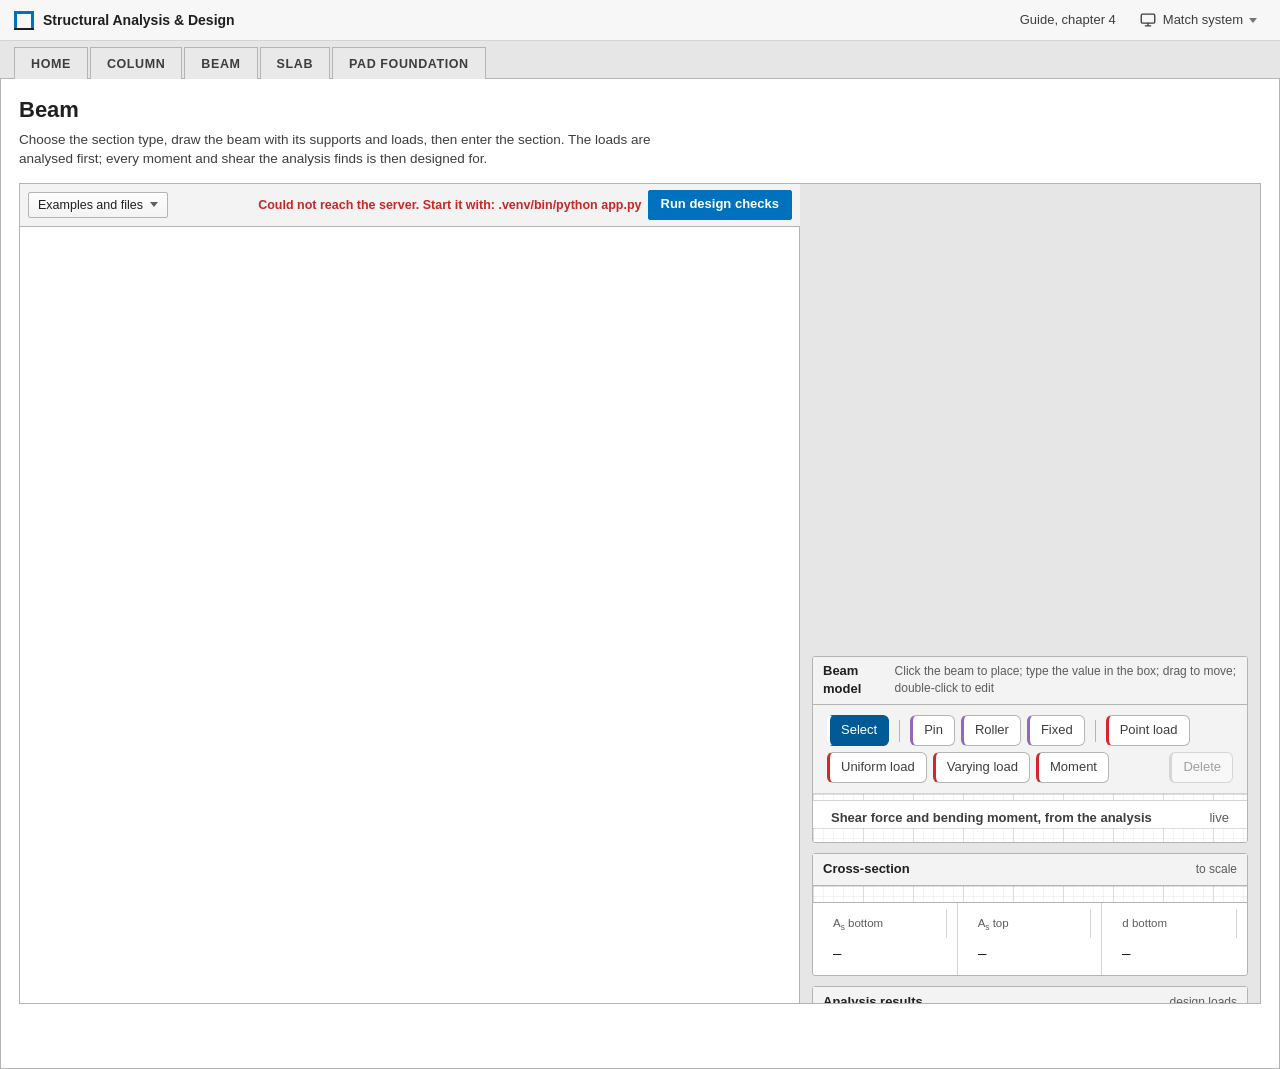
==== commit f5b02dc3: "Elisha: guided wizard input and a live 3D model of every element Inputs are entered one step at a ti" ====
--- a/static/beam.html
+++ b/static/beam.html
@@ -8,6 +8,7 @@
   <link rel="icon" href="data:image/svg+xml,%3Csvg xmlns='http://www.w3.org/2000/svg' viewBox='0 0 32 32'%3E%3Crect width='32' height='32' rx='3' fill='%23ffffff'/%3E%3Cpath d='M7 27V8h18v19' fill='none' stroke='%230072bd' stroke-width='4'/%3E%3Cpath d='M3 28h26' stroke='%231f1f1f' stroke-width='2.5'/%3E%3C/svg%3E">
   <link rel="stylesheet" href="/static/css/base.css">
   <link rel="stylesheet" href="/static/css/form.css">
+  <link rel="stylesheet" href="/static/css/viewer.css">
 </head>
 <body>
   <header class="topbar">
@@ -39,15 +40,9 @@
 
     <form id="beam-form" class="form-layout" novalidate autocomplete="off">
       <div class="form-main">
-        <div class="form-tools">
-          <span>Click a section to edit it.</span>
-          <span class="spacer"></span>
-          <button type="button" class="btn quiet small" id="expand-all">Expand all</button>
-          <button type="button" class="btn quiet small" id="collapse-all">Collapse all</button>
-        </div>
-
         <!-- TAB 1: ANALYSIS -->
         <div role="tabpanel" id="panel-analysis" class="tab-panel is-active" aria-labelledby="tab-analysis">
+          <section class="wz-step" data-step="shape" data-title="Section type" data-prompt="A rectangular beam on its own, or a T or L beam cast with the slab." data-focus="concrete flange">
           <fieldset class="type-choice" aria-label="Section type">
             <label class="type-card">
               <input type="radio" name="section.shape" value="rectangular">
@@ -60,7 +55,9 @@
               <span><span class="tt">Flanged</span><br><span class="td">T or L beam cast with the slab, which acts as the flange</span></span>
             </label>
           </fieldset>
-
+          </section>
+
+          <section class="wz-step" data-step="geometry" data-title="Section size" data-prompt="The width and overall depth, and the flange when the slab acts with the beam." data-focus="concrete flange">
           <details class="section" data-section="geometry" open>
             <summary><span class="s-title">Section size</span><span class="s-sum" data-sum="geometry"></span><span class="chev" aria-hidden="true"></span></summary>
             <div class="s-body">
@@ -77,28 +74,10 @@
               </div>
             </div>
           </details>
-
-          <section class="panel model-panel" aria-label="Beam model">
-            <div class="panel-head"><h3>Beam model</h3><span class="hint" id="canvas-hint">Click the beam to place; type the value in the box; drag to move; double-click to edit</span></div>
-            <div class="canvas-tools" role="toolbar" aria-label="Drawing tools">
-              <button type="button" data-tool="select" aria-pressed="true" title="Select and drag">Select</button>
-              <span class="sep" aria-hidden="true"></span>
-              <button type="button" data-tool="pin" title="Pinned support">Pin</button>
-              <button type="button" data-tool="roller" title="Roller support">Roller</button>
-              <button type="button" data-tool="fixed" title="Fixed support">Fixed</button>
-              <span class="sep" aria-hidden="true"></span>
-              <button type="button" data-tool="point" title="Point load">Point load</button>
-              <button type="button" data-tool="udl" title="Uniform load over part of the beam">Uniform load</button>
-              <button type="button" data-tool="linear" title="Linearly varying load">Varying load</button>
-              <button type="button" data-tool="moment" title="Applied moment">Moment</button>
-              <span class="spacer"></span>
-              <button type="button" id="canvas-delete" disabled title="Delete the selected item (Delete key)">Delete</button>
-            </div>
-            <div class="canvas-host" id="beam-canvas" tabindex="0" aria-label="Beam drawing: supports and loads"></div>
-            <div class="live-head"><span>Shear force and bending moment, from the analysis</span><span class="hint" id="analysis-hint">live</span></div>
-            <div class="live-diagrams" id="preview-analysis"></div>
-          </section>
-
+          </section>
+
+
+          <section class="wz-step" data-step="span" data-title="Span and supports" data-prompt="The beam length and where it is held. Drag supports on the beam model, or pick a layout." data-focus="supports">
           <details class="section" data-section="span" open>
             <summary><span class="s-title">Span and supports</span><span class="s-sum" data-sum="span"></span><span class="chev" aria-hidden="true"></span></summary>
             <div class="s-body">
@@ -147,7 +126,9 @@
               </details>
             </div>
           </details>
-
+          </section>
+
+          <section class="wz-step" data-step="loads" data-title="Loads" data-prompt="Permanent and variable loads, from the slab or placed on the beam model, or MEd and VEd from your own analysis." data-focus="loads">
           <details class="section" data-section="actions" open>
             <summary><span class="s-title">Loads</span><span class="s-sum" data-sum="actions"></span><span class="chev" aria-hidden="true"></span></summary>
             <div class="s-body">
@@ -223,17 +204,21 @@
               </div>
             </div>
           </details>
-
-          <div class="analysis-action-bar">
+          </section>
+
+          <section class="wz-step" data-step="analyse" data-title="Analyse" data-prompt="The matrix stiffness analysis of the beam: shear force, bending moment and deflection along it." data-next="#btn-analyse" data-next-label="Analyse" data-no-review>
+          <div class="analysis-action-bar" data-analyse-bar>
             <button type="button" class="btn primary" id="btn-analyse">Analyse</button>
             <span class="hint" id="analysis-note"></span>
           </div>
 
           <div id="analysis-results-area"></div>
+          </section>
         </div>
 
         <!-- TAB 2: DESIGN -->
         <div role="tabpanel" id="panel-design" class="tab-panel" aria-labelledby="tab-design">
+          <section class="wz-step" data-step="values" data-title="Design values" data-prompt="The moments and shear the section is designed for. Tick Adjust to change them by hand." data-focus="loads" data-no-review>
           <section class="panel design-values-box">
             <div class="panel-head">
               <h3>Design values from the analysis</h3>
@@ -269,7 +254,9 @@
                 <span class="help">ψ<sub>2</sub> for the quasi-permanent load, used for deflection and crack control</span></div>
             </div>
           </section>
-
+          </section>
+
+          <section class="wz-step" data-step="flange" data-title="Flange" data-prompt="The effective flange width, calculated from the spans or entered." data-focus="flange">
           <details class="section flanged-only" data-section="section-details" open>
             <summary><span class="s-title">Section details</span><span class="chev" aria-hidden="true"></span></summary>
             <div class="s-body">
@@ -286,7 +273,9 @@
               </div>
             </div>
           </details>
-
+          </section>
+
+          <section class="wz-step" data-step="materials" data-title="Materials" data-prompt="The concrete class, the reinforcement and the largest aggregate." data-focus="concrete bars">
           <details class="section" data-section="materials" open>
             <summary><span class="s-title">Materials</span><span class="s-sum" data-sum="materials"></span><span class="chev" aria-hidden="true"></span></summary>
             <div class="s-body">
@@ -317,7 +306,9 @@
               </details>
             </div>
           </details>
-
+          </section>
+
+          <section class="wz-step" data-step="reinforcement" data-title="Reinforcement" data-prompt="The bottom and top bars, the links and the cover to them." data-focus="bars links">
           <details class="section" data-section="reinforcement" open>
             <summary><span class="s-title">Reinforcement</span><span class="s-sum" data-sum="reinforcement"></span><span class="chev" aria-hidden="true"></span></summary>
             <div class="s-body">
@@ -356,7 +347,9 @@
               </details>
             </div>
           </details>
-
+          </section>
+
+          <section class="wz-step" data-step="durability" data-title="Durability and fire" data-prompt="The exposure class for the cover and the fire resistance period." data-focus="concrete links">
           <details class="section" data-section="durability" open>
             <summary><span class="s-title">Durability and fire</span><span class="s-sum" data-sum="durability"></span><span class="chev" aria-hidden="true"></span></summary>
             <div class="s-body">
@@ -372,7 +365,9 @@
               </div>
             </div>
           </details>
-
+          </section>
+
+          <section class="wz-step" data-step="options" data-title="Options" data-prompt="Partitions that limit the deflection, and the K′ limit for redistribution.">
           <details class="section" data-section="options">
             <summary><span class="s-title">More options: partitions, K′</span><span class="chev" aria-hidden="true"></span></summary>
             <div class="s-body">
@@ -380,7 +375,9 @@
               <label class="check"><input type="checkbox" name="actions.kprime_limit"> <span>Limit K′ to 0.168 to keep the section ductile (UK practice)</span></label>
             </div>
           </details>
-
+          </section>
+
+          <section class="wz-step" data-step="project" data-title="Project" data-prompt="Names for the report title block. All optional.">
           <details class="section" data-section="project">
             <summary><span class="s-title">Project</span><span class="s-sum" data-sum="project"></span><span class="chev" aria-hidden="true"></span></summary>
             <div class="s-body">
@@ -396,22 +393,27 @@
               </div>
             </div>
           </details>
-
+          </section>
+
+          <section class="wz-step" data-step="run" data-title="Review and run" data-prompt="Check what you entered, then run every check. The results appear here." data-review data-run data-next="#btn-run-design" data-next-label="Run design checks">
           <div class="design-action-bar">
             <button type="button" class="btn primary" id="btn-run-design">Run design checks</button>
           </div>
 
           <div id="design-results-area"></div>
+          </section>
         </div>
 
         <!-- TAB 3: REPORT -->
         <div role="tabpanel" id="panel-report" class="tab-panel" aria-labelledby="tab-report">
+          <section class="wz-step" data-step="report" data-title="Report" data-prompt="The calculation report: download it as a PDF or print it." data-no-review>
           <div class="report-actions-bar">
             <button type="button" class="btn primary" id="btn-pdf">Download PDF report</button>
             <button type="button" class="btn" id="btn-print">Print</button>
             <a class="btn" href="/beam/report" target="_blank" rel="noopener">Open in a new tab</a>
           </div>
           <iframe class="report-frame" id="report-frame" title="Embedded beam report"></iframe>
+          </section>
         </div>
 
         <div class="form-bar">
@@ -422,7 +424,28 @@
         </div>
       </div>
 
-      <aside class="preview" aria-label="Live drawings">
+      <aside class="preview" aria-label="Model and drawings">
+        <section class="panel vp-panel"><div class="vp-host" id="model-3d"></div></section>
+          <section class="panel model-panel" aria-label="Beam model">
+            <div class="panel-head"><h3>Beam model</h3><span class="hint" id="canvas-hint">Click the beam to place; type the value in the box; drag to move; double-click to edit</span></div>
+            <div class="canvas-tools" role="toolbar" aria-label="Drawing tools">
+              <button type="button" data-tool="select" aria-pressed="true" title="Select and drag">Select</button>
+              <span class="sep" aria-hidden="true"></span>
+              <button type="button" data-tool="pin" title="Pinned support">Pin</button>
+              <button type="button" data-tool="roller" title="Roller support">Roller</button>
+              <button type="button" data-tool="fixed" title="Fixed support">Fixed</button>
+              <span class="sep" aria-hidden="true"></span>
+              <button type="button" data-tool="point" title="Point load">Point load</button>
+              <button type="button" data-tool="udl" title="Uniform load over part of the beam">Uniform load</button>
+              <button type="button" data-tool="linear" title="Linearly varying load">Varying load</button>
+              <button type="button" data-tool="moment" title="Applied moment">Moment</button>
+              <span class="spacer"></span>
+              <button type="button" id="canvas-delete" disabled title="Delete the selected item (Delete key)">Delete</button>
+            </div>
+            <div class="canvas-host" id="beam-canvas" tabindex="0" aria-label="Beam drawing: supports and loads"></div>
+            <div class="live-head"><span>Shear force and bending moment, from the analysis</span><span class="hint" id="analysis-hint">live</span></div>
+            <div class="live-diagrams" id="preview-analysis"></div>
+          </section>
         <section class="panel">
           <div class="panel-head"><h3>Cross-section</h3><span class="hint">to scale</span></div>
           <div class="panel-body" id="preview-section"></div>
@@ -446,8 +469,8 @@
   </main>
 
   <div id="files-menu" class="menu" popover role="menu">
-    <button type="button" role="menuitem" data-example="analysis">Client's example (correct)<span class="sub">20 m beam, fixed and two rollers. All checks pass</span></button>
-    <button type="button" role="menuitem" data-example="wrong">Client's example with mistakes<span class="sub">Same loads, 300 × 500 section. 6 checks fail</span></button>
+    <button type="button" role="menuitem" data-example="analysis">Two-span beam (correct)<span class="sub">2 × 7.5 m, 350 × 650, C32/40, G + Q and a point load. All 17 checks pass</span></button>
+    <button type="button" role="menuitem" data-example="wrong">Two-span beam with mistakes<span class="sub">Same loads, 300 × 500, C25/30, 3H20. 6 checks fail</span></button>
     <hr>
     <button type="button" role="menuitem" id="import">Open inputs file (JSON)…</button>
     <button type="button" role="menuitem" id="reset">Reset to the client's example</button>
--- a/static/css/form.css
+++ b/static/css/form.css
@@ -410,56 +410,158 @@
 .frame-errors:not(:has(.error)) { display: none; }
 .error-line { margin: 0; font-size: 13px; color: var(--fail); font-weight: 500; }
 
-/* ------------------------------------------------------------ Elisha: workspace layout */
-/* drawings in a graph-paper column on the left, the inputs (the "inspector") on the right, the toolbar on top */
-.page.wide { max-width: 1440px; }
-.page.wide > .tabs { margin-top: 4px; }
-.form-layout { --left: 390px; grid-template-columns: var(--left) minmax(0, 1fr); gap: 0; border: 1px solid var(--line-strong); border-top: 0;
-  background: linear-gradient(90deg, var(--bg) var(--left), var(--line-strong) var(--left) calc(var(--left) + 1px), var(--surface) 0); }
-.form-layout > .preview { grid-column: 1; grid-row: 1; align-self: start; align-content: start; gap: 0; padding: 10px; }
-.form-layout > .preview > .panel + .panel { margin-top: 10px; }
-.form-layout > .form-main { grid-column: 2; grid-row: 1; padding: 10px 12px 14px; gap: 8px; }
-.form-tools { display: none; }
-.form-layout.report-active { grid-template-columns: minmax(0, 1fr); background: var(--surface); }
-.form-layout.report-active > .form-main { grid-column: 1; }
-@media (max-width: 1080px) {
-  .form-layout { grid-template-columns: minmax(0, 1fr); background: var(--surface); }
-  .form-layout > .preview { grid-column: 1; grid-row: 2; position: static; border-right: 0; border-top: 1px solid var(--line-strong);
-    grid-template-columns: 1fr 1fr; display: grid; gap: 10px; }
-  .form-layout > .preview > .panel + .panel { margin-top: 0; }
-  .form-layout > .form-main { grid-column: 1; grid-row: 1; }
-  .form-bar { top: 77px; }
-}
-@media (max-width: 720px) {
-  .form-layout > .preview { grid-template-columns: 1fr; }
-  .form-layout > .form-main { padding: 8px; }
-}
-
-/* sections: titled group boxes; a run of sections becomes a tab strip with one shown at a time */
-.section { border-radius: var(--radius); box-shadow: none; border-color: var(--line-strong); }
-.section > summary { padding: 7px 12px; min-height: 34px; background: var(--surface-2); border-radius: var(--radius); }
-.section[open] > summary { border-bottom: 1px solid var(--line-strong); border-radius: var(--radius) var(--radius) 0 0; }
-.s-title { font-size: 13px; font-weight: 700; }
-.s-sum { font-size: 12.5px; }
-.s-body { padding: 12px; gap: 12px; }
-details.section.is-fixed > summary { cursor: default; grid-template-columns: minmax(0, 1fr); }
-details.section.is-fixed > summary:hover { background: var(--surface-2); }
-details.section.is-fixed > summary .s-sum, details.section.is-fixed > summary .chev { display: none; }
-.inspector-tabs { display: flex; gap: 2px; padding: 0 0 0 2px; margin-top: 4px; box-shadow: inset 0 -1px var(--line-strong);
-  overflow-x: auto; scrollbar-width: none; }
-.inspector-tabs::-webkit-scrollbar { display: none; }
-.inspector-tabs button {
-  position: relative; flex: none; padding: 5px 12px; border: 1px solid var(--line-strong); border-bottom: 0; background: var(--surface-3);
-  color: var(--text-2); font: inherit; font-size: 12.5px; cursor: pointer; white-space: nowrap;
-}
-.inspector-tabs button:hover { background: var(--surface); color: var(--text); }
-.inspector-tabs button[aria-selected="true"] { background: var(--surface); color: var(--text); font-weight: 600; }
-.inspector-tabs button:focus-visible { box-shadow: inset 0 0 0 2px var(--blue); }
-details.section.in-tabs { border-top: 0; border-radius: 0 0 var(--radius) var(--radius); margin-top: -8px; }
-details.section.in-tabs > summary { display: none; }
-details.section.in-tabs:not([open]) { display: none; }
-/* a wrapper that shows a single section (one-way or two-way slab) adds no space of its own */
-.one-way-only:has(> details.in-tabs:not([open])), .two-way-only:has(> details.in-tabs:not([open])) { display: none; }
+/* ------------------------------------------------------------ Elisha: guided wizard */
+/* three columns: the rail of steps, one step at a time, and the 3D model with the drawings. The workflow tabs
+   (Analysis, Design, Report) stay in the page for its own logic; the rail shows them as its headings. */
+.page.wide { max-width: 1560px; }
+.page.wide > .tabs { display: none; }
+.form-layout {
+  --rail: 232px; --view: min(540px, 36vw);
+  grid-template-columns: var(--rail) minmax(0, 1fr) var(--view); gap: 0; align-items: start;
+  border: 1px solid var(--line-strong);
+  background: linear-gradient(90deg, var(--surface-2) var(--rail), var(--line-strong) var(--rail) calc(var(--rail) + 1px),
+    var(--surface) calc(var(--rail) + 1px) calc(100% - var(--view) - 1px), var(--line-strong) calc(100% - var(--view) - 1px) calc(100% - var(--view)),
+    var(--bg) calc(100% - var(--view)));
+}
+.form-layout > .wz-rail { grid-column: 1; grid-row: 1; }
+.form-layout > * { min-width: 0; }
+.form-layout > .form-main { grid-column: 2; grid-row: 1; padding: 0 24px 0; gap: 0; align-content: start; min-height: 70vh; }
+.form-layout > .preview { grid-column: 3; grid-row: 1; padding: 12px; gap: 10px; top: 81px; max-height: calc(100vh - 81px); overflow-y: auto;
+  align-content: start; scrollbar-width: thin; }
+.form-layout.report-active { grid-template-columns: var(--rail) minmax(0, 1fr);
+  background: linear-gradient(90deg, var(--surface-2) var(--rail), var(--line-strong) var(--rail) calc(var(--rail) + 1px), var(--surface) 0); }
+.form-layout.report-active > .preview { display: none; }
+.report-active .form-bar { display: flex; }
+.form-tools, .wz-hide { display: none !important; }
+.form-bar { margin: 0 -24px; border-width: 0 0 1px; top: 81px; }
+
+/* the rail */
+.wz-rail { position: sticky; top: 81px; max-height: calc(100vh - 81px); overflow-y: auto; padding: 14px 10px 24px 12px; scrollbar-width: thin; }
+.wz-meter { display: grid; gap: 6px; padding: 0 4px 10px; border-bottom: 1px solid var(--line-strong); }
+.wz-meter-text { font: 700 11.5px var(--font-ui); letter-spacing: .8px; text-transform: uppercase; color: var(--text-2); }
+.wz-meter-bar { display: block; height: 6px; background: var(--surface-3); box-shadow: inset 0 0 0 1px var(--line-strong); }
+.wz-meter-bar i { display: block; height: 100%; width: 0; background: linear-gradient(90deg, var(--blue), var(--orange)); transition: width .45s cubic-bezier(.2, .8, .2, 1); }
+.wz-list { list-style: none; margin: 4px 0 0; padding: 0; }
+.wz-phase { margin: 14px 0 4px 4px; font: 700 11px var(--font-ui); letter-spacing: 1px; text-transform: uppercase; color: var(--muted); }
+.wz-item { position: relative; }
+.wz-item::before { content: ""; position: absolute; left: 17px; top: 0; bottom: 0; width: 2px; background: var(--line-strong); }
+.wz-phase + .wz-item::before { top: 14px; }
+.wz-item:has(+ .wz-phase)::before, .wz-item:last-child::before { bottom: calc(100% - 14px); }
+.wz-item button {
+  position: relative; display: grid; grid-template-columns: 24px minmax(0, 1fr); column-gap: 10px; align-items: center; width: 100%;
+  padding: 5px 6px; border: 0; background: none; color: inherit; font: inherit; text-align: left; cursor: pointer;
+}
+.wz-item button:hover { background: var(--surface-3); }
+.wz-item button:focus-visible { outline: 2px solid var(--blue); outline-offset: -2px; }
+.wz-num {
+  grid-row: 1 / span 2; width: 24px; height: 24px; display: grid; place-items: center; border-radius: 50%;
+  border: 2px solid var(--line-strong); background: var(--surface); color: var(--muted); font: 700 11px var(--font-mono);
+  transition: background .2s, border-color .2s, box-shadow .2s;
+}
+.wz-name { font-size: 13px; font-weight: 600; color: var(--text); line-height: 1.25; }
+.wz-sum { font-size: 11.5px; color: var(--muted); font-family: var(--font-mono); white-space: nowrap; overflow: hidden; text-overflow: ellipsis; line-height: 1.3; }
+.wz-sum:empty { display: none; }
+.wz-item.is-done .wz-num { background: var(--blue); border-color: var(--blue); color: var(--on-accent); font-size: 0; }
+.wz-item.is-done .wz-num::after { content: "✓"; font-size: 12px; }
+.wz-item.is-current button { background: var(--surface); box-shadow: inset 3px 0 0 var(--orange), 0 1px 0 var(--line-strong); }
+.wz-item.is-current .wz-num { background: var(--orange); border-color: var(--orange); color: #fff; box-shadow: 0 0 0 4px color-mix(in srgb, var(--orange) 22%, transparent); }
+.wz-item.is-locked button { opacity: .5; cursor: not-allowed; }
+.wz-item.has-error .wz-num { background: var(--fail); border-color: var(--fail); color: #fff; font-size: 11px; }
+.wz-item.has-error .wz-num::after { content: none; }
+
+/* one step */
+.wz-head { padding: 20px 0 12px; margin-bottom: 14px; border-bottom: 1px solid var(--line); }
+.wz-kicker { margin: 0; font: 700 11.5px var(--font-ui); letter-spacing: .9px; text-transform: uppercase; color: var(--accent); }
+.wz-title { margin: 3px 0 4px; font-size: 26px; line-height: 1.15; font-weight: 600; outline: none; }
+.wz-prompt { margin: 0; max-width: 64ch; color: var(--text-2); font-size: 14px; }
+.wz-step { display: none; }
+.wz-step.is-current { display: grid; grid-template-columns: minmax(0, 1fr); gap: 14px; }
+.wz-in-fwd { animation: wz-in-fwd .38s cubic-bezier(.2, .8, .2, 1) both; }
+.wz-in-back { animation: wz-in-back .38s cubic-bezier(.2, .8, .2, 1) both; }
+@keyframes wz-in-fwd { from { opacity: 0; transform: translateX(28px); } to { opacity: 1; transform: none; } }
+@keyframes wz-in-back { from { opacity: 0; transform: translateX(-28px); } to { opacity: 1; transform: none; } }
+.wz-step details.section { border: 0; background: none; }
+.wz-step details.section > summary { display: none; }
+.wz-step details.section > .s-body { padding: 0; }
+.wz-step > .analysis-action-bar, .wz-step > .design-action-bar, .wz-step > .report-actions-bar { margin: 0; }
+.wz-step .fields { grid-template-columns: repeat(auto-fill, minmax(210px, 1fr)); gap: 14px 18px; }
+.wz-step .control { height: 36px; }
+.wz-step .control input, .wz-step .control select { font-size: 14px; }
+.wz-step .field > label, .wz-step .field > .label { font-size: 13px; }
+.wz-step .grid-table .control { height: 30px; }
+.wz-foot {
+  position: sticky; bottom: 0; z-index: 5; display: flex; align-items: center; gap: 12px; margin-top: 22px; padding: 12px 0 14px;
+  border-top: 1px solid var(--line-strong); background: var(--surface);
+}
+.wz-note { flex: 1; min-width: 0; font-size: 13px; font-weight: 600; color: var(--fail); }
+.wz-foot .btn { min-height: 38px; padding: 0 16px; }
+.wz-next.is-action { background: var(--orange); border-color: var(--orange); color: #fff; }
+.wz-next.is-action:hover { filter: brightness(1.08); }
+
+/* the review */
+.wz-review { columns: 2 260px; column-gap: 10px; }
+.wz-card { border: 1px solid var(--line-strong); background: var(--surface-2); min-width: 0; break-inside: avoid; margin-bottom: 10px; }
+.wz-card-head { display: flex; align-items: center; gap: 8px; padding: 6px 10px; border-bottom: 1px solid var(--line); background: var(--surface-3); }
+.wz-card h4 { margin: 0; flex: 1; font-size: 12px; font-weight: 700; letter-spacing: .6px; text-transform: uppercase; }
+.wz-card .inline-link { border: 0; background: none; padding: 0; color: var(--accent); font: inherit; font-size: 12.5px; cursor: pointer; }
+.wz-card .inline-link:hover { text-decoration: underline; }
+.wz-card dl { margin: 0; padding: 7px 10px 9px; display: grid; grid-template-columns: minmax(0, 1.15fr) minmax(0, 1fr); gap: 4px 10px; font-size: 12.5px; }
+.wz-card dt { color: var(--muted); min-width: 0; }
+.wz-card dd { margin: 0; min-width: 0; text-align: right; font-weight: 600; font-variant-numeric: tabular-nums; overflow-wrap: anywhere; }
+.wz-card dd.missing { color: var(--fail); font-weight: 600; }
+
+/* the model and the drawings */
+.preview .vp-panel { border: 0; background: none; box-shadow: none; }
+.vp-host { height: clamp(320px, 50vh, 560px); }
+.draw-tabs { display: flex; gap: 2px; padding-left: 2px; box-shadow: inset 0 -1px var(--line-strong); overflow-x: auto; scrollbar-width: none; }
+.draw-tabs::-webkit-scrollbar { display: none; }
+.draw-tabs button {
+  flex: none; padding: 5px 12px; border: 1px solid var(--line-strong); border-bottom: 0; background: var(--surface-3); color: var(--text-2);
+  font: inherit; font-size: 12.5px; font-weight: 600; cursor: pointer; white-space: nowrap;
+}
+.draw-tabs button[aria-selected="true"] { background: var(--surface); color: var(--text); box-shadow: inset 0 3px 0 var(--blue); }
+.draw-tabs button:focus-visible { outline: 2px solid var(--blue); outline-offset: -2px; }
+.preview > .draw-panel { display: none; margin-top: -10px; border-top: 0; }
+.preview > .draw-panel.is-shown:not([hidden]) { display: block; }
+
+@media (max-width: 1280px) {
+  .form-layout { --view: min(460px, 40vw); grid-template-columns: minmax(0, 1fr) var(--view);
+    background: linear-gradient(90deg, var(--surface) calc(100% - var(--view) - 1px), var(--line-strong) calc(100% - var(--view) - 1px) calc(100% - var(--view)), var(--bg) 0); }
+  .form-layout.report-active { grid-template-columns: minmax(0, 1fr); background: var(--surface); }
+  .form-layout > .wz-rail { grid-column: 1 / -1; grid-row: 1; position: static; max-height: none; overflow: visible; padding: 10px 12px 0;
+    background: var(--surface-2); border-bottom: 1px solid var(--line-strong); }
+  .form-layout > .form-main { grid-column: 1; grid-row: 2; }
+  .form-layout > .preview { grid-column: 2; grid-row: 2; }
+  .wz-meter { grid-template-columns: auto minmax(0, 1fr); align-items: center; gap: 12px; border: 0; padding: 0 2px 8px; }
+  .wz-list { display: flex; gap: 2px; overflow-x: auto; margin: 0 -12px; padding: 0 12px 8px; scrollbar-width: thin; }
+  .wz-phase { display: none; }
+  .wz-item::before { display: none; }
+  .wz-item button { grid-template-columns: 24px auto; padding: 4px 8px 4px 4px; white-space: nowrap; }
+  .wz-num { grid-row: auto; }
+  .wz-sum { display: none; }
+  .wz-item:not(.is-current) .wz-name { color: var(--text-2); font-weight: 500; }
+  .form-bar, .wz-head { scroll-margin-top: 90px; }
+}
+@media (max-width: 900px) {
+  .form-layout, .form-layout.report-active { grid-template-columns: minmax(0, 1fr); background: var(--surface); }
+  .form-layout > .form-main { grid-column: 1; grid-row: 2; padding: 0 14px; min-height: 0; }
+  .form-layout > .preview { grid-column: 1; grid-row: 3; position: static; max-height: none; overflow: visible; border-top: 1px solid var(--line-strong); background: var(--bg); }
+  .form-bar { margin: 0 -14px; top: 77px; }
+  .vp-host { height: 340px; }
+}
+@media (max-width: 560px) {
+  .wz-title { font-size: 21px; }
+  .wz-head { padding-top: 14px; }
+  .wz-item:not(.is-current) .wz-name { display: none; }
+  .wz-item:not(.is-current) button { grid-template-columns: 24px; padding: 4px; }
+  .vp-host { height: 300px; }
+  .wz-foot .btn { padding: 0 12px; }
+  .wz-review { columns: 1; }
+}
+@media (prefers-reduced-motion: reduce) {
+  .wz-in-fwd, .wz-in-back { animation: none; }
+  .wz-meter-bar i { transition: none; }
+}
 
 /* fields: compact labels above square inputs */
 .fields { gap: 10px 14px; grid-template-columns: repeat(auto-fill, minmax(180px, 1fr)); }
--- a/static/css/viewer.css
+++ b/static/css/viewer.css
@@ -0,0 +1,71 @@
+/* Structural Analysis & Design: the 3D viewport. A dark CAD-style viewport in both themes, so the model,
+   the reinforcement colours and the labels read the same everywhere. */
+
+.vp {
+  --vp-text: #e9eef3;
+  --vp-muted: #9fb0bf;
+  --vp-line: rgba(255, 255, 255, .14);
+  position: relative; overflow: hidden; isolation: isolate;
+  min-height: 260px; border-radius: 4px;
+  background:
+    radial-gradient(120% 85% at 50% 28%, #2b3e52 0%, #18232f 55%, #0d141b 100%);
+  color: var(--vp-text);
+  box-shadow: inset 0 0 0 1px rgba(0, 0, 0, .35), inset 0 -60px 80px -60px rgba(0, 0, 0, .5);
+}
+.vp::after {   /* faint scan lines, a CAD screen feel */
+  content: ""; position: absolute; inset: 0; pointer-events: none; z-index: 1;
+  background: repeating-linear-gradient(0deg, rgba(255, 255, 255, .018) 0 1px, transparent 1px 3px);
+}
+.vp-canvas { position: absolute; inset: 0; width: 100%; height: 100%; display: block; cursor: grab; touch-action: pan-y; }
+.vp-dragging .vp-canvas { cursor: grabbing; }
+
+.vp-labels { position: absolute; inset: 0; pointer-events: none; z-index: 2; }
+.vp-label {
+  position: absolute; left: 0; top: 0; white-space: nowrap; opacity: 0; transition: opacity .35s ease;
+  padding: 2px 7px; border-radius: 3px;
+  font: 600 11.5px/1.4 var(--font-mono, ui-monospace, monospace); letter-spacing: .1px;
+  color: var(--vp-text); background: rgba(10, 18, 26, .72); border: 1px solid var(--vp-line);
+  backdrop-filter: blur(2px);
+}
+.vp-label.bars { color: #ffb18a; border-color: rgba(232, 100, 44, .55); }
+.vp-label.links { color: #ffe08a; border-color: rgba(242, 193, 46, .5); }
+.vp-label.load { color: #ff9db1; border-color: rgba(239, 71, 111, .55); }
+.vp-label.case-G { color: #d3b0ec; border-color: rgba(155, 95, 192, .6); }
+.vp-label.pressure { color: #a9e6fb; border-color: rgba(77, 190, 238, .55); }
+.vp-label.chosen { color: #9fd3ff; border-color: rgba(58, 160, 236, .7); }
+.vp-label.muted { color: var(--vp-muted); }
+
+.vp-tools { position: absolute; top: 8px; right: 8px; z-index: 3; display: flex; gap: 4px; flex-wrap: wrap; justify-content: flex-end; }
+.vp-btn {
+  font: 600 11.5px/1 var(--font-ui, system-ui, sans-serif); letter-spacing: .3px; text-transform: uppercase;
+  color: var(--vp-text); background: rgba(10, 18, 26, .62); border: 1px solid var(--vp-line); border-radius: 3px;
+  padding: 6px 9px; cursor: pointer; min-height: 28px;
+}
+.vp-btn:hover { background: rgba(58, 160, 236, .25); border-color: rgba(58, 160, 236, .6); }
+.vp-btn[aria-pressed="true"] { background: #0072bd; border-color: #3aa0ec; color: #fff; }
+.vp-btn:focus-visible { outline: 2px solid #ffd24d; outline-offset: 1px; }
+
+.vp-hint {
+  position: absolute; left: 10px; bottom: 8px; z-index: 3; margin: 0; pointer-events: none;
+  font: 500 11px/1.3 var(--font-ui, system-ui, sans-serif); color: var(--vp-muted);
+}
+.vp .vp-triad { position: absolute; right: 8px; bottom: 6px; z-index: 3; width: 58px; height: 58px; pointer-events: none;
+  font: 700 9px var(--font-mono, monospace); }
+.vp-fallback { margin: 0; padding: 24px; color: var(--vp-muted); font-size: 13px; position: relative; z-index: 3; }
+.vp-compact { min-height: 0; border-radius: 0; }
+.vp-compact::after { display: none; }
+
+/* a caption bar some viewports carry (the title of the model and what it shows) */
+.vp-caption {
+  position: absolute; left: 10px; top: 9px; z-index: 3; margin: 0; pointer-events: none;
+  display: grid; gap: 1px; max-width: calc(100% - 250px);
+}
+.vp-caption b { font: 700 12px/1.25 var(--font-ui, system-ui, sans-serif); letter-spacing: .6px; text-transform: uppercase; color: #fff; }
+.vp-caption span { font: 500 11.5px/1.3 var(--font-ui, system-ui, sans-serif); color: var(--vp-muted); }
+
+@media (max-width: 560px) {
+  .vp-btn { padding: 6px 7px; font-size: 10.5px; }
+  .vp-hint { display: none; }
+  .vp-caption { max-width: calc(100% - 20px); top: auto; bottom: 8px; }
+}
+@media (prefers-reduced-motion: reduce) { .vp-label { transition: none; } }
